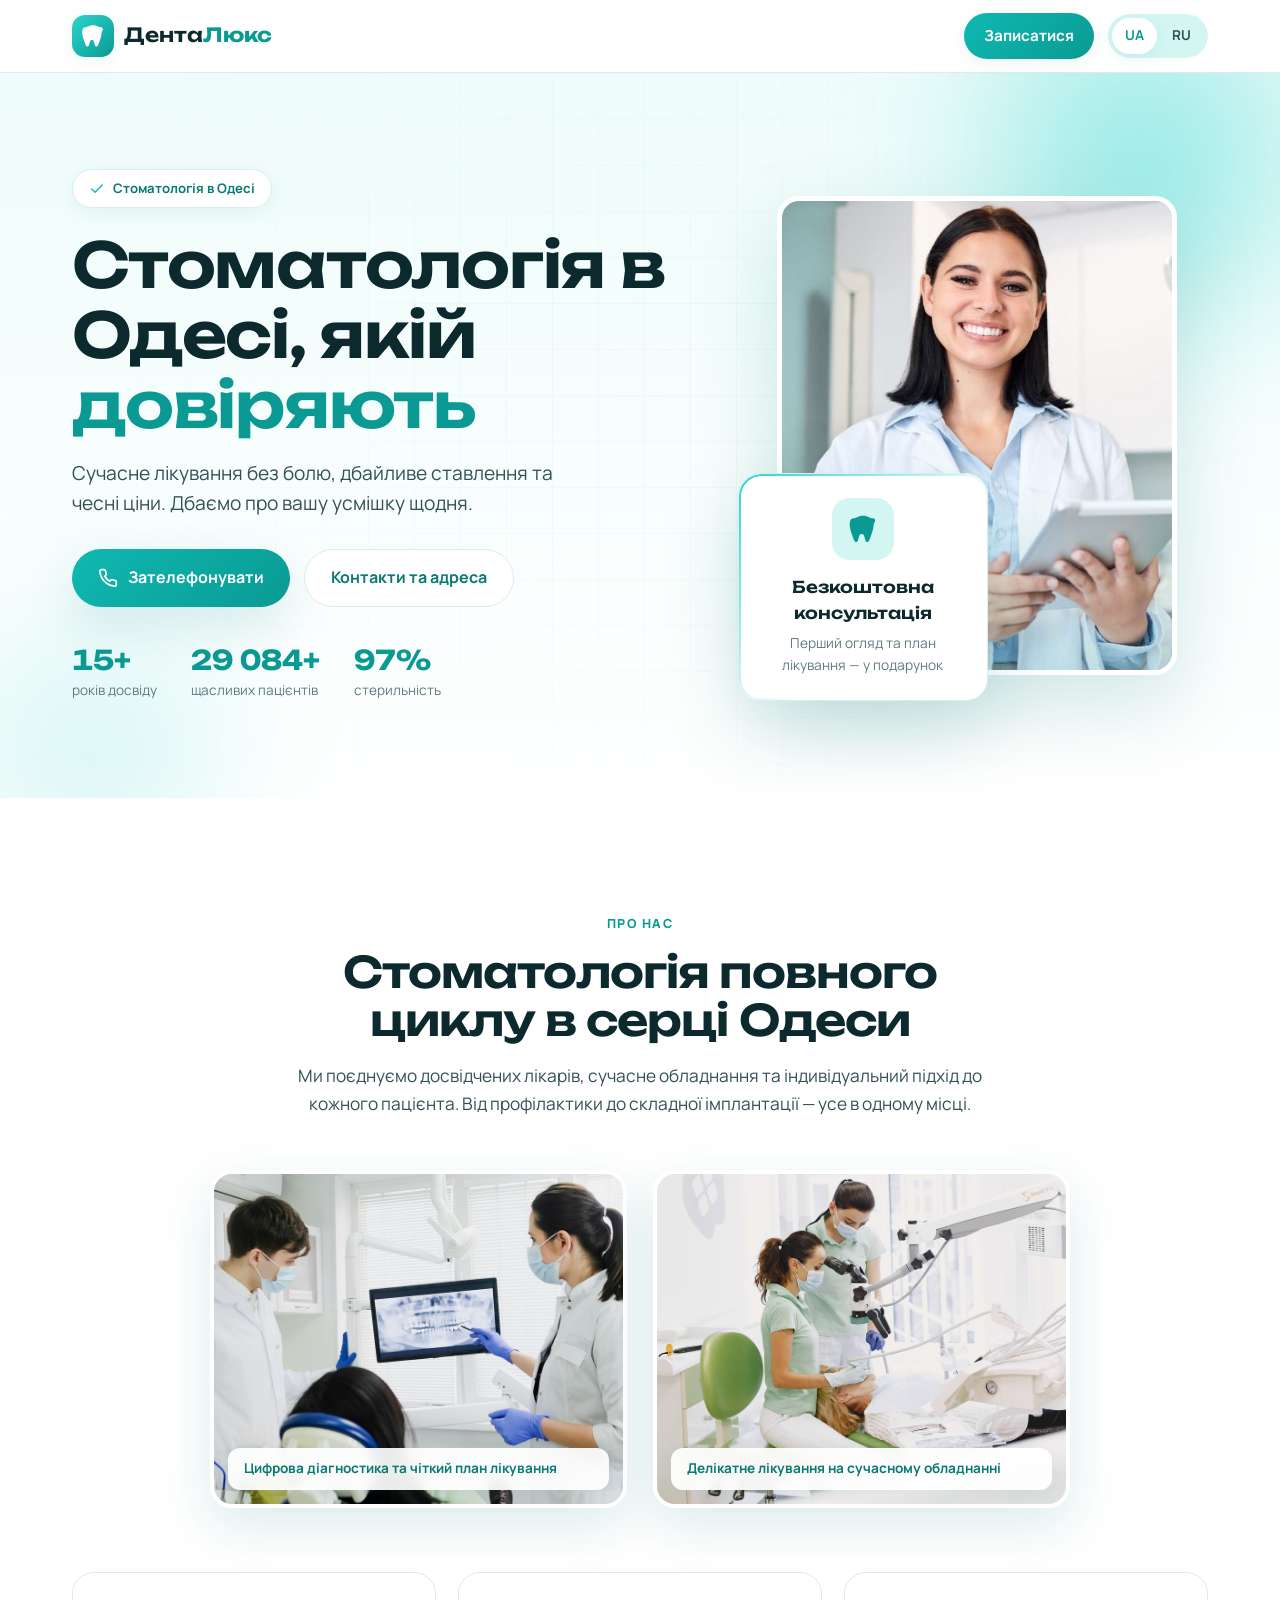
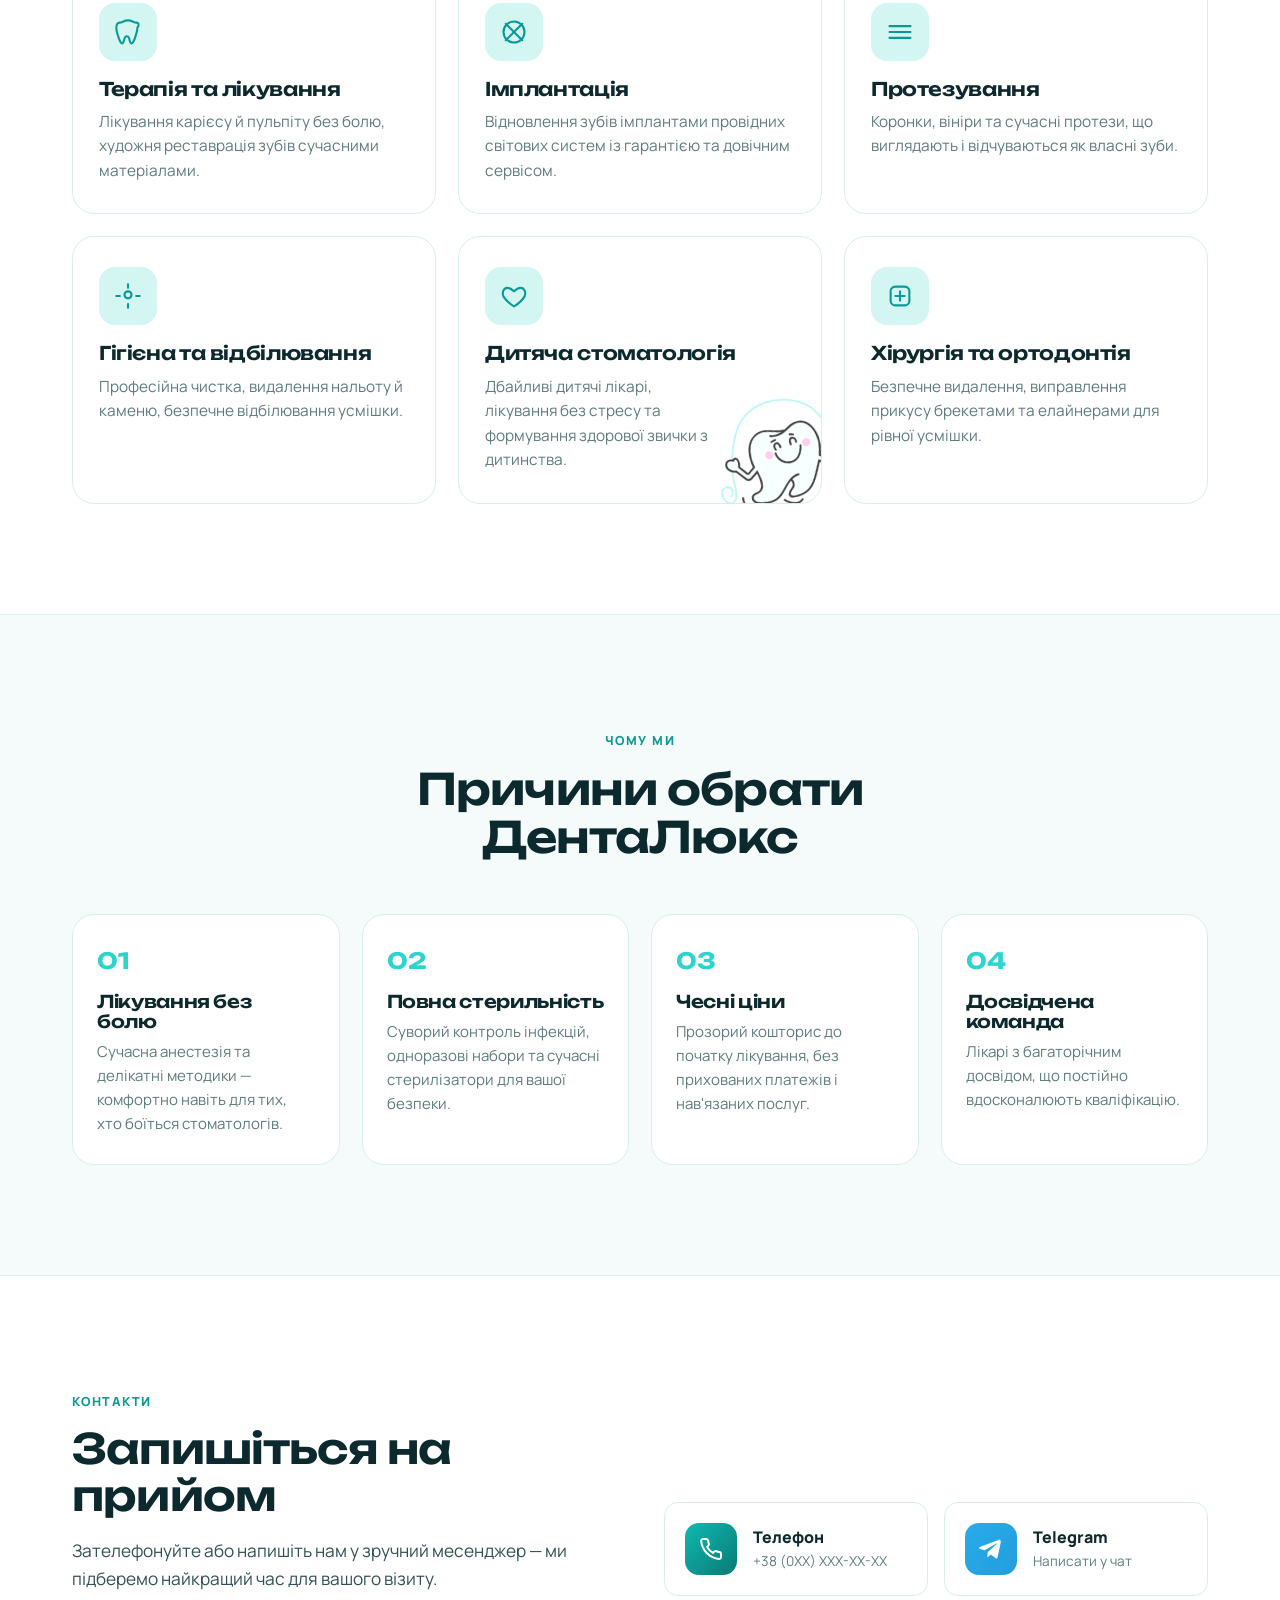
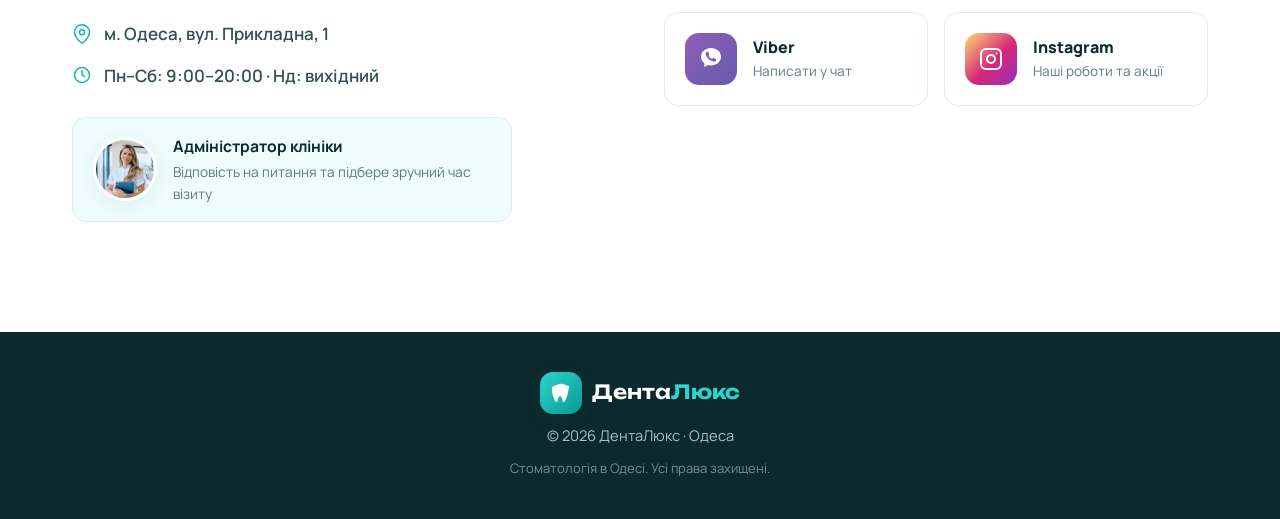
==== index.html @ 969fa3d3 "Add motion layer: hero entrance, stat counters, hover micro-interactions Animations are kept calm an" ====
<!DOCTYPE html>
<html lang="uk">
<head>
  <meta charset="UTF-8" />
  <meta name="viewport" content="width=device-width, initial-scale=1.0" />

  <!-- ===== SEO ===== -->
  <title>Стоматологія в Одесі — ДентаЛюкс | Імплантація, гігієна</title>
  <meta name="description" content="Стоматологія в Одесі: лікування без болю, імплантація, протезування, дитяча стоматологія. Безкоштовна консультація. Телефонуйте: +38 (0XX) XXX-XX-XX" />
  <meta name="keywords" content="стоматологія Одеса, стоматолог Одеса, імплантація зубів Одеса, лікування зубів Одеса, протезування Одеса, дитяча стоматологія Одеса" />
  <meta name="robots" content="index, follow" />
  <meta name="author" content="ДентаЛюкс" />
  <meta name="theme-color" content="#0fb9b1" />

  <!-- ===== Canonical & hreflang (демо-домен GitHub Pages; замініть на свій при переїзді на бойовий хостинг) ===== -->
  <link rel="canonical" href="https://yanisdigital.github.io/case-stomatology-Odesa/" />
  <link rel="alternate" hreflang="uk" href="https://yanisdigital.github.io/case-stomatology-Odesa/" />
  <link rel="alternate" hreflang="ru" href="https://yanisdigital.github.io/case-stomatology-Odesa/ru/" />
  <link rel="alternate" hreflang="x-default" href="https://yanisdigital.github.io/case-stomatology-Odesa/" />

  <!-- ===== Open Graph (Telegram / Viber / Facebook) ===== -->
  <meta property="og:type" content="website" />
  <meta property="og:site_name" content="ДентаЛюкс" />
  <meta property="og:title" content="Стоматологія в Одесі — ДентаЛюкс" />
  <meta property="og:description" content="Лікування без болю, імплантація, протезування, дитяча стоматологія. Безкоштовна консультація." />
  <meta property="og:url" content="https://yanisdigital.github.io/case-stomatology-Odesa/" />
  <meta property="og:image" content="https://yanisdigital.github.io/case-stomatology-Odesa/assets/img/og-image.png" />
  <meta property="og:image:width" content="1200" />
  <meta property="og:image:height" content="630" />
  <meta property="og:locale" content="uk_UA" />
  <meta property="og:locale:alternate" content="ru_RU" />

  <!-- ===== Twitter ===== -->
  <meta name="twitter:card" content="summary_large_image" />
  <meta name="twitter:title" content="Стоматологія в Одесі — ДентаЛюкс" />
  <meta name="twitter:description" content="Лікування без болю, імплантація, протезування, дитяча стоматологія. Безкоштовна консультація." />
  <meta name="twitter:image" content="https://yanisdigital.github.io/case-stomatology-Odesa/assets/img/og-image.png" />

  <!-- ===== Favicons ===== -->
  <link rel="icon" href="favicon.ico" sizes="any" />
  <link rel="icon" type="image/svg+xml" href="assets/img/favicon.svg" />
  <link rel="apple-touch-icon" href="assets/img/favicon.svg" />

  <!-- ===== Fonts ===== -->
  <link rel="preconnect" href="https://fonts.googleapis.com" />
  <link rel="preconnect" href="https://fonts.gstatic.com" crossorigin />
  <link href="https://fonts.googleapis.com/css2?family=Manrope:wght@400;500;600;700;800&family=Unbounded:wght@500;600;700&display=swap" rel="stylesheet" />

  <!-- ===== Styles ===== -->
  <!-- ?v= — версія для скидання кешу браузера після оновлень -->
  <link rel="stylesheet" href="assets/css/style.css?v=4" />

  <!-- ===== Structured data: LocalBusiness ===== -->
  <script type="application/ld+json">
  {
    "@context": "https://schema.org",
    "@type": "Dentist",
    "name": "ДентаЛюкс",
    "image": "https://yanisdigital.github.io/case-stomatology-Odesa/assets/img/og-image.png",
    "url": "https://yanisdigital.github.io/case-stomatology-Odesa/",
    "telephone": "+380000000000",
    "priceRange": "$$",
    "address": {
      "@type": "PostalAddress",
      "streetAddress": "вул. Прикладна, 1",
      "addressLocality": "Одеса",
      "addressRegion": "Одеська область",
      "postalCode": "65000",
      "addressCountry": "UA"
    },
    "openingHoursSpecification": [{
      "@type": "OpeningHoursSpecification",
      "dayOfWeek": ["Monday","Tuesday","Wednesday","Thursday","Friday","Saturday"],
      "opens": "09:00",
      "closes": "20:00"
    }]
  }
  </script>
</head>

<body>
  <!-- ================= HEADER ================= -->
  <header class="site-header" id="top">
    <div class="container header__inner">
      <a class="logo" href="#top" aria-label="ДентаЛюкс">
        <span class="logo__mark" aria-hidden="true">
          <svg viewBox="0 0 24 24" width="26" height="26" fill="currentColor">
            <path d="M12 2C8.5 2 7 4 4.8 4 3 4 2 5.6 2 8.4c0 3.2 1.2 6.4 2.3 9.4.7 1.9 1.3 4 2.6 4 1.5 0 1.5-3 2.4-5 .3-.7.8-1.1 1.7-1.1s1.4.4 1.7 1.1c.9 2 .9 5 2.4 5 1.3 0 1.9-2.1 2.6-4 1.1-3 2.3-6.2 2.3-9.4C22 5.6 21 4 19.2 4 17 4 15.5 2 12 2Z"/>
          </svg>
        </span>
        <span class="logo__text">Дента<strong>Люкс</strong></span>
      </a>

      <div class="header__right">
        <a class="header__cta" data-tel-link href="tel:+380000000000">Записатися</a>
        <div class="lang-switch" role="group" aria-label="Перемикач мови">
          <a href="./" class="lang-btn is-active" aria-current="page">UA</a>
          <a href="ru/" class="lang-btn">RU</a>
        </div>
      </div>
    </div>
  </header>

  <main>
    <!-- ================= HERO ================= -->
    <section class="hero">
      <div class="hero__bg" aria-hidden="true">
        <span class="blob blob--1"></span>
        <span class="blob blob--2"></span>
        <span class="grid-overlay"></span>
      </div>

      <div class="container hero__inner">
        <div class="hero__content">
          <span class="badge">
            <svg viewBox="0 0 24 24" width="16" height="16" fill="none" stroke="currentColor" stroke-width="2" stroke-linecap="round" stroke-linejoin="round"><path d="M20 6 9 17l-5-5"/></svg>
            <span>Стоматологія в Одесі</span>
          </span>

          <h1 class="hero__title">Стоматологія в Одесі, якій <span class="accent">довіряють</span></h1>
          <p class="hero__slogan">Сучасне лікування без болю, дбайливе ставлення та чесні ціни. Дбаємо про вашу усмішку щодня.</p>

          <div class="hero__actions">
            <a class="btn btn--primary" data-tel-link href="tel:+380000000000">
              <svg viewBox="0 0 24 24" width="20" height="20" fill="none" stroke="currentColor" stroke-width="2" stroke-linecap="round" stroke-linejoin="round"><path d="M22 16.92v3a2 2 0 0 1-2.18 2 19.79 19.79 0 0 1-8.63-3.07 19.5 19.5 0 0 1-6-6 19.79 19.79 0 0 1-3.07-8.67A2 2 0 0 1 4.11 2h3a2 2 0 0 1 2 1.72c.13.96.36 1.9.7 2.81a2 2 0 0 1-.45 2.11L8.09 9.91a16 16 0 0 0 6 6l1.27-1.27a2 2 0 0 1 2.11-.45c.9.34 1.85.57 2.81.7A2 2 0 0 1 22 16.92Z"/></svg>
              <span>Зателефонувати</span>
            </a>
            <a class="btn btn--ghost" href="#contacts">Контакти та адреса</a>
          </div>

          <ul class="hero__stats">
            <li><strong data-count="15" data-suffix="+">15+</strong><span>років досвіду</span></li>
            <li><strong data-count="30000" data-suffix="+">30 000+</strong><span>щасливих пацієнтів</span></li>
            <li><strong data-count="100" data-suffix="%">100%</strong><span>стерильність</span></li>
          </ul>
        </div>

        <div class="hero__visual">
          <div class="hero__photo">
            <img src="assets/img/doctor-1.jpg" width="568" height="683"
                 alt="Лікар-стоматолог клініки ДентаЛюкс"
                 fetchpriority="high" />
          </div>
          <div class="hero__card">
            <span class="hero__card-icon">
              <svg viewBox="0 0 24 24" width="40" height="40" fill="currentColor"><path d="M12 2C8.5 2 7 4 4.8 4 3 4 2 5.6 2 8.4c0 3.2 1.2 6.4 2.3 9.4.7 1.9 1.3 4 2.6 4 1.5 0 1.5-3 2.4-5 .3-.7.8-1.1 1.7-1.1s1.4.4 1.7 1.1c.9 2 .9 5 2.4 5 1.3 0 1.9-2.1 2.6-4 1.1-3 2.3-6.2 2.3-9.4C22 5.6 21 4 19.2 4 17 4 15.5 2 12 2Z"/></svg>
            </span>
            <p class="hero__card-title">Безкоштовна консультація</p>
            <p class="hero__card-sub">Перший огляд та план лікування — у подарунок</p>
          </div>
        </div>
      </div>
    </section>

    <!-- ================= ABOUT / SERVICES ================= -->
    <section class="section" id="about">
      <div class="container">
        <div class="section__head">
          <span class="eyebrow">Про нас</span>
          <h2 class="section__title">Стоматологія повного циклу в серці Одеси</h2>
          <p class="section__lead">Ми поєднуємо досвідчених лікарів, сучасне обладнання та індивідуальний підхід до кожного пацієнта. Від профілактики до складної імплантації — усе в одному місці.</p>
        </div>

        <div class="about-media">
          <figure class="about-media__item">
            <img src="assets/img/clinic-xray.jpg" width="900" height="1350" loading="lazy"
                 alt="Лікарі ДентаЛюкс аналізують рентгенівський знімок" />
            <figcaption>Цифрова діагностика та чіткий план лікування</figcaption>
          </figure>
          <figure class="about-media__item">
            <img src="assets/img/clinic-care.jpg?v=2" width="900" height="809" loading="lazy"
                 alt="Делікатне лікування зубів у клініці ДентаЛюкс" />
            <figcaption>Делікатне лікування на сучасному обладнанні</figcaption>
          </figure>
        </div>

        <div class="services">
          <article class="service-card">
            <span class="service-card__icon">
              <svg viewBox="0 0 24 24" width="28" height="28" fill="none" stroke="currentColor" stroke-width="1.8" stroke-linecap="round" stroke-linejoin="round"><path d="M12 2C8.5 2 7 4 4.8 4 3 4 2 5.6 2 8.4c0 3.2 1.2 6.4 2.3 9.4.7 1.9 1.3 4 2.6 4 1.5 0 1.5-3 2.4-5 .3-.7.8-1.1 1.7-1.1s1.4.4 1.7 1.1c.9 2 .9 5 2.4 5 1.3 0 1.9-2.1 2.6-4 1.1-3 2.3-6.2 2.3-9.4C22 5.6 21 4 19.2 4 17 4 15.5 2 12 2Z"/></svg>
            </span>
            <h3>Терапія та лікування</h3>
            <p>Лікування карієсу й пульпіту без болю, художня реставрація зубів сучасними матеріалами.</p>
          </article>

          <article class="service-card">
            <span class="service-card__icon">
              <svg viewBox="0 0 24 24" width="28" height="28" fill="none" stroke="currentColor" stroke-width="1.8" stroke-linecap="round" stroke-linejoin="round"><path d="M12 2v20M2 12h20" transform="rotate(45 12 12)"/><circle cx="12" cy="12" r="9"/></svg>
            </span>
            <h3>Імплантація</h3>
            <p>Відновлення зубів імплантами провідних світових систем із гарантією та довічним сервісом.</p>
          </article>

          <article class="service-card">
            <span class="service-card__icon">
              <svg viewBox="0 0 24 24" width="28" height="28" fill="none" stroke="currentColor" stroke-width="1.8" stroke-linecap="round" stroke-linejoin="round"><path d="M3 7h18M3 12h18M3 17h18"/></svg>
            </span>
            <h3>Протезування</h3>
            <p>Коронки, вініри та сучасні протези, що виглядають і відчуваються як власні зуби.</p>
          </article>

          <article class="service-card">
            <span class="service-card__icon">
              <svg viewBox="0 0 24 24" width="28" height="28" fill="none" stroke="currentColor" stroke-width="1.8" stroke-linecap="round" stroke-linejoin="round"><path d="M9 11a3 3 0 1 0 6 0 3 3 0 0 0-6 0Z"/><path d="M12 2v3M12 19v3M2 12h3M19 12h3"/></svg>
            </span>
            <h3>Гігієна та відбілювання</h3>
            <p>Професійна чистка, видалення нальоту й каменю, безпечне відбілювання усмішки.</p>
          </article>

          <article class="service-card service-card--kids">
            <span class="service-card__icon">
              <svg viewBox="0 0 24 24" width="28" height="28" fill="none" stroke="currentColor" stroke-width="1.8" stroke-linecap="round" stroke-linejoin="round"><path d="M12 21s-6.5-4.35-9-8.5C1.5 9 3 5 6.5 5 9 5 12 8 12 8s3-3 5.5-3C21 5 22.5 9 21 12.5 18.5 16.65 12 21 12 21Z"/></svg>
            </span>
            <h3>Дитяча стоматологія</h3>
            <p>Дбайливі дитячі лікарі, лікування без стресу та формування здорової звички з дитинства.</p>
            <img class="service-card__art" src="assets/img/tooth-rope.png" width="640" height="612"
                 loading="lazy" alt="" aria-hidden="true" />
          </article>

          <article class="service-card">
            <span class="service-card__icon">
              <svg viewBox="0 0 24 24" width="28" height="28" fill="none" stroke="currentColor" stroke-width="1.8" stroke-linecap="round" stroke-linejoin="round"><rect x="4" y="4" width="16" height="16" rx="4"/><path d="M8 12h8M12 8v8"/></svg>
            </span>
            <h3>Хірургія та ортодонтія</h3>
            <p>Безпечне видалення, виправлення прикусу брекетами та елайнерами для рівної усмішки.</p>
          </article>
        </div>
      </div>
    </section>

    <!-- ================= WHY US ================= -->
    <section class="section section--alt" id="why">
      <div class="container">
        <div class="section__head">
          <span class="eyebrow">Чому ми</span>
          <h2 class="section__title">Причини обрати ДентаЛюкс</h2>
        </div>
        <div class="features">
          <div class="feature">
            <span class="feature__num">01</span>
            <h3>Лікування без болю</h3>
            <p>Сучасна анестезія та делікатні методики — комфортно навіть для тих, хто боїться стоматологів.</p>
          </div>
          <div class="feature">
            <span class="feature__num">02</span>
            <h3>Повна стерильність</h3>
            <p>Суворий контроль інфекцій, одноразові набори та сучасні стерилізатори для вашої безпеки.</p>
          </div>
          <div class="feature">
            <span class="feature__num">03</span>
            <h3>Чесні ціни</h3>
            <p>Прозорий кошторис до початку лікування, без прихованих платежів і нав'язаних послуг.</p>
          </div>
          <div class="feature">
            <span class="feature__num">04</span>
            <h3>Досвідчена команда</h3>
            <p>Лікарі з багаторічним досвідом, що постійно вдосконалюють кваліфікацію.</p>
          </div>
        </div>
      </div>
    </section>

    <!-- ================= CONTACTS ================= -->
    <section class="section" id="contacts">
      <div class="container">
        <div class="contacts">
          <div class="contacts__info">
            <span class="eyebrow">Контакти</span>
            <h2 class="section__title">Запишіться на прийом</h2>
            <p class="section__lead">Зателефонуйте або напишіть нам у зручний месенджер — ми підберемо найкращий час для вашого візиту.</p>

            <ul class="contacts__meta">
              <li>
                <svg viewBox="0 0 24 24" width="20" height="20" fill="none" stroke="currentColor" stroke-width="1.8" stroke-linecap="round" stroke-linejoin="round"><path d="M21 10c0 7-9 13-9 13s-9-6-9-13a9 9 0 0 1 18 0Z"/><circle cx="12" cy="10" r="3"/></svg>
                <span>м. Одеса, вул. Прикладна, 1</span>
              </li>
              <li>
                <svg viewBox="0 0 24 24" width="20" height="20" fill="none" stroke="currentColor" stroke-width="1.8" stroke-linecap="round" stroke-linejoin="round"><circle cx="12" cy="12" r="9"/><path d="M12 7v5l3 2"/></svg>
                <span>Пн–Сб: 9:00–20:00 · Нд: вихідний</span>
              </li>
            </ul>

            <div class="contacts__person">
              <img src="assets/img/doctor-2.jpg" width="515" height="575" loading="lazy"
                   alt="Адміністратор клініки ДентаЛюкс" />
              <div class="contacts__person-text">
                <strong>Адміністратор клініки</strong>
                <span>Відповість на питання та підбере зручний час візиту</span>
              </div>
            </div>
          </div>

          <div class="contacts__channels">
            <!-- Телефон -->
            <a class="channel channel--phone" data-tel-link href="tel:+380000000000">
              <span class="channel__icon">
                <svg viewBox="0 0 24 24" width="24" height="24" fill="none" stroke="currentColor" stroke-width="2" stroke-linecap="round" stroke-linejoin="round"><path d="M22 16.92v3a2 2 0 0 1-2.18 2 19.79 19.79 0 0 1-8.63-3.07 19.5 19.5 0 0 1-6-6 19.79 19.79 0 0 1-3.07-8.67A2 2 0 0 1 4.11 2h3a2 2 0 0 1 2 1.72c.13.96.36 1.9.7 2.81a2 2 0 0 1-.45 2.11L8.09 9.91a16 16 0 0 0 6 6l1.27-1.27a2 2 0 0 1 2.11-.45c.9.34 1.85.57 2.81.7A2 2 0 0 1 22 16.92Z"/></svg>
              </span>
              <span class="channel__body">
                <span class="channel__label">Телефон</span>
                <span class="channel__value">+38 (0XX) XXX-XX-XX</span>
              </span>
            </a>

            <!-- Telegram -->
            <a class="channel channel--tg" href="https://t.me/yourchannel" target="_blank" rel="noopener">
              <span class="channel__icon">
                <svg viewBox="0 0 24 24" width="24" height="24" fill="currentColor"><path d="M21.94 4.6 18.6 20.3c-.25 1.1-.9 1.37-1.83.85l-5.05-3.72-2.44 2.35c-.27.27-.5.5-1 .5l.36-5.1 9.3-8.4c.4-.36-.09-.56-.62-.2L5.55 13.2.6 11.65c-1.08-.34-1.1-1.08.22-1.6l19.2-7.4c.9-.33 1.68.2 1.42 1.95Z"/></svg>
              </span>
              <span class="channel__body">
                <span class="channel__label">Telegram</span>
                <span class="channel__value">Написати у чат</span>
              </span>
            </a>

            <!-- Viber -->
            <a class="channel channel--viber" href="viber://chat?number=%2B380000000000" target="_blank" rel="noopener">
              <span class="channel__icon">
                <svg viewBox="0 0 24 24" width="24" height="24" fill="currentColor"><path d="M12 1C6.5 1 2 4.9 2 9.7c0 2.6 1.3 4.9 3.4 6.5v3.9l3.5-2c1 .2 2 .3 3.1.3 5.5 0 10-3.9 10-8.7S17.5 1 12 1Zm5.5 12.2c-.2.6-1.2 1.2-1.8 1.3-.5.1-1 .2-3.3-.7-2.8-1.1-4.5-3.9-4.7-4.1-.1-.2-1-1.4-1-2.6s.6-1.8.9-2c.2-.3.5-.3.7-.3h.5c.2 0 .4 0 .6.5l.8 2c.1.2.1.4 0 .6l-.4.5c-.1.2-.3.3-.1.6.1.3.7 1.1 1.4 1.7.9.8 1.6 1 1.9 1.2.2.1.4.1.5-.1l.6-.7c.2-.2.4-.2.6-.1l1.8.9c.3.1.4.2.5.3.1.3.1.6-.1 1Z"/></svg>
              </span>
              <span class="channel__body">
                <span class="channel__label">Viber</span>
                <span class="channel__value">Написати у чат</span>
              </span>
            </a>

            <!-- Instagram -->
            <a class="channel channel--ig" href="https://instagram.com/yourpage" target="_blank" rel="noopener">
              <span class="channel__icon">
                <svg viewBox="0 0 24 24" width="24" height="24" fill="none" stroke="currentColor" stroke-width="2" stroke-linecap="round" stroke-linejoin="round"><rect x="2" y="2" width="20" height="20" rx="5"/><circle cx="12" cy="12" r="4"/><circle cx="17.5" cy="6.5" r="1" fill="currentColor" stroke="none"/></svg>
              </span>
              <span class="channel__body">
                <span class="channel__label">Instagram</span>
                <span class="channel__value">Наші роботи та акції</span>
              </span>
            </a>
          </div>
        </div>
      </div>
    </section>
  </main>

  <!-- ================= FOOTER ================= -->
  <footer class="site-footer">
    <div class="container footer__inner">
      <a class="logo logo--footer" href="#top">
        <span class="logo__mark" aria-hidden="true">
          <svg viewBox="0 0 24 24" width="22" height="22" fill="currentColor"><path d="M12 2C8.5 2 7 4 4.8 4 3 4 2 5.6 2 8.4c0 3.2 1.2 6.4 2.3 9.4.7 1.9 1.3 4 2.6 4 1.5 0 1.5-3 2.4-5 .3-.7.8-1.1 1.7-1.1s1.4.4 1.7 1.1c.9 2 .9 5 2.4 5 1.3 0 1.9-2.1 2.6-4 1.1-3 2.3-6.2 2.3-9.4C22 5.6 21 4 19.2 4 17 4 15.5 2 12 2Z"/></svg>
        </span>
        <span class="logo__text">Дента<strong>Люкс</strong></span>
      </a>
      <p class="footer__copy">© <span id="year">2026</span> ДентаЛюкс · <span>Одеса</span></p>
      <p class="footer__note">Стоматологія в Одесі. Усі права захищені.</p>
    </div>
  </footer>

  <script src="assets/js/main.js?v=4"></script>
</body>
</html>
---- assets/css/style.css ----
/* =========================================================
   ДентаЛюкс — стоматологія в Одесі
   Fresh mint / turquoise theme · clean medical
   ========================================================= */

:root {
  /* palette */
  --mint-50:  #eefcfb;
  --mint-100: #d3f6f3;
  --mint-200: #a7ece8;
  --teal-400: #2bd4cc;
  --teal-500: #0fb9b1;
  --teal-600: #0a9a93;
  --teal-700: #0a7a75;
  --ink:      #0c2a2e;
  --ink-soft: #335055;
  --muted:    #5f7b7e;
  --line:     #d9eeeb;
  --white:    #ffffff;
  --cream:    #f5fbfa;

  /* type */
  --font-display: "Unbounded", system-ui, sans-serif;
  --font-body: "Manrope", system-ui, -apple-system, sans-serif;

  /* layout */
  --container: 1180px;
  --radius: 22px;
  --radius-sm: 14px;
  --shadow-sm: 0 4px 18px rgba(10, 122, 117, .08);
  --shadow-md: 0 18px 50px rgba(10, 122, 117, .14);
  --shadow-lg: 0 30px 80px rgba(10, 122, 117, .18);
  --ring: 0 0 0 4px rgba(43, 212, 204, .25);

  /* motion — спокійні криві без пружності (медична тематика) */
  --ease-out: cubic-bezier(.22, .8, .32, 1);
  --ease-soft: cubic-bezier(.4, 0, .2, 1);
  --ease-pop: cubic-bezier(.34, 1.24, .64, 1);
}

/* ---------- reset ---------- */
*, *::before, *::after { box-sizing: border-box; }
* { margin: 0; }
html { scroll-behavior: smooth; -webkit-text-size-adjust: 100%; }
body {
  font-family: var(--font-body);
  color: var(--ink);
  background: var(--white);
  line-height: 1.6;
  font-size: 17px;
  -webkit-font-smoothing: antialiased;
  text-rendering: optimizeLegibility;
  overflow-x: hidden;
}
img, svg { display: block; max-width: 100%; }
a { color: inherit; text-decoration: none; }
ul { list-style: none; padding: 0; }
h1, h2, h3 { font-family: var(--font-display); font-weight: 600; line-height: 1.12; letter-spacing: -.02em; }

.container { width: 100%; max-width: var(--container); margin-inline: auto; padding-inline: 22px; }

/* ---------- header ---------- */
.site-header {
  position: sticky; top: 0; z-index: 50;
  background: rgba(255, 255, 255, .82);
  backdrop-filter: saturate(180%) blur(14px);
  border-bottom: 1px solid var(--line);
  transition: background-color .35s var(--ease-soft), box-shadow .35s var(--ease-soft);
}
.header__inner { display: flex; align-items: center; justify-content: space-between; height: 72px; gap: 16px; }

.logo { display: inline-flex; align-items: center; gap: 10px; font-family: var(--font-display); font-weight: 600; font-size: 1.22rem; color: var(--ink); }
.logo__mark {
  display: grid; place-items: center; width: 42px; height: 42px; border-radius: 13px;
  color: #fff; background: linear-gradient(135deg, var(--teal-400), var(--teal-600));
  box-shadow: var(--shadow-sm);
  transition: transform .4s var(--ease-pop), box-shadow .3s var(--ease-soft);
}
.logo:hover .logo__mark { transform: rotate(-8deg) scale(1.06); box-shadow: var(--shadow-md); }
.logo__text strong { color: var(--teal-600); font-weight: 700; }

.header__right { display: flex; align-items: center; gap: 14px; }
.header__cta {
  display: inline-flex; align-items: center; padding: 11px 20px; border-radius: 100px;
  font-weight: 700; font-size: .95rem; color: #fff;
  background: linear-gradient(135deg, var(--teal-500), var(--teal-600));
  box-shadow: var(--shadow-sm); transition: transform .2s ease, box-shadow .2s ease;
}
.header__cta:hover { transform: translateY(-2px); box-shadow: var(--shadow-md); }

.lang-switch { display: inline-flex; background: var(--mint-100); border-radius: 100px; padding: 4px; gap: 2px; }
.lang-btn {
  border: 0; cursor: pointer; font-family: var(--font-body); font-weight: 700; font-size: .85rem;
  padding: 7px 13px; border-radius: 100px; color: var(--ink-soft); background: transparent; transition: all .2s ease;
}
.lang-btn:hover { color: var(--teal-700); }
.lang-btn.is-active { background: #fff; color: var(--teal-600); box-shadow: var(--shadow-sm); }

/* ---------- hero ---------- */
.hero { position: relative; overflow: hidden; background: linear-gradient(180deg, var(--mint-50), var(--white)); }
.hero__bg { position: absolute; inset: 0; pointer-events: none; }
.blob { position: absolute; border-radius: 50%; filter: blur(60px); opacity: .55; }
.blob--1 { width: 460px; height: 460px; top: -140px; right: -90px; background: radial-gradient(circle, var(--teal-400), transparent 70%); }
.blob--2 { width: 380px; height: 380px; bottom: -150px; left: -100px; background: radial-gradient(circle, var(--mint-200), transparent 70%); }
.grid-overlay {
  position: absolute; inset: 0;
  background-image: linear-gradient(var(--line) 1px, transparent 1px), linear-gradient(90deg, var(--line) 1px, transparent 1px);
  background-size: 46px 46px; opacity: .35;
  mask-image: radial-gradient(circle at 50% 40%, #000 0%, transparent 72%);
  -webkit-mask-image: radial-gradient(circle at 50% 40%, #000 0%, transparent 72%);
}

.hero__inner {
  position: relative; display: grid; grid-template-columns: 1.15fr .85fr; gap: 48px; align-items: center;
  padding-block: clamp(48px, 8vw, 96px);
}
.hero__content { max-width: 620px; }

.badge {
  display: inline-flex; align-items: center; gap: 8px; padding: 8px 16px; border-radius: 100px;
  background: #fff; border: 1px solid var(--line); color: var(--teal-700);
  font-weight: 700; font-size: .82rem; box-shadow: var(--shadow-sm); margin-bottom: 22px;
}
.badge svg { color: var(--teal-500); }

.hero__title { font-size: clamp(2.3rem, 5.2vw, 3.9rem); margin-bottom: 18px; }
.hero__title .accent { color: var(--teal-600); }
.hero__slogan { font-size: clamp(1.02rem, 2vw, 1.2rem); color: var(--ink-soft); max-width: 520px; margin-bottom: 30px; }

.hero__actions { display: flex; flex-wrap: wrap; gap: 14px; margin-bottom: 40px; }
.btn {
  position: relative; overflow: hidden; isolation: isolate;
  display: inline-flex; align-items: center; gap: 10px; padding: 15px 26px; border-radius: 100px;
  font-weight: 700; font-size: 1rem; cursor: pointer;
  transition: transform .25s var(--ease-out), box-shadow .25s var(--ease-out), background .2s ease, border-color .25s ease;
}
.btn--primary { color: #fff; background: linear-gradient(135deg, var(--teal-500), var(--teal-600)); box-shadow: var(--shadow-md); }
.btn--primary:hover { transform: translateY(-3px); box-shadow: var(--shadow-lg); }
/* світловий відблиск пробігає по кнопці при наведенні;
   z-index: -1 малює його над фоном, але під текстом */
.btn--primary::after {
  content: ""; position: absolute; inset: 0; z-index: -1;
  background: linear-gradient(115deg, transparent 35%, rgba(255, 255, 255, .42) 50%, transparent 65%);
  transform: translateX(-120%); transition: transform .85s var(--ease-out);
}
.btn--primary:hover::after { transform: translateX(120%); }
/* іконка телефону легко «дзвонить» при наведенні */
.btn--primary:hover svg { animation: ring .6s var(--ease-soft); }
.btn--ghost { color: var(--teal-700); background: #fff; border: 1.5px solid var(--line); }
.btn--ghost:hover { border-color: var(--teal-400); transform: translateY(-3px); }

.hero__stats { display: flex; gap: 34px; flex-wrap: wrap; }
.hero__stats li { display: flex; flex-direction: column; }
.hero__stats strong {
  font-family: var(--font-display); font-size: 1.7rem; color: var(--teal-600); line-height: 1;
  font-variant-numeric: tabular-nums; /* цифри однакової ширини — лічильник не «тремтить» */
}
.hero__stats span { font-size: .85rem; color: var(--muted); margin-top: 6px; }

/* hero visual: doctor photo + floating card */
.hero__visual { position: relative; display: flex; justify-content: center; }
.hero__photo {
  position: relative; max-width: 400px; border-radius: var(--radius); overflow: hidden;
  border: 5px solid #fff; box-shadow: var(--shadow-lg);
}
.hero__photo::after {
  content: ""; position: absolute; inset: 0;
  background: linear-gradient(180deg, transparent 60%, rgba(10, 122, 117, .18));
}
.hero__photo img { width: 100%; height: auto; }
.hero__card {
  position: absolute; left: -8px; bottom: -26px; width: 250px; background: #fff; border-radius: var(--radius);
  padding: 24px 22px; text-align: center; box-shadow: var(--shadow-lg); border: 1px solid var(--line);
  animation: float 5s ease-in-out infinite;
}
.hero__card::before {
  content: ""; position: absolute; inset: 0; border-radius: var(--radius); padding: 1.5px;
  background: linear-gradient(135deg, var(--teal-400), transparent 60%);
  -webkit-mask: linear-gradient(#000 0 0) content-box, linear-gradient(#000 0 0);
  -webkit-mask-composite: xor; mask-composite: exclude; pointer-events: none;
}
.hero__card-icon { display: grid; place-items: center; width: 62px; height: 62px; margin: 0 auto 14px; border-radius: 18px; color: var(--teal-600); background: var(--mint-100); }
.hero__card-icon svg { width: 32px; height: 32px; }
.hero__card-title { font-family: var(--font-display); font-weight: 600; font-size: 1.02rem; margin-bottom: 6px; }
.hero__card-sub { font-size: .86rem; color: var(--muted); }
@keyframes float { 0%,100% { transform: translateY(0); } 50% { transform: translateY(-12px); } }

/* ---------- sections ---------- */
.section { padding-block: clamp(56px, 9vw, 110px); }
.section--alt { background: var(--cream); border-block: 1px solid var(--line); }
.section__head { max-width: 720px; margin: 0 auto 52px; text-align: center; }
.eyebrow {
  display: inline-block; font-weight: 800; font-size: .78rem; letter-spacing: .12em; text-transform: uppercase;
  color: var(--teal-600); margin-bottom: 14px;
}
.section__title { font-size: clamp(1.8rem, 4vw, 2.7rem); }
.section__lead { margin-top: 18px; color: var(--ink-soft); font-size: 1.08rem; }

/* about media gallery */
.about-media {
  display: grid; grid-template-columns: 1fr 1fr; gap: 26px;
  max-width: 860px; margin: 0 auto 64px;
}
.about-media__item {
  position: relative; border-radius: var(--radius); overflow: hidden;
  box-shadow: var(--shadow-md); border: 4px solid #fff;
}
.about-media__item img {
  width: 100%; height: 330px; object-fit: cover; display: block;
  transition: transform .7s var(--ease-out);
}
.about-media__item:hover img { transform: scale(1.07); }
.about-media__item figcaption {
  position: absolute; left: 14px; right: 14px; bottom: 14px;
  padding: 10px 16px; border-radius: 12px; font-weight: 700; font-size: .85rem;
  color: var(--teal-700); background: rgba(255, 255, 255, .92);
  backdrop-filter: blur(6px); box-shadow: var(--shadow-sm);
  transition: transform .45s var(--ease-out), box-shadow .45s var(--ease-out);
}
.about-media__item:hover figcaption { transform: translateY(-4px); box-shadow: var(--shadow-md); }

/* services grid */
.services { display: grid; grid-template-columns: repeat(3, 1fr); gap: 22px; }
.service-card {
  background: #fff; border: 1px solid var(--line); border-radius: var(--radius); padding: 30px 26px;
  transition: transform .25s ease, box-shadow .25s ease, border-color .25s ease;
}
.service-card:hover { transform: translateY(-6px); box-shadow: var(--shadow-md); border-color: var(--teal-200, var(--mint-200)); }
.service-card__icon {
  display: grid; place-items: center; width: 58px; height: 58px; border-radius: 16px;
  color: var(--teal-600); background: var(--mint-100); margin-bottom: 18px;
  transition: transform .45s var(--ease-pop), background-color .35s var(--ease-soft), color .35s var(--ease-soft);
}
.service-card:hover .service-card__icon {
  transform: translateY(-4px) rotate(-7deg);
  background: linear-gradient(135deg, var(--teal-400), var(--teal-600)); color: #fff;
}
.service-card h3 { font-size: 1.18rem; margin-bottom: 10px; }
.service-card p { color: var(--muted); font-size: .96rem; }

/* kids card with mascot art */
.service-card--kids { position: relative; overflow: hidden; }
.service-card--kids p { position: relative; max-width: 75%; }
.service-card__art {
  position: absolute; right: -26px; bottom: -20px; width: 130px; height: auto;
  transform: rotate(-8deg); opacity: .9; pointer-events: none;
  transition: transform .3s ease;
}
.service-card--kids:hover .service-card__art { transform: rotate(0deg) scale(1.06); }

/* features */
.features { display: grid; grid-template-columns: repeat(4, 1fr); gap: 22px; }
.feature {
  background: #fff; border: 1px solid var(--line); border-radius: var(--radius); padding: 28px 24px;
  transition: transform .3s var(--ease-out), box-shadow .3s var(--ease-out), border-color .3s ease;
}
.feature:hover { transform: translateY(-5px); box-shadow: var(--shadow-md); border-color: var(--mint-200); }
.feature__num {
  display: inline-block; font-family: var(--font-display); font-weight: 700; font-size: 1.4rem; color: var(--teal-400);
  transition: transform .4s var(--ease-pop), color .3s ease;
}
.feature:hover .feature__num { transform: scale(1.18); color: var(--teal-500); }
.feature h3 { font-size: 1.1rem; margin: 14px 0 8px; }
.feature p { color: var(--muted); font-size: .94rem; }

/* ---------- contacts ---------- */
.contacts { display: grid; grid-template-columns: 1fr 1fr; gap: 48px; align-items: center; }
.contacts__info .section__title { font-size: clamp(1.8rem, 4vw, 2.6rem); }
.contacts__meta { margin-top: 28px; display: grid; gap: 14px; }
.contacts__meta li { display: flex; align-items: center; gap: 12px; color: var(--ink-soft); font-weight: 600; }
.contacts__meta svg { color: var(--teal-500); flex: none; }

/* contacts: administrator card */
.contacts__person {
  display: flex; align-items: center; gap: 16px; margin-top: 28px;
  padding: 16px 20px; border-radius: var(--radius-sm);
  background: var(--mint-50); border: 1px solid var(--line); max-width: 440px;
}
.contacts__person img {
  width: 64px; height: 64px; border-radius: 50%; object-fit: cover;
  border: 3px solid #fff; box-shadow: var(--shadow-sm); flex: none;
}
.contacts__person-text { display: flex; flex-direction: column; gap: 2px; }
.contacts__person-text strong { font-size: .98rem; }
.contacts__person-text span { font-size: .86rem; color: var(--muted); }

.contacts__channels { display: grid; grid-template-columns: 1fr 1fr; gap: 16px; }
.channel {
  display: flex; align-items: center; gap: 16px; padding: 20px; border-radius: var(--radius-sm);
  background: #fff; border: 1px solid var(--line); transition: transform .2s ease, box-shadow .2s ease, border-color .2s ease;
}
.channel:hover { transform: translateY(-4px); box-shadow: var(--shadow-md); }
.channel:focus-visible { outline: none; box-shadow: var(--ring); }
.channel__icon {
  display: grid; place-items: center; width: 52px; height: 52px; border-radius: 14px; color: #fff; flex: none;
  transition: transform .4s var(--ease-pop), box-shadow .3s var(--ease-soft);
}
.channel:hover .channel__icon { transform: scale(1.1) rotate(-6deg); box-shadow: var(--shadow-sm); }
.channel__body { display: flex; flex-direction: column; }
.channel__label { font-weight: 800; font-size: 1rem; }
.channel__value { font-size: .85rem; color: var(--muted); }

.channel--phone .channel__icon { background: linear-gradient(135deg, var(--teal-500), var(--teal-700)); }
.channel--tg .channel__icon { background: linear-gradient(135deg, #2aabee, #229ed9); }
.channel--viber .channel__icon { background: linear-gradient(135deg, #8f5db7, #665cac); }
.channel--ig .channel__icon { background: linear-gradient(135deg, #feda75, #d62976 55%, #962fbf); }
.channel--phone:hover { border-color: var(--teal-400); }
.channel--tg:hover { border-color: #229ed9; }
.channel--viber:hover { border-color: #7360f2; }
.channel--ig:hover { border-color: #d62976; }

/* ---------- footer ---------- */
.site-footer { background: var(--ink); color: #cfe6e4; padding-block: 40px; }
.footer__inner { display: flex; flex-direction: column; align-items: center; gap: 10px; text-align: center; }
.logo--footer { color: #fff; }
.logo--footer .logo__text strong { color: var(--teal-400); }
.footer__copy { font-size: .92rem; color: #9fc4c1; }
.footer__note { font-size: .82rem; color: #6f928f; }

/* =========================================================
   МОТОРИКА
   Анімуємо лише transform та opacity — їх обробляє композитор,
   тож макет не перераховується і немає ривків.
   ========================================================= */

/* --- поява блоків під час прокрутки (клас навішує main.js,
       він же задає каскадну затримку сусідам у сітці) --- */
.reveal { opacity: 0; transform: translateY(26px); transition: opacity .7s var(--ease-out), transform .7s var(--ease-out); }
.reveal.is-in { opacity: 1; transform: none; }

/* --- вхідна анімація першого екрана, каскадом --- */
@keyframes heroRise  { from { opacity: 0; transform: translateY(26px); }            to { opacity: 1; transform: none; } }
@keyframes heroSlide { from { opacity: 0; transform: translateX(34px) scale(.97); } to { opacity: 1; transform: none; } }

.hero__content > *              { animation: heroRise .85s var(--ease-out) backwards; }
.hero__content > .badge         { animation-delay: .10s; }
.hero__content > .hero__title   { animation-delay: .20s; }
.hero__content > .hero__slogan  { animation-delay: .30s; }
.hero__content > .hero__actions { animation-delay: .40s; }
.hero__content > .hero__stats   { animation-delay: .50s; }
.hero__photo { animation: heroSlide 1s var(--ease-out) .25s backwards; }
/* картка з'являється останньою, далі переходить у плавне ширяння */
.hero__card  { animation: heroRise .8s var(--ease-out) .75s backwards, float 5s ease-in-out 1.6s infinite; }

/* --- фонові плями повільно дрейфують --- */
@keyframes blobDriftA {
  0%, 100% { transform: translate3d(0, 0, 0) scale(1); }
  50%      { transform: translate3d(-38px, 34px, 0) scale(1.14); }
}
@keyframes blobDriftB {
  0%, 100% { transform: translate3d(0, 0, 0) scale(1); }
  50%      { transform: translate3d(42px, -28px, 0) scale(1.1); }
}
.blob--1 { animation: blobDriftA 22s ease-in-out infinite; will-change: transform; }
.blob--2 { animation: blobDriftB 18s ease-in-out infinite; will-change: transform; }

/* --- «дзвінок» іконки телефону --- */
@keyframes ring {
  0%, 100% { transform: rotate(0); }
  20%      { transform: rotate(-14deg); }
  40%      { transform: rotate(11deg); }
  60%      { transform: rotate(-7deg); }
  80%      { transform: rotate(4deg); }
}

/* --- шапка набуває тіні після прокрутки (клас від main.js) --- */
.site-header.is-scrolled {
  background: rgba(255, 255, 255, .94);
  box-shadow: 0 8px 30px rgba(10, 122, 117, .10);
}

/* ---------- responsive ---------- */
@media (max-width: 900px) {
  .hero__inner { grid-template-columns: 1fr; gap: 36px; }
  .hero__visual { order: -1; margin-bottom: 26px; }
  .hero__photo { max-width: 340px; }
  .hero__card { animation: none; left: 50%; transform: translateX(-50%); bottom: -34px; width: 240px; padding: 18px 20px; }
  .hero__card-icon { width: 52px; height: 52px; border-radius: 14px; margin-bottom: 10px; }
  .services { grid-template-columns: repeat(2, 1fr); }
  .features { grid-template-columns: repeat(2, 1fr); }
  .contacts { grid-template-columns: 1fr; gap: 32px; }
  .about-media { gap: 18px; margin-bottom: 52px; }
  .about-media__item img { height: 250px; }
}
@media (max-width: 560px) {
  body { font-size: 16px; }
  .header__cta { display: none; }
  .header__inner { height: 64px; }
  .hero__stats { gap: 22px; }
  .hero__stats strong { font-size: 1.4rem; }
  .services { grid-template-columns: 1fr; }
  .features { grid-template-columns: 1fr; }
  .contacts__channels { grid-template-columns: 1fr; }
  .btn { flex: 1; justify-content: center; }
  .hero__actions { width: 100%; }
}

/* Повага до системного налаштування «зменшити рух»:
   анімації вимикаються повністю, стани наведення лишаються — але миттєві. */
@media (prefers-reduced-motion: reduce) {
  *, *::before, *::after {
    animation: none !important;
    transition-duration: .01ms !important;
    scroll-behavior: auto !important;
  }
  .reveal { opacity: 1 !important; transform: none !important; }
}
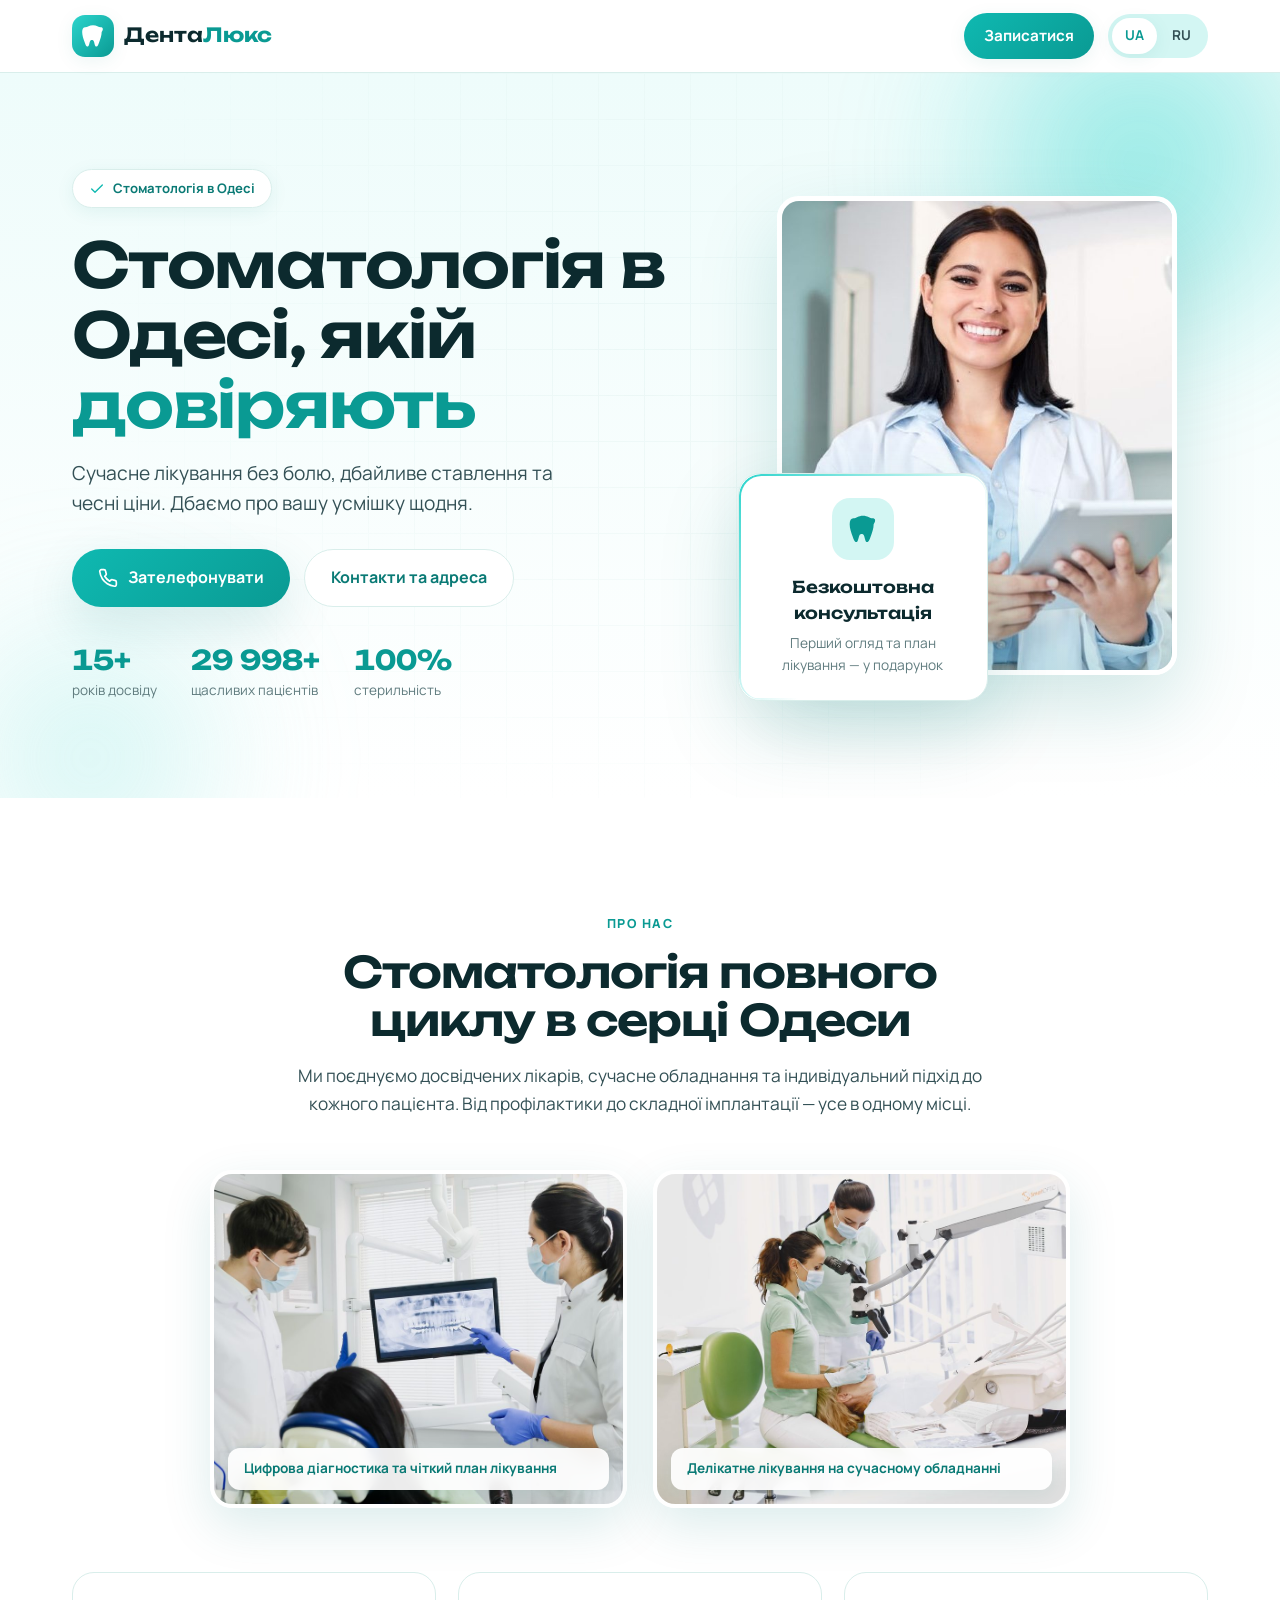
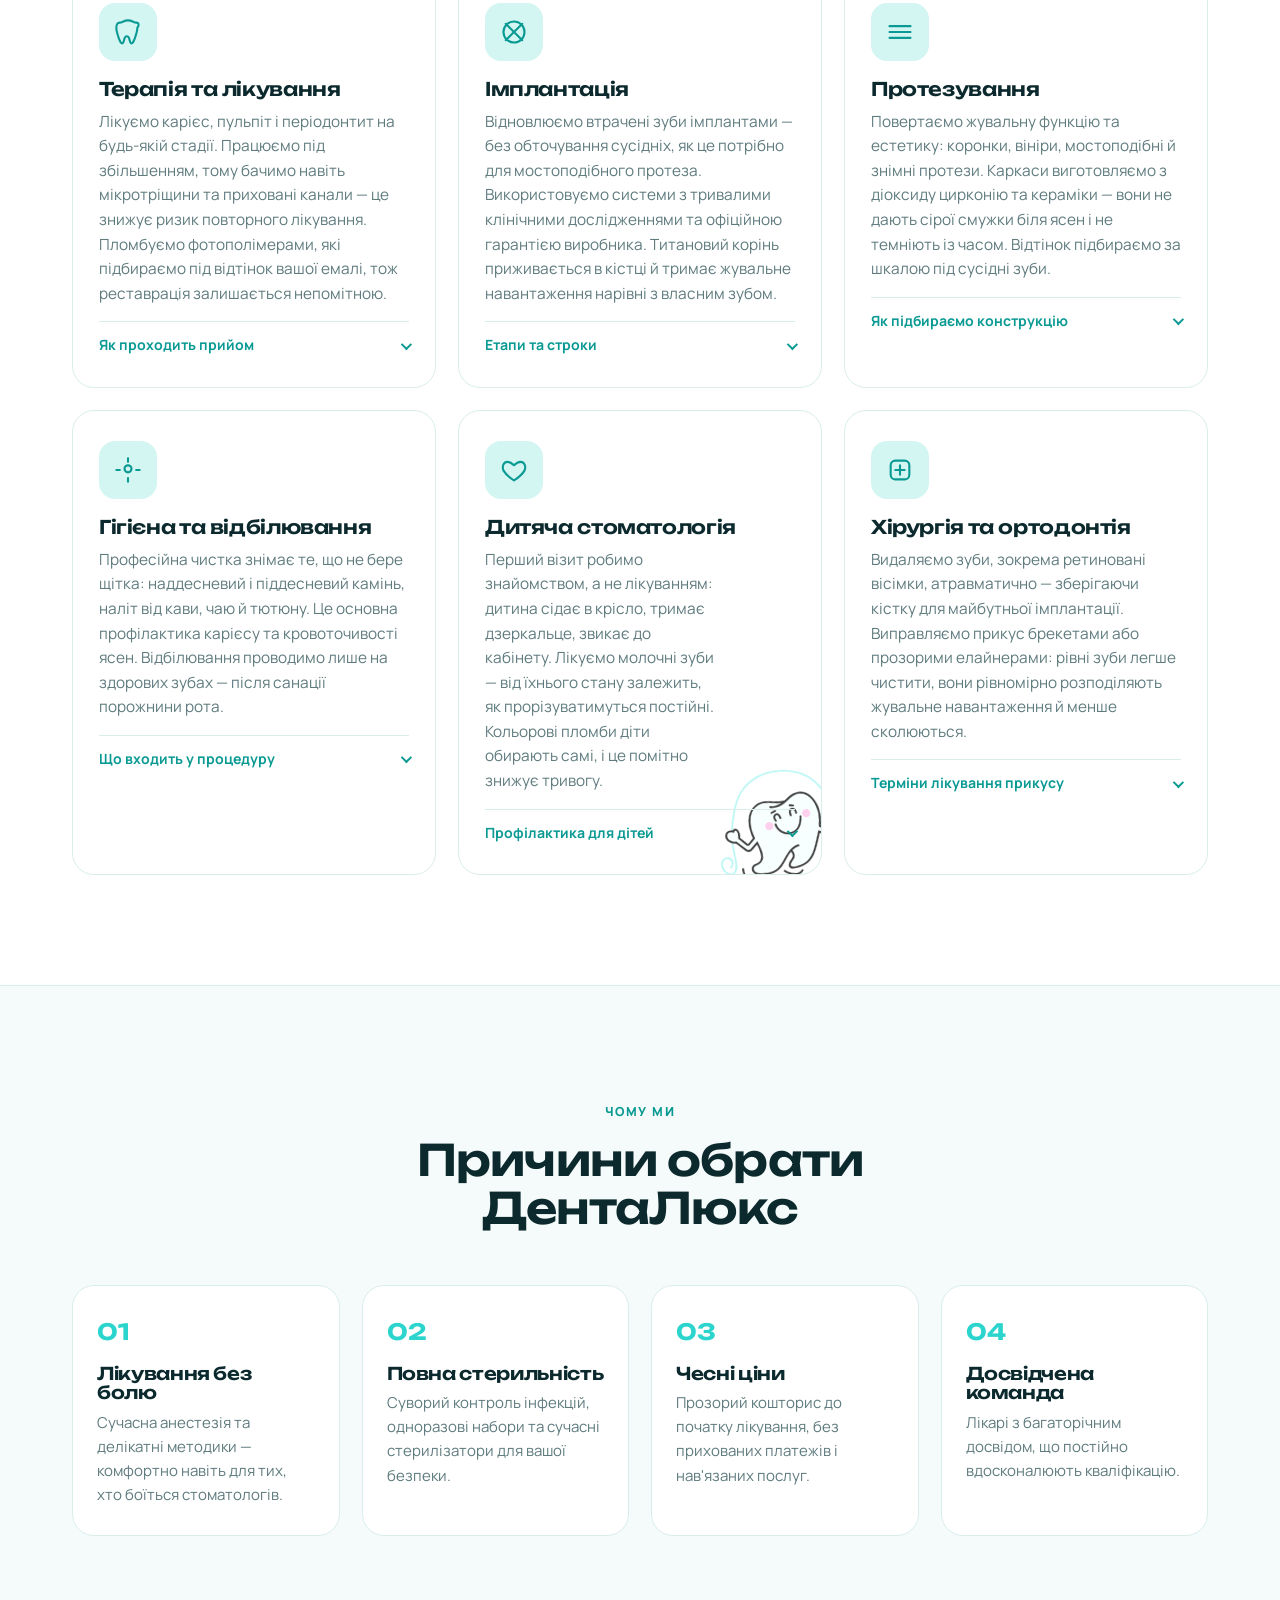
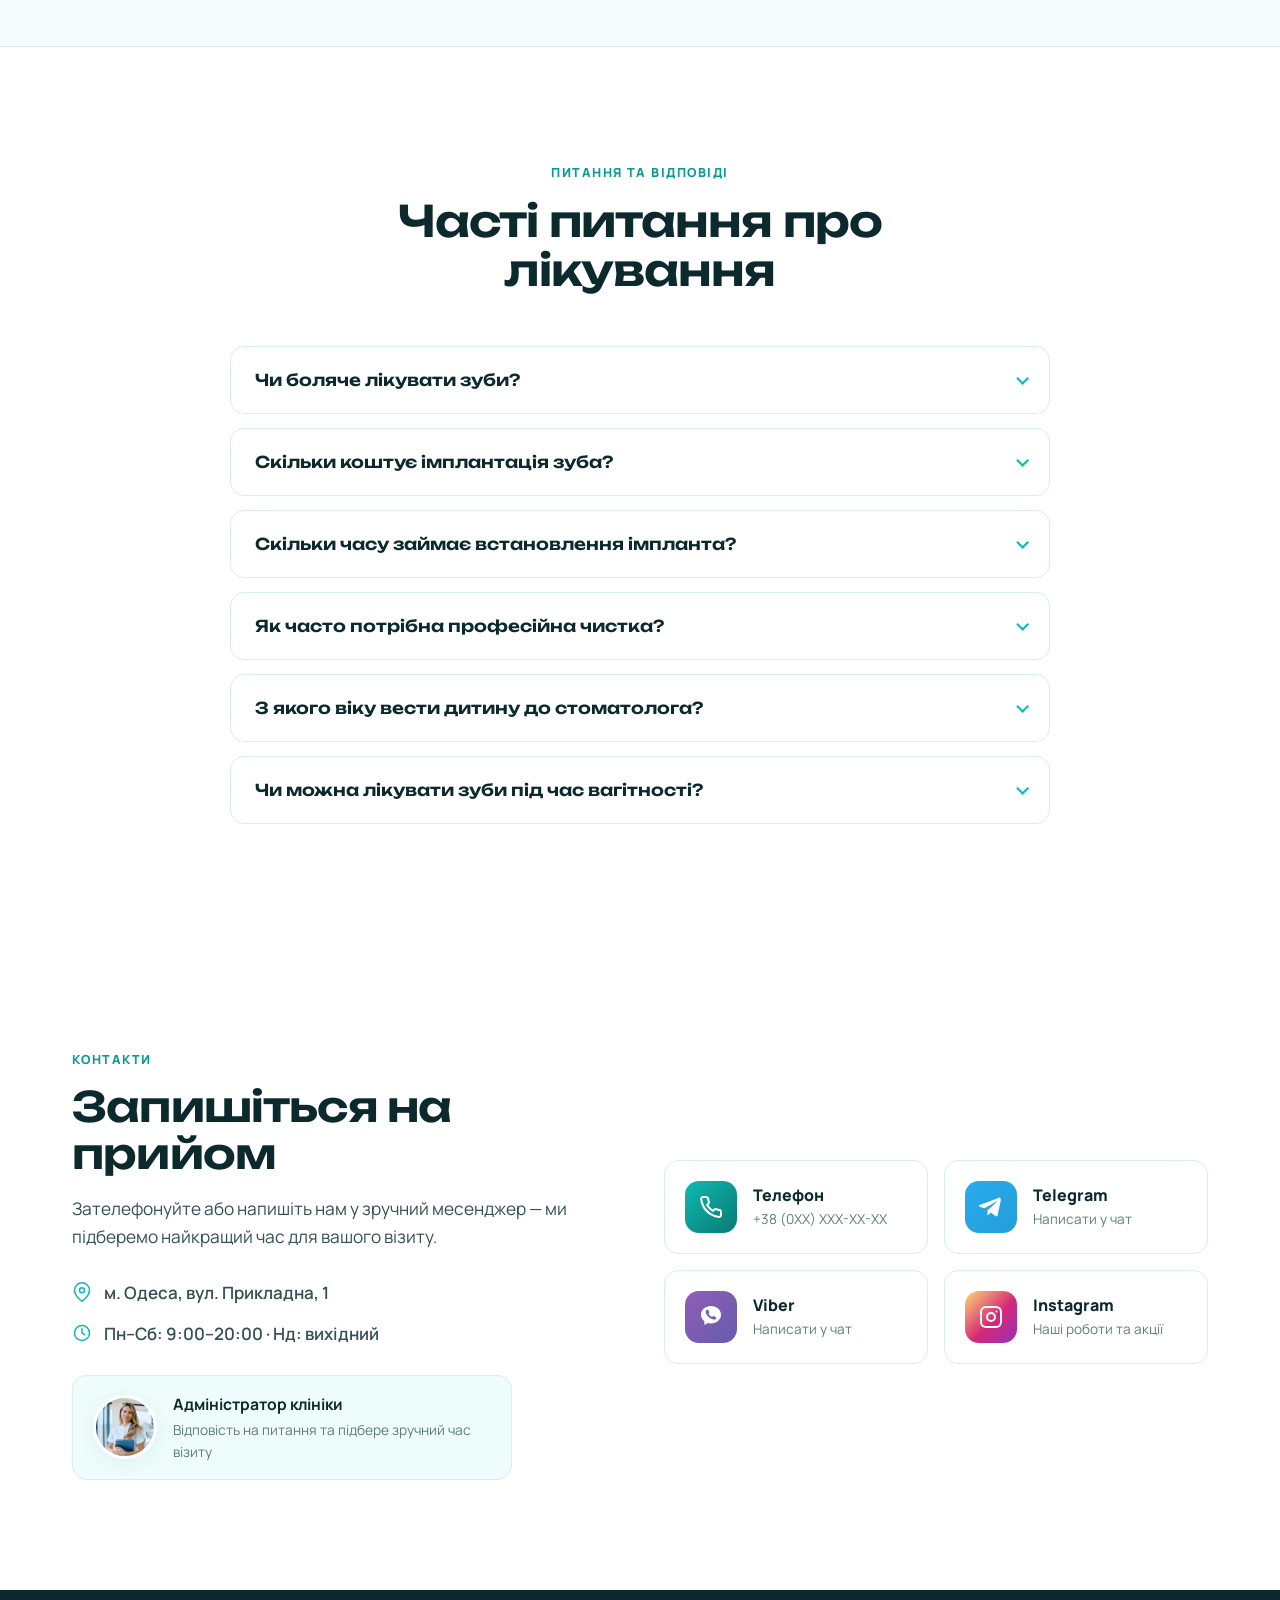
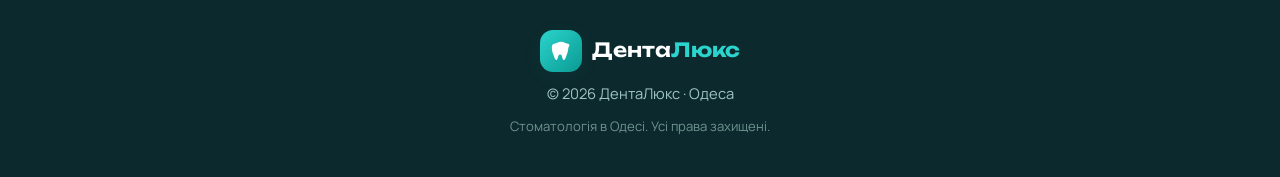
==== commit 0c29cf94: "Expand service copy and add an FAQ section SEO audit item #7: the page carried ~280 words split acro" ====
--- a/index.html
+++ b/index.html
@@ -48,7 +48,7 @@
 
   <!-- ===== Styles ===== -->
   <!-- ?v= — версія для скидання кешу браузера після оновлень -->
-  <link rel="stylesheet" href="assets/css/style.css?v=4" />
+  <link rel="stylesheet" href="assets/css/style.css?v=5" />
 
   <!-- ===== Structured data: LocalBusiness ===== -->
   <script type="application/ld+json">
@@ -180,7 +180,11 @@
               <svg viewBox="0 0 24 24" width="28" height="28" fill="none" stroke="currentColor" stroke-width="1.8" stroke-linecap="round" stroke-linejoin="round"><path d="M12 2C8.5 2 7 4 4.8 4 3 4 2 5.6 2 8.4c0 3.2 1.2 6.4 2.3 9.4.7 1.9 1.3 4 2.6 4 1.5 0 1.5-3 2.4-5 .3-.7.8-1.1 1.7-1.1s1.4.4 1.7 1.1c.9 2 .9 5 2.4 5 1.3 0 1.9-2.1 2.6-4 1.1-3 2.3-6.2 2.3-9.4C22 5.6 21 4 19.2 4 17 4 15.5 2 12 2Z"/></svg>
             </span>
             <h3>Терапія та лікування</h3>
-            <p>Лікування карієсу й пульпіту без болю, художня реставрація зубів сучасними матеріалами.</p>
+            <p>Лікуємо карієс, пульпіт і періодонтит на будь-якій стадії. Працюємо під збільшенням, тому бачимо навіть мікротріщини та приховані канали — це знижує ризик повторного лікування. Пломбуємо фотополімерами, які підбираємо під відтінок вашої емалі, тож реставрація залишається непомітною.</p>
+            <details class="svc-more">
+              <summary>Як проходить прийом</summary>
+              <p>Спершу огляд і прицільний знімок, щоб побачити глибину ураження. Далі анестезія, очищення каналів і герметичне пломбування. Неускладнений карієс лікуємо за один візит, пульпіт — зазвичай за два. Наприкінці полірування та контрольний знімок. Гарантію на роботу фіксуємо письмово.</p>
+            </details>
           </article>
 
           <article class="service-card">
@@ -188,7 +192,11 @@
               <svg viewBox="0 0 24 24" width="28" height="28" fill="none" stroke="currentColor" stroke-width="1.8" stroke-linecap="round" stroke-linejoin="round"><path d="M12 2v20M2 12h20" transform="rotate(45 12 12)"/><circle cx="12" cy="12" r="9"/></svg>
             </span>
             <h3>Імплантація</h3>
-            <p>Відновлення зубів імплантами провідних світових систем із гарантією та довічним сервісом.</p>
+            <p>Відновлюємо втрачені зуби імплантами — без обточування сусідніх, як це потрібно для мостоподібного протеза. Використовуємо системи з тривалими клінічними дослідженнями та офіційною гарантією виробника. Титановий корінь приживається в кістці й тримає жувальне навантаження нарівні з власним зубом.</p>
+            <details class="svc-more">
+              <summary>Етапи та строки</summary>
+              <p>Починаємо з 3D-діагностики: оцінюємо об'єм кістки й розташування нервів, плануємо позицію імпланта. Встановлення триває близько години під місцевою анестезією. Далі 3–6 місяців на приживлення, після чого фіксуємо коронку. За достатнього об'єму кістки можлива одномоментна імплантація одразу після видалення.</p>
+            </details>
           </article>
 
           <article class="service-card">
@@ -196,7 +204,11 @@
               <svg viewBox="0 0 24 24" width="28" height="28" fill="none" stroke="currentColor" stroke-width="1.8" stroke-linecap="round" stroke-linejoin="round"><path d="M3 7h18M3 12h18M3 17h18"/></svg>
             </span>
             <h3>Протезування</h3>
-            <p>Коронки, вініри та сучасні протези, що виглядають і відчуваються як власні зуби.</p>
+            <p>Повертаємо жувальну функцію та естетику: коронки, вініри, мостоподібні й знімні протези. Каркаси виготовляємо з діоксиду цирконію та кераміки — вони не дають сірої смужки біля ясен і не темніють із часом. Відтінок підбираємо за шкалою під сусідні зуби.</p>
+            <details class="svc-more">
+              <summary>Як підбираємо конструкцію</summary>
+              <p>На консультації оцінюємо стан опорних зубів і прикус, знімаємо цифровий відбиток — без незручних ложок із масою. Роботу виготовляє зуботехнічна лабораторія, за потреби приміряємо й коригуємо. Від відбитка до готової коронки зазвичай 7–14 днів; на цей час встановлюємо тимчасову.</p>
+            </details>
           </article>
 
           <article class="service-card">
@@ -204,7 +216,11 @@
               <svg viewBox="0 0 24 24" width="28" height="28" fill="none" stroke="currentColor" stroke-width="1.8" stroke-linecap="round" stroke-linejoin="round"><path d="M9 11a3 3 0 1 0 6 0 3 3 0 0 0-6 0Z"/><path d="M12 2v3M12 19v3M2 12h3M19 12h3"/></svg>
             </span>
             <h3>Гігієна та відбілювання</h3>
-            <p>Професійна чистка, видалення нальоту й каменю, безпечне відбілювання усмішки.</p>
+            <p>Професійна чистка знімає те, що не бере щітка: наддесневий і піддесневий камінь, наліт від кави, чаю й тютюну. Це основна профілактика карієсу та кровоточивості ясен. Відбілювання проводимо лише на здорових зубах — після санації порожнини рота.</p>
+            <details class="svc-more">
+              <summary>Що входить у процедуру</summary>
+              <p>Ультразвук знімає камінь, Air Flow вимиває пігментований наліт із міжзубних проміжків, далі полірування пастою та покриття фтором для зниження чутливості. Процедура триває 40–60 хвилин. Повторювати радимо кожні шість місяців, курцям і власникам брекетів — частіше.</p>
+            </details>
           </article>
 
           <article class="service-card service-card--kids">
@@ -212,7 +228,11 @@
               <svg viewBox="0 0 24 24" width="28" height="28" fill="none" stroke="currentColor" stroke-width="1.8" stroke-linecap="round" stroke-linejoin="round"><path d="M12 21s-6.5-4.35-9-8.5C1.5 9 3 5 6.5 5 9 5 12 8 12 8s3-3 5.5-3C21 5 22.5 9 21 12.5 18.5 16.65 12 21 12 21Z"/></svg>
             </span>
             <h3>Дитяча стоматологія</h3>
-            <p>Дбайливі дитячі лікарі, лікування без стресу та формування здорової звички з дитинства.</p>
+            <p>Перший візит робимо знайомством, а не лікуванням: дитина сідає в крісло, тримає дзеркальце, звикає до кабінету. Лікуємо молочні зуби — від їхнього стану залежить, як прорізуватимуться постійні. Кольорові пломби діти обирають самі, і це помітно знижує тривогу.</p>
+            <details class="svc-more">
+              <summary>Профілактика для дітей</summary>
+              <p>Робимо герметизацію фісур — запечатуємо природні борозенки жувальних зубів, де найчастіше затримуються залишки їжі. Проводимо ремінералізацію та фторування емалі, вчимо чистити зуби на моделі. Перший огляд радимо після появи перших зубів, далі — раз на півроку.</p>
+            </details>
             <img class="service-card__art" src="assets/img/tooth-rope.png" width="640" height="612"
                  loading="lazy" alt="" aria-hidden="true" />
           </article>
@@ -222,7 +242,11 @@
               <svg viewBox="0 0 24 24" width="28" height="28" fill="none" stroke="currentColor" stroke-width="1.8" stroke-linecap="round" stroke-linejoin="round"><rect x="4" y="4" width="16" height="16" rx="4"/><path d="M8 12h8M12 8v8"/></svg>
             </span>
             <h3>Хірургія та ортодонтія</h3>
-            <p>Безпечне видалення, виправлення прикусу брекетами та елайнерами для рівної усмішки.</p>
+            <p>Видаляємо зуби, зокрема ретиновані вісімки, атравматично — зберігаючи кістку для майбутньої імплантації. Виправляємо прикус брекетами або прозорими елайнерами: рівні зуби легше чистити, вони рівномірно розподіляють жувальне навантаження й менше сколюються.</p>
+            <details class="svc-more">
+              <summary>Терміни лікування прикусу</summary>
+              <p>Ортодонтичне лікування починаємо з діагностики: знімок, фотопротокол, розрахунок моделі. Брекети носять у середньому 1,5–2 роки, елайнери — від шести місяців за незначних відхилень. Після зняття обов'язковий ретейнер, щоб зуби не повернулися у попереднє положення.</p>
+            </details>
           </article>
         </div>
       </div>
@@ -256,6 +280,43 @@
             <h3>Досвідчена команда</h3>
             <p>Лікарі з багаторічним досвідом, що постійно вдосконалюють кваліфікацію.</p>
           </div>
+        </div>
+      </div>
+    </section>
+
+    <!-- ================= FAQ ================= -->
+    <section class="section" id="faq">
+      <div class="container">
+        <div class="section__head">
+          <span class="eyebrow">Питання та відповіді</span>
+          <h2 class="section__title">Часті питання про лікування</h2>
+        </div>
+
+        <div class="faq">
+          <details class="faq__item">
+            <summary class="faq__q">Чи боляче лікувати зуби?</summary>
+            <div class="faq__a">Ні. Перед будь-яким втручанням робимо аплікаційну анестезію — місце уколу знеболюємо гелем, тож самого уколу ви не відчуєте. Далі діє основна анестезія, і лікування проходить комфортно. Якщо ви боїтеся стоматологів, скажіть про це адміністратору під час запису: виділимо більше часу на прийом і працюватимемо в зручному для вас темпі.</div>
+          </details>
+          <details class="faq__item">
+            <summary class="faq__q">Скільки коштує імплантація зуба?</summary>
+            <div class="faq__a">Ціна залежить від обраної системи імпланта, потреби в кістковій пластиці та типу коронки. Назвати суму «на око» неможливо — спершу потрібен знімок. На безкоштовній консультації ми проведемо діагностику й видамо письмовий кошторис із фіксованою сумою: у процесі лікування вона не змінюється.</div>
+          </details>
+          <details class="faq__item">
+            <summary class="faq__q">Скільки часу займає встановлення імпланта?</summary>
+            <div class="faq__a">Сама операція триває близько години під місцевою анестезією, того ж дня ви йдете додому. Далі імплант приживається 3–6 місяців залежно від щільності кістки, і лише після цього фіксується постійна коронка. На період приживлення за потреби ставимо тимчасову конструкцію, щоб не було помітної прогалини.</div>
+          </details>
+          <details class="faq__item">
+            <summary class="faq__q">Як часто потрібна професійна чистка?</summary>
+            <div class="faq__a">Раз на шість місяців для більшості пацієнтів. Частіше — якщо ви курите, п'єте багато кави, носите брекети або маєте схильність до утворення каменю. Регулярна гігієна обходиться значно дешевше, ніж лікування карієсу, який розвивається саме під нальотом.</div>
+          </details>
+          <details class="faq__item">
+            <summary class="faq__q">З якого віку вести дитину до стоматолога?</summary>
+            <div class="faq__a">Перший огляд — після прорізування перших зубів, приблизно в рік. Це не лікування, а знайомство: лікар перевіряє прикус і стан емалі, показує батькам, як чистити зуби дитині. Далі — раз на півроку. Ранні візити формують спокійне ставлення до стоматолога на все життя.</div>
+          </details>
+          <details class="faq__item">
+            <summary class="faq__q">Чи можна лікувати зуби під час вагітності?</summary>
+            <div class="faq__a">Так, і навіть потрібно: вогнище інфекції в роті небезпечніше за саме лікування. Оптимальний період — другий триместр. Використовуємо анестетики, дозволені вагітним, і захисний фартух під час знімків. Обов'язково попередьте лікаря про термін вагітності на консультації.</div>
+          </details>
         </div>
       </div>
     </section>
@@ -354,6 +415,6 @@
     </div>
   </footer>
 
-  <script src="assets/js/main.js?v=4"></script>
+  <script src="assets/js/main.js?v=5"></script>
 </body>
 </html>
--- a/assets/css/style.css
+++ b/assets/css/style.css
@@ -238,11 +238,33 @@
 .service-card h3 { font-size: 1.18rem; margin-bottom: 10px; }
 .service-card p { color: var(--muted); font-size: .96rem; }
 
+/* деталі послуги, що розгортаються (нативний <details>, без JS) */
+.svc-more { margin-top: 15px; border-top: 1px solid var(--line); padding-top: 12px; }
+.svc-more > summary {
+  display: flex; align-items: center; gap: 10px; cursor: pointer; list-style: none;
+  font-weight: 700; font-size: .88rem; color: var(--teal-600); transition: color .2s ease;
+}
+.svc-more > summary::-webkit-details-marker { display: none; } /* Safari */
+.svc-more > summary::after {
+  content: ""; flex: none; margin-left: auto; width: 8px; height: 8px;
+  border-right: 2px solid currentColor; border-bottom: 2px solid currentColor;
+  transform: rotate(45deg) translateY(-2px); transition: transform .3s var(--ease-out);
+}
+.svc-more[open] > summary::after { transform: rotate(-135deg) translateY(-2px); }
+.svc-more > summary:hover { color: var(--teal-700); }
+.svc-more > summary:focus-visible { outline: none; border-radius: 6px; box-shadow: var(--ring); }
+.svc-more p { margin-top: 11px; font-size: .92rem; }
+.svc-more[open] p { animation: detailIn .35s var(--ease-out); }
+
 /* kids card with mascot art */
 .service-card--kids { position: relative; overflow: hidden; }
 .service-card--kids p { position: relative; max-width: 75%; }
+/* у розгорнутому стані картка виростає, і маскот опиняється поруч
+   з останніми рядками — звужуємо текст, щоб вони не наїжджали */
+.service-card--kids .svc-more { position: relative; z-index: 1; }
+.service-card--kids .svc-more p { max-width: 64%; }
 .service-card__art {
-  position: absolute; right: -26px; bottom: -20px; width: 130px; height: auto;
+  position: absolute; right: -26px; bottom: -20px; width: 130px; height: auto; z-index: 0;
   transform: rotate(-8deg); opacity: .9; pointer-events: none;
   transition: transform .3s ease;
 }
@@ -262,6 +284,34 @@
 .feature:hover .feature__num { transform: scale(1.18); color: var(--teal-500); }
 .feature h3 { font-size: 1.1rem; margin: 14px 0 8px; }
 .feature p { color: var(--muted); font-size: .94rem; }
+
+/* ---------- FAQ ---------- */
+.faq { max-width: 820px; margin: 0 auto; display: grid; gap: 14px; }
+.faq__item {
+  background: #fff; border: 1px solid var(--line); border-radius: var(--radius-sm);
+  padding: 2px 24px; transition: border-color .25s ease, box-shadow .25s ease;
+}
+.faq__item:hover { border-color: var(--mint-200); box-shadow: var(--shadow-sm); }
+.faq__item[open] { border-color: var(--teal-400); box-shadow: var(--shadow-sm); }
+.faq__q {
+  display: flex; align-items: center; gap: 18px; cursor: pointer; list-style: none;
+  font-family: var(--font-display); font-weight: 600; font-size: 1.02rem; line-height: 1.35;
+  padding: 20px 0; color: var(--ink); transition: color .2s ease;
+}
+.faq__q::-webkit-details-marker { display: none; } /* Safari */
+.faq__q::after {
+  content: ""; flex: none; margin-left: auto; width: 9px; height: 9px;
+  border-right: 2px solid var(--teal-500); border-bottom: 2px solid var(--teal-500);
+  transform: rotate(45deg) translateY(-3px); transition: transform .3s var(--ease-out);
+}
+.faq__item[open] .faq__q::after { transform: rotate(-135deg) translateY(-3px); }
+.faq__q:hover { color: var(--teal-700); }
+.faq__q:focus-visible { outline: none; border-radius: 8px; box-shadow: var(--ring); }
+.faq__a {
+  padding-bottom: 22px; color: var(--ink-soft); font-size: .97rem; line-height: 1.65;
+  max-width: 62ch;
+}
+.faq__item[open] .faq__a { animation: detailIn .35s var(--ease-out); }
 
 /* ---------- contacts ---------- */
 .contacts { display: grid; grid-template-columns: 1fr 1fr; gap: 48px; align-items: center; }
@@ -353,6 +403,9 @@
 }
 .blob--1 { animation: blobDriftA 22s ease-in-out infinite; will-change: transform; }
 .blob--2 { animation: blobDriftB 18s ease-in-out infinite; will-change: transform; }
+
+/* --- розкриття <details> у послугах та FAQ --- */
+@keyframes detailIn { from { opacity: 0; transform: translateY(-6px); } to { opacity: 1; transform: none; } }
 
 /* --- «дзвінок» іконки телефону --- */
 @keyframes ring {
@@ -393,6 +446,8 @@
   .contacts__channels { grid-template-columns: 1fr; }
   .btn { flex: 1; justify-content: center; }
   .hero__actions { width: 100%; }
+  .faq__item { padding: 2px 18px; }
+  .faq__q { font-size: .95rem; gap: 12px; padding: 17px 0; }
 }
 
 /* Повага до системного налаштування «зменшити рух»:
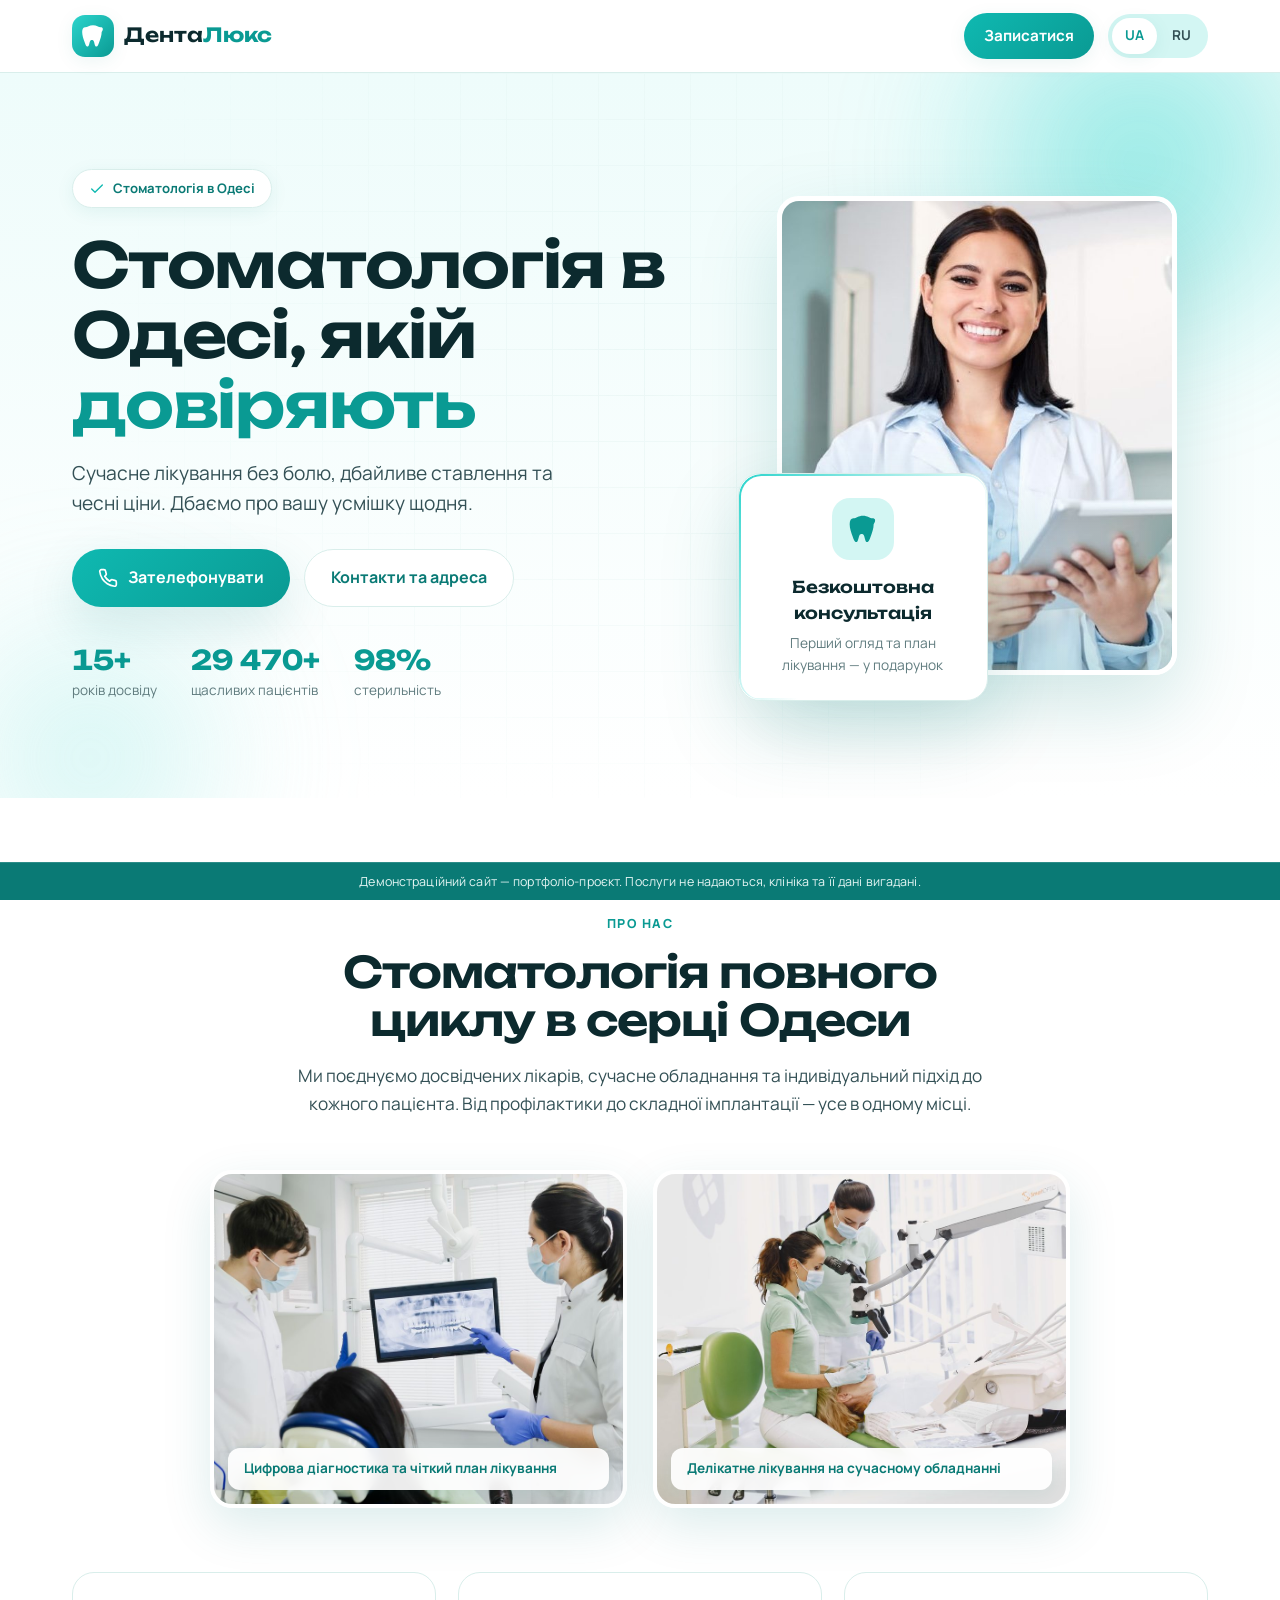
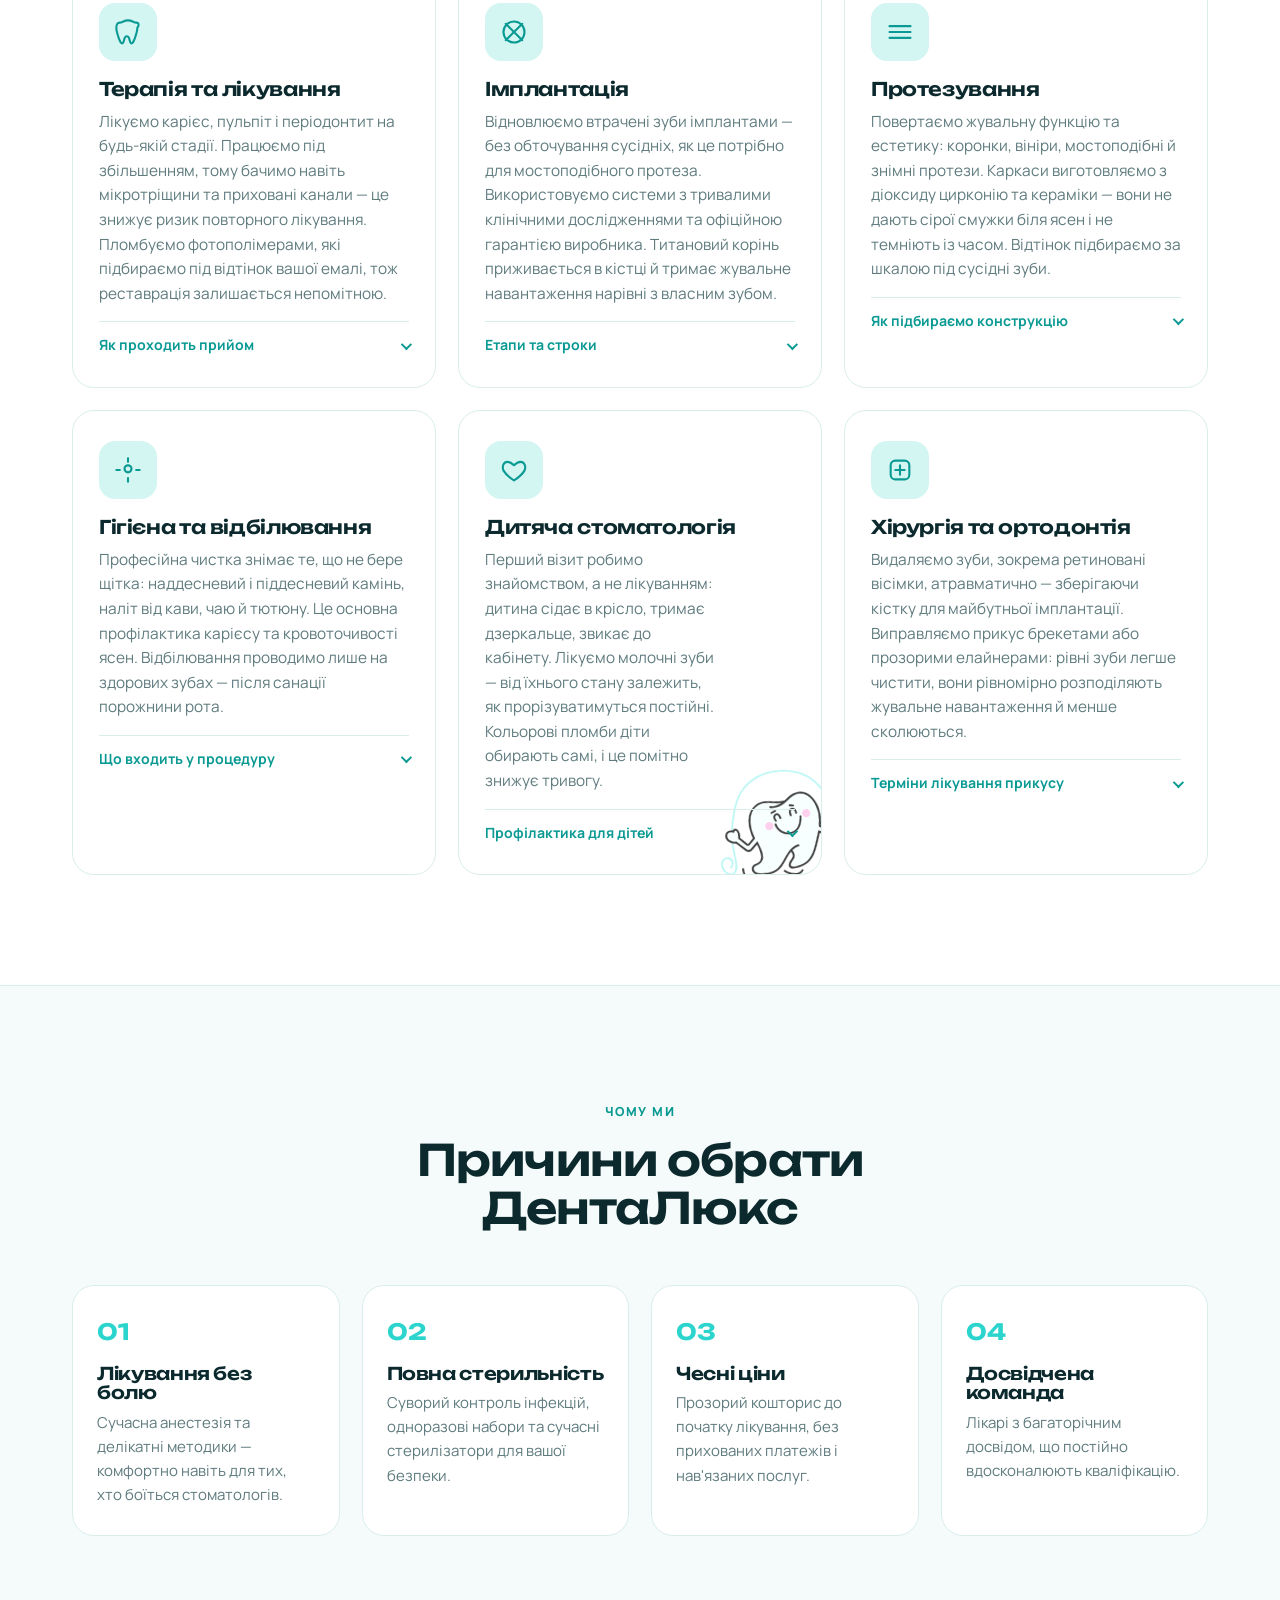
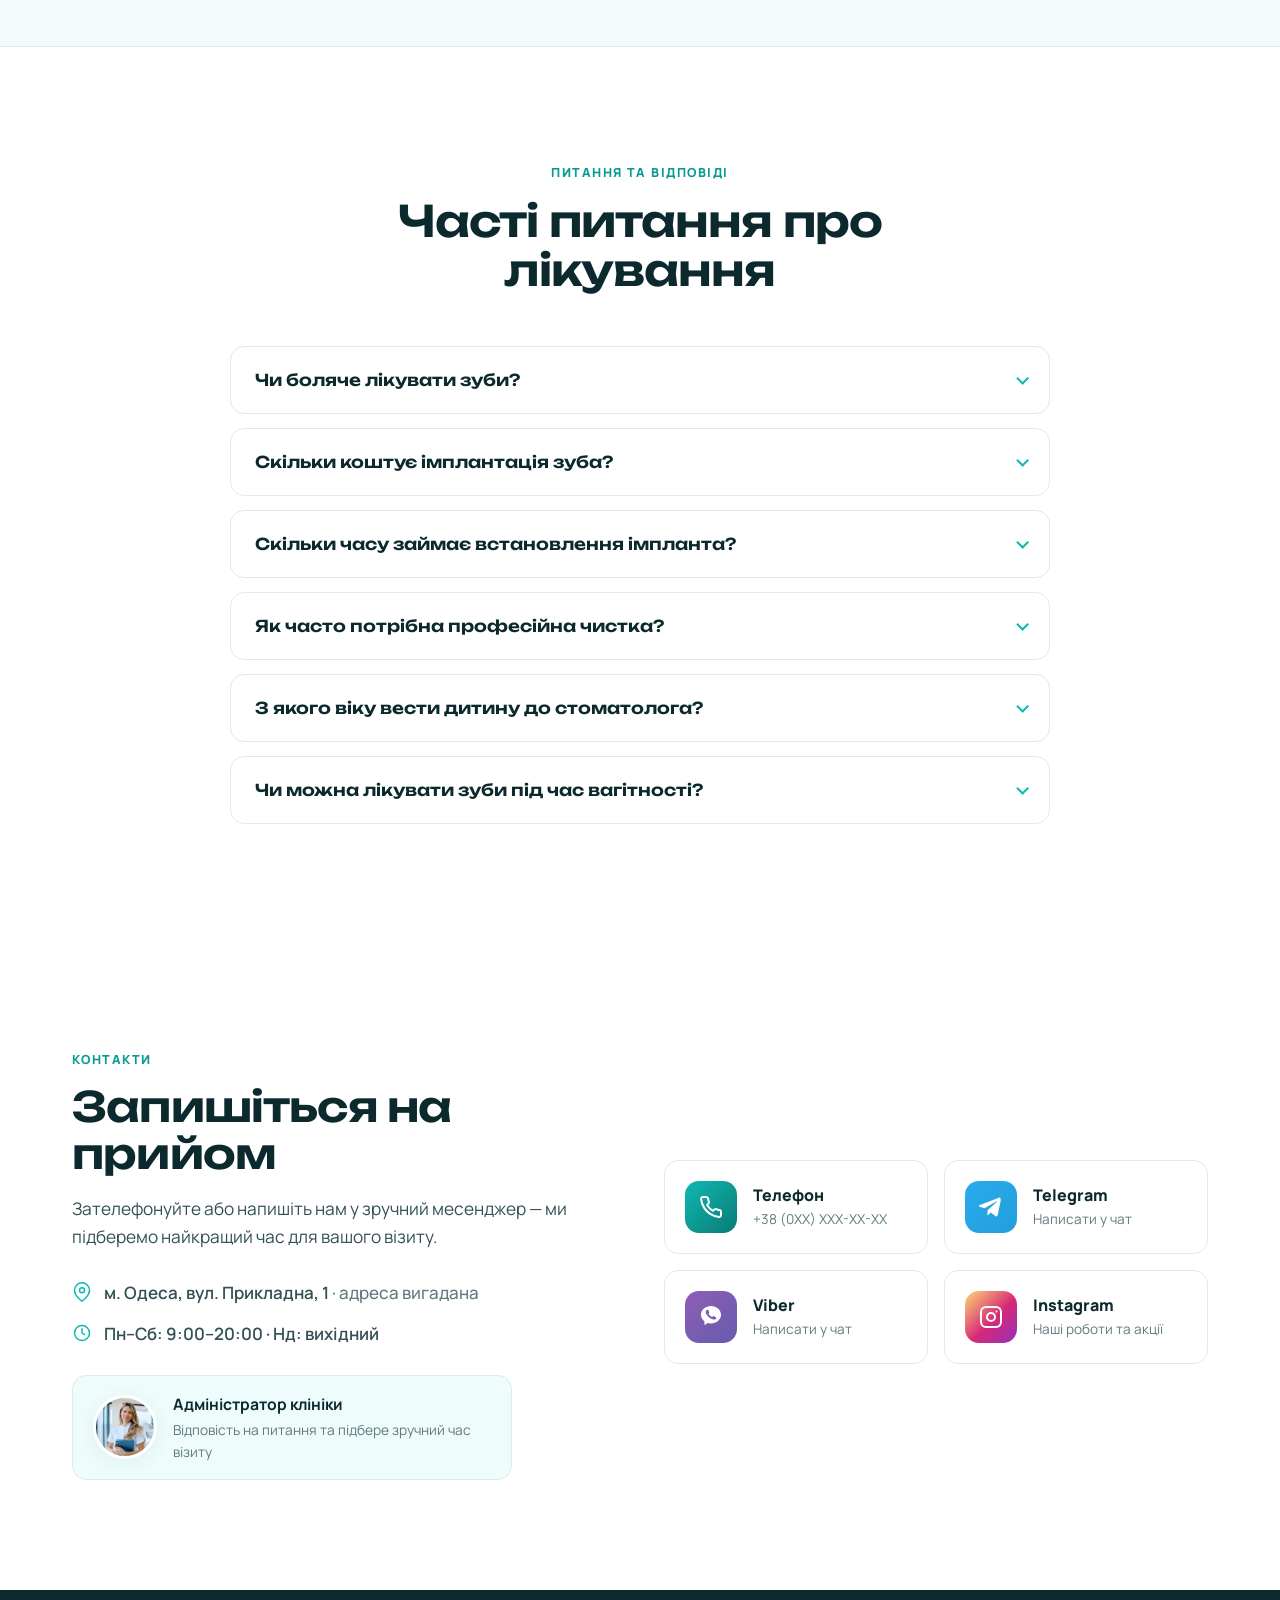
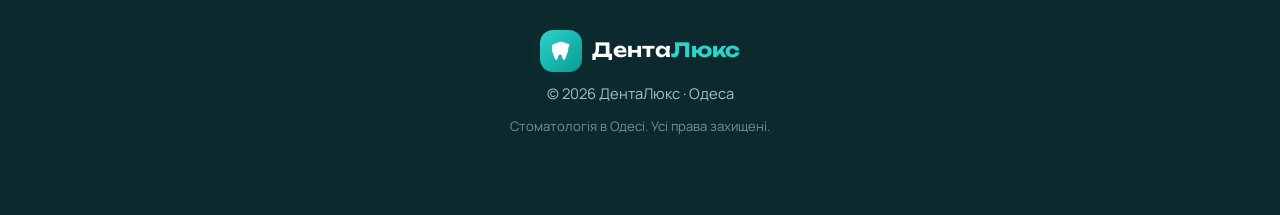
==== commit 65c01dfa: "Turn the site into a portfolio demo, following pastel-presence-hub The repo and live site are a port" ====
--- a/index.html
+++ b/index.html
@@ -1,5 +1,5 @@
 <!DOCTYPE html>
-<html lang="uk">
+<html lang="uk" data-demo>
 <head>
   <meta charset="UTF-8" />
   <meta name="viewport" content="width=device-width, initial-scale=1.0" />
@@ -8,7 +8,9 @@
   <title>Стоматологія в Одесі — ДентаЛюкс | Імплантація, гігієна</title>
   <meta name="description" content="Стоматологія в Одесі: лікування без болю, імплантація, протезування, дитяча стоматологія. Безкоштовна консультація. Телефонуйте: +38 (0XX) XXX-XX-XX" />
   <meta name="keywords" content="стоматологія Одеса, стоматолог Одеса, імплантація зубів Одеса, лікування зубів Одеса, протезування Одеса, дитяча стоматологія Одеса" />
-  <meta name="robots" content="index, follow" />
+  <!-- Демо / портфоліо: вигадана клініка — тримаємо сторінку поза пошуком.
+       Для бойового запуску: index, follow + приберіть data-demo з <html>. -->
+  <meta name="robots" content="noindex, nofollow" />
   <meta name="author" content="ДентаЛюкс" />
   <meta name="theme-color" content="#0fb9b1" />
 
@@ -48,7 +50,7 @@
 
   <!-- ===== Styles ===== -->
   <!-- ?v= — версія для скидання кешу браузера після оновлень -->
-  <link rel="stylesheet" href="assets/css/style.css?v=5" />
+  <link rel="stylesheet" href="assets/css/style.css?v=6" />
 
   <!-- ===== Structured data: LocalBusiness ===== -->
   <script type="application/ld+json">
@@ -92,7 +94,7 @@
       </a>
 
       <div class="header__right">
-        <a class="header__cta" data-tel-link href="tel:+380000000000">Записатися</a>
+        <a class="header__cta" data-contact href="tel:+380000000000">Записатися</a>
         <div class="lang-switch" role="group" aria-label="Перемикач мови">
           <a href="./" class="lang-btn is-active" aria-current="page">UA</a>
           <a href="ru/" class="lang-btn">RU</a>
@@ -121,7 +123,7 @@
           <p class="hero__slogan">Сучасне лікування без болю, дбайливе ставлення та чесні ціни. Дбаємо про вашу усмішку щодня.</p>
 
           <div class="hero__actions">
-            <a class="btn btn--primary" data-tel-link href="tel:+380000000000">
+            <a class="btn btn--primary" data-contact href="tel:+380000000000">
               <svg viewBox="0 0 24 24" width="20" height="20" fill="none" stroke="currentColor" stroke-width="2" stroke-linecap="round" stroke-linejoin="round"><path d="M22 16.92v3a2 2 0 0 1-2.18 2 19.79 19.79 0 0 1-8.63-3.07 19.5 19.5 0 0 1-6-6 19.79 19.79 0 0 1-3.07-8.67A2 2 0 0 1 4.11 2h3a2 2 0 0 1 2 1.72c.13.96.36 1.9.7 2.81a2 2 0 0 1-.45 2.11L8.09 9.91a16 16 0 0 0 6 6l1.27-1.27a2 2 0 0 1 2.11-.45c.9.34 1.85.57 2.81.7A2 2 0 0 1 22 16.92Z"/></svg>
               <span>Зателефонувати</span>
             </a>
@@ -333,7 +335,7 @@
             <ul class="contacts__meta">
               <li>
                 <svg viewBox="0 0 24 24" width="20" height="20" fill="none" stroke="currentColor" stroke-width="1.8" stroke-linecap="round" stroke-linejoin="round"><path d="M21 10c0 7-9 13-9 13s-9-6-9-13a9 9 0 0 1 18 0Z"/><circle cx="12" cy="10" r="3"/></svg>
-                <span>м. Одеса, вул. Прикладна, 1</span>
+                <span>м. Одеса, вул. Прикладна, 1 <span class="demo-note">· адреса вигадана</span></span>
               </li>
               <li>
                 <svg viewBox="0 0 24 24" width="20" height="20" fill="none" stroke="currentColor" stroke-width="1.8" stroke-linecap="round" stroke-linejoin="round"><circle cx="12" cy="12" r="9"/><path d="M12 7v5l3 2"/></svg>
@@ -353,7 +355,7 @@
 
           <div class="contacts__channels">
             <!-- Телефон -->
-            <a class="channel channel--phone" data-tel-link href="tel:+380000000000">
+            <a class="channel channel--phone" data-contact href="tel:+380000000000">
               <span class="channel__icon">
                 <svg viewBox="0 0 24 24" width="24" height="24" fill="none" stroke="currentColor" stroke-width="2" stroke-linecap="round" stroke-linejoin="round"><path d="M22 16.92v3a2 2 0 0 1-2.18 2 19.79 19.79 0 0 1-8.63-3.07 19.5 19.5 0 0 1-6-6 19.79 19.79 0 0 1-3.07-8.67A2 2 0 0 1 4.11 2h3a2 2 0 0 1 2 1.72c.13.96.36 1.9.7 2.81a2 2 0 0 1-.45 2.11L8.09 9.91a16 16 0 0 0 6 6l1.27-1.27a2 2 0 0 1 2.11-.45c.9.34 1.85.57 2.81.7A2 2 0 0 1 22 16.92Z"/></svg>
               </span>
@@ -364,7 +366,7 @@
             </a>
 
             <!-- Telegram -->
-            <a class="channel channel--tg" href="https://t.me/yourchannel" target="_blank" rel="noopener">
+            <a class="channel channel--tg" data-contact href="https://t.me/yourchannel" target="_blank" rel="noopener">
               <span class="channel__icon">
                 <svg viewBox="0 0 24 24" width="24" height="24" fill="currentColor"><path d="M21.94 4.6 18.6 20.3c-.25 1.1-.9 1.37-1.83.85l-5.05-3.72-2.44 2.35c-.27.27-.5.5-1 .5l.36-5.1 9.3-8.4c.4-.36-.09-.56-.62-.2L5.55 13.2.6 11.65c-1.08-.34-1.1-1.08.22-1.6l19.2-7.4c.9-.33 1.68.2 1.42 1.95Z"/></svg>
               </span>
@@ -375,7 +377,7 @@
             </a>
 
             <!-- Viber -->
-            <a class="channel channel--viber" href="viber://chat?number=%2B380000000000" target="_blank" rel="noopener">
+            <a class="channel channel--viber" data-contact href="viber://chat?number=%2B380000000000" target="_blank" rel="noopener">
               <span class="channel__icon">
                 <svg viewBox="0 0 24 24" width="24" height="24" fill="currentColor"><path d="M12 1C6.5 1 2 4.9 2 9.7c0 2.6 1.3 4.9 3.4 6.5v3.9l3.5-2c1 .2 2 .3 3.1.3 5.5 0 10-3.9 10-8.7S17.5 1 12 1Zm5.5 12.2c-.2.6-1.2 1.2-1.8 1.3-.5.1-1 .2-3.3-.7-2.8-1.1-4.5-3.9-4.7-4.1-.1-.2-1-1.4-1-2.6s.6-1.8.9-2c.2-.3.5-.3.7-.3h.5c.2 0 .4 0 .6.5l.8 2c.1.2.1.4 0 .6l-.4.5c-.1.2-.3.3-.1.6.1.3.7 1.1 1.4 1.7.9.8 1.6 1 1.9 1.2.2.1.4.1.5-.1l.6-.7c.2-.2.4-.2.6-.1l1.8.9c.3.1.4.2.5.3.1.3.1.6-.1 1Z"/></svg>
               </span>
@@ -386,7 +388,7 @@
             </a>
 
             <!-- Instagram -->
-            <a class="channel channel--ig" href="https://instagram.com/yourpage" target="_blank" rel="noopener">
+            <a class="channel channel--ig" data-contact href="https://instagram.com/yourpage" target="_blank" rel="noopener">
               <span class="channel__icon">
                 <svg viewBox="0 0 24 24" width="24" height="24" fill="none" stroke="currentColor" stroke-width="2" stroke-linecap="round" stroke-linejoin="round"><rect x="2" y="2" width="20" height="20" rx="5"/><circle cx="12" cy="12" r="4"/><circle cx="17.5" cy="6.5" r="1" fill="currentColor" stroke="none"/></svg>
               </span>
@@ -415,6 +417,9 @@
     </div>
   </footer>
 
-  <script src="assets/js/main.js?v=5"></script>
+  <!-- Демо-банер: видно лише поки на <html> стоїть data-demo -->
+  <div class="demo-banner" role="note" data-toast="Це демо: контакти не активні.">Демонстраційний сайт — портфоліо-проєкт. Послуги не надаються, клініка та її дані вигадані.</div>
+
+  <script src="assets/js/main.js?v=6"></script>
 </body>
 </html>
--- a/assets/css/style.css
+++ b/assets/css/style.css
@@ -368,6 +368,36 @@
 .footer__note { font-size: .82rem; color: #6f928f; }
 
 /* =========================================================
+   ДЕМО-РЕЖИМ (портфоліо)
+   Вмикається атрибутом data-demo на <html>. Прибрали атрибут —
+   зникли банер, позначка «вигадано», а контакти знову працюють.
+   ========================================================= */
+:root { --demo-h: 38px; }
+.demo-banner, .demo-note, .demo-toast { display: none; }
+
+html[data-demo] .demo-banner {
+  display: block; position: fixed; left: 0; right: 0; bottom: 0; z-index: 60;
+  padding: 10px 16px; text-align: center;
+  font-size: .78rem; line-height: 1.4; letter-spacing: .01em;
+  color: #e6f6f4; background: var(--teal-700);
+  border-top: 1px solid rgba(255, 255, 255, .14);
+}
+/* футер не ховається під банером */
+html[data-demo] .site-footer { padding-bottom: calc(40px + var(--demo-h)); }
+html[data-demo] .demo-note { display: inline; font-weight: 500; color: var(--muted); }
+
+/* повідомлення при кліку на неактивний контакт */
+html[data-demo] .demo-toast {
+  display: block; position: fixed; left: 50%; bottom: calc(var(--demo-h) + 18px); z-index: 70;
+  max-width: calc(100% - 32px); padding: 12px 20px; border-radius: 100px;
+  font-weight: 700; font-size: .9rem; color: #fff; background: var(--ink);
+  box-shadow: var(--shadow-lg); pointer-events: none;
+  opacity: 0; transform: translate(-50%, 12px);
+  transition: opacity .3s var(--ease-out), transform .3s var(--ease-out);
+}
+html[data-demo] .demo-toast.is-shown { opacity: 1; transform: translate(-50%, 0); }
+
+/* =========================================================
    МОТОРИКА
    Анімуємо лише transform та opacity — їх обробляє композитор,
    тож макет не перераховується і немає ривків.
@@ -446,6 +476,8 @@
   .contacts__channels { grid-template-columns: 1fr; }
   .btn { flex: 1; justify-content: center; }
   .hero__actions { width: 100%; }
+  :root { --demo-h: 52px; } /* на телефоні текст банера — у два рядки */
+  html[data-demo] .demo-banner { font-size: .72rem; padding: 9px 14px; }
   .faq__item { padding: 2px 18px; }
   .faq__q { font-size: .95rem; gap: 12px; padding: 17px 0; }
 }
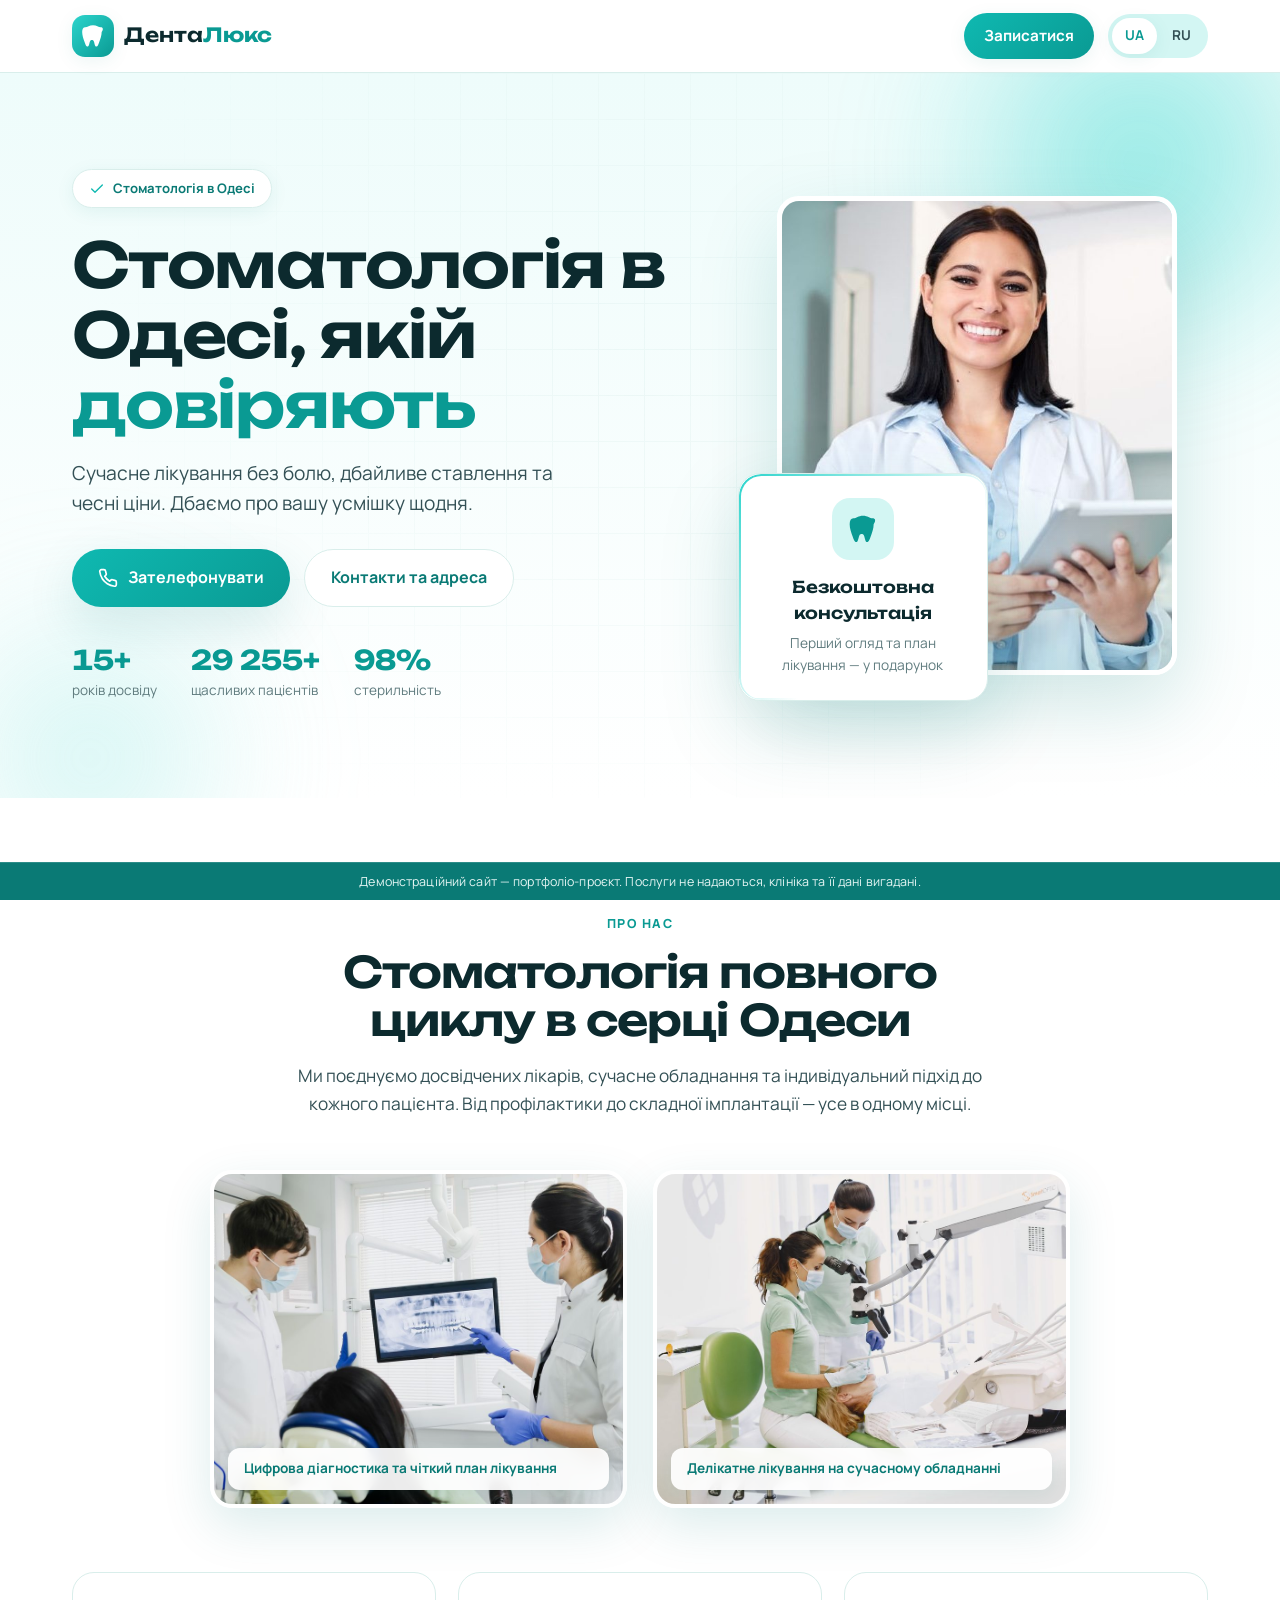
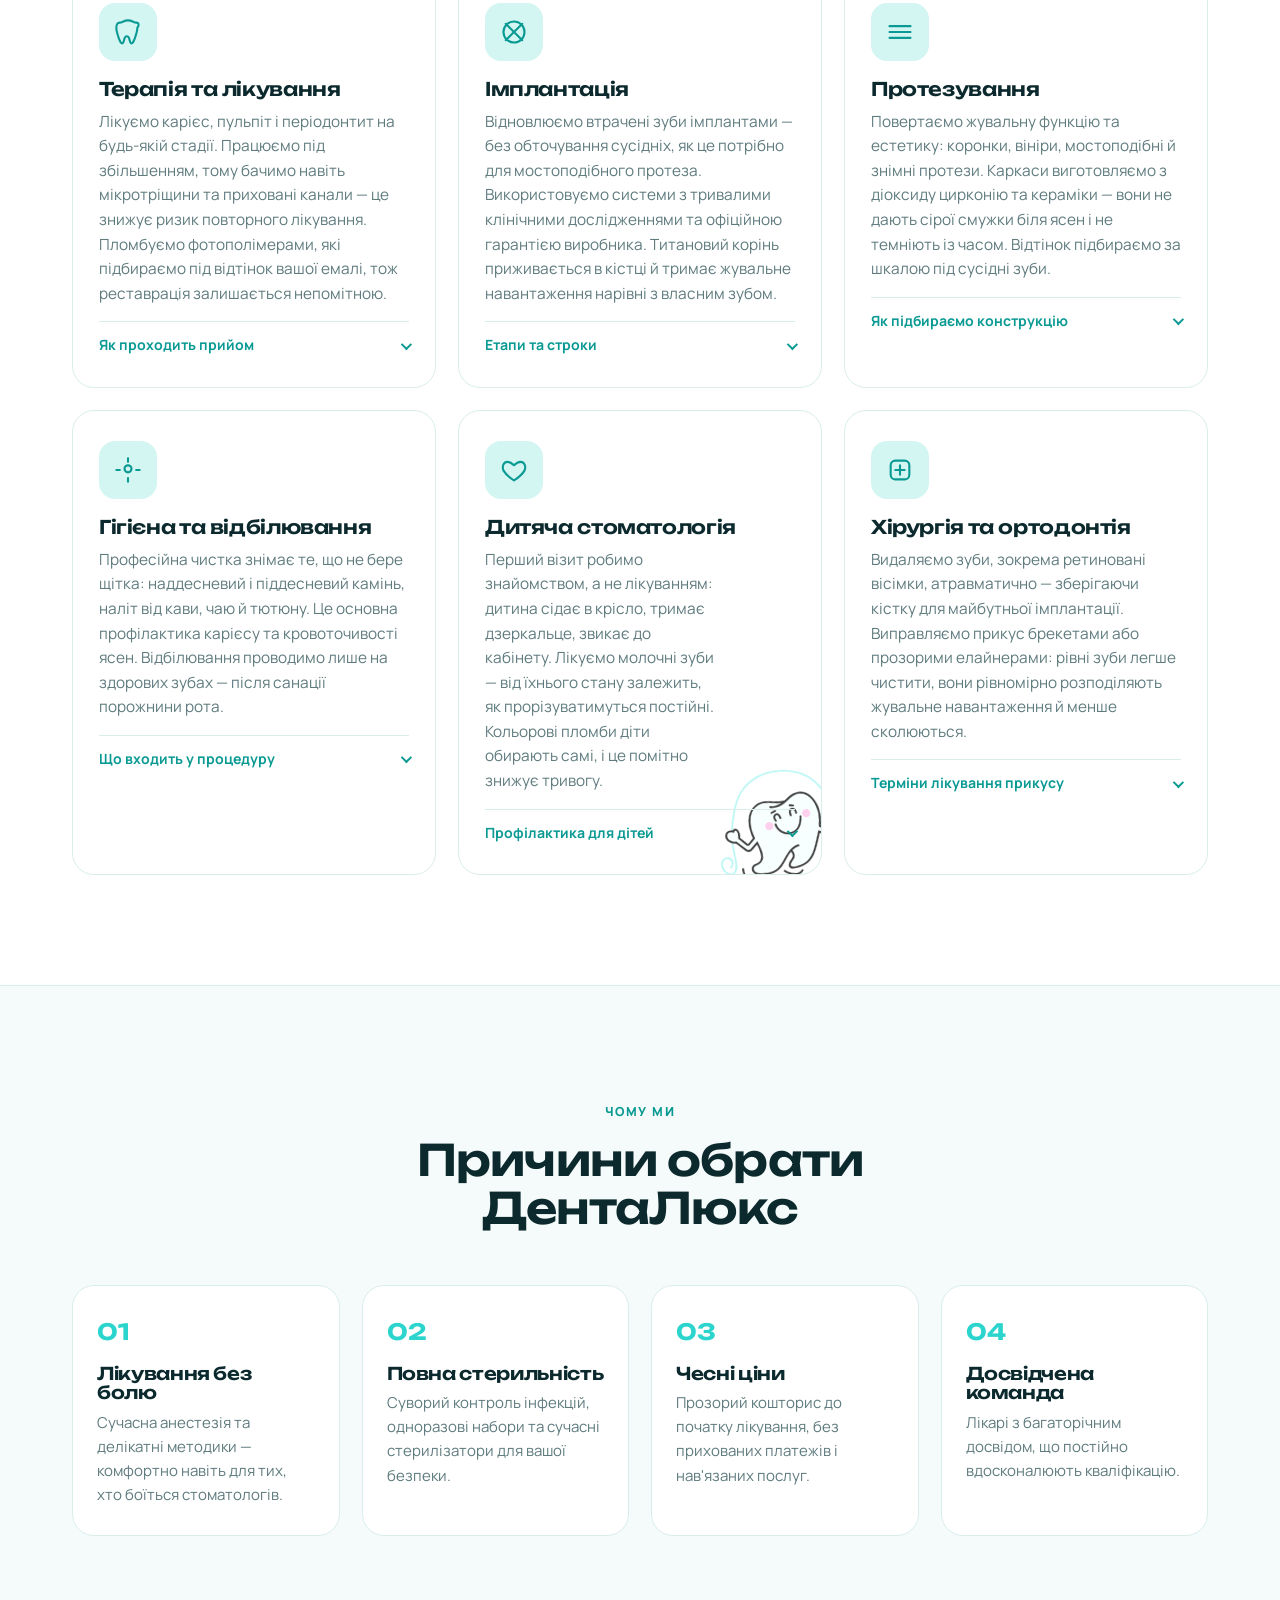
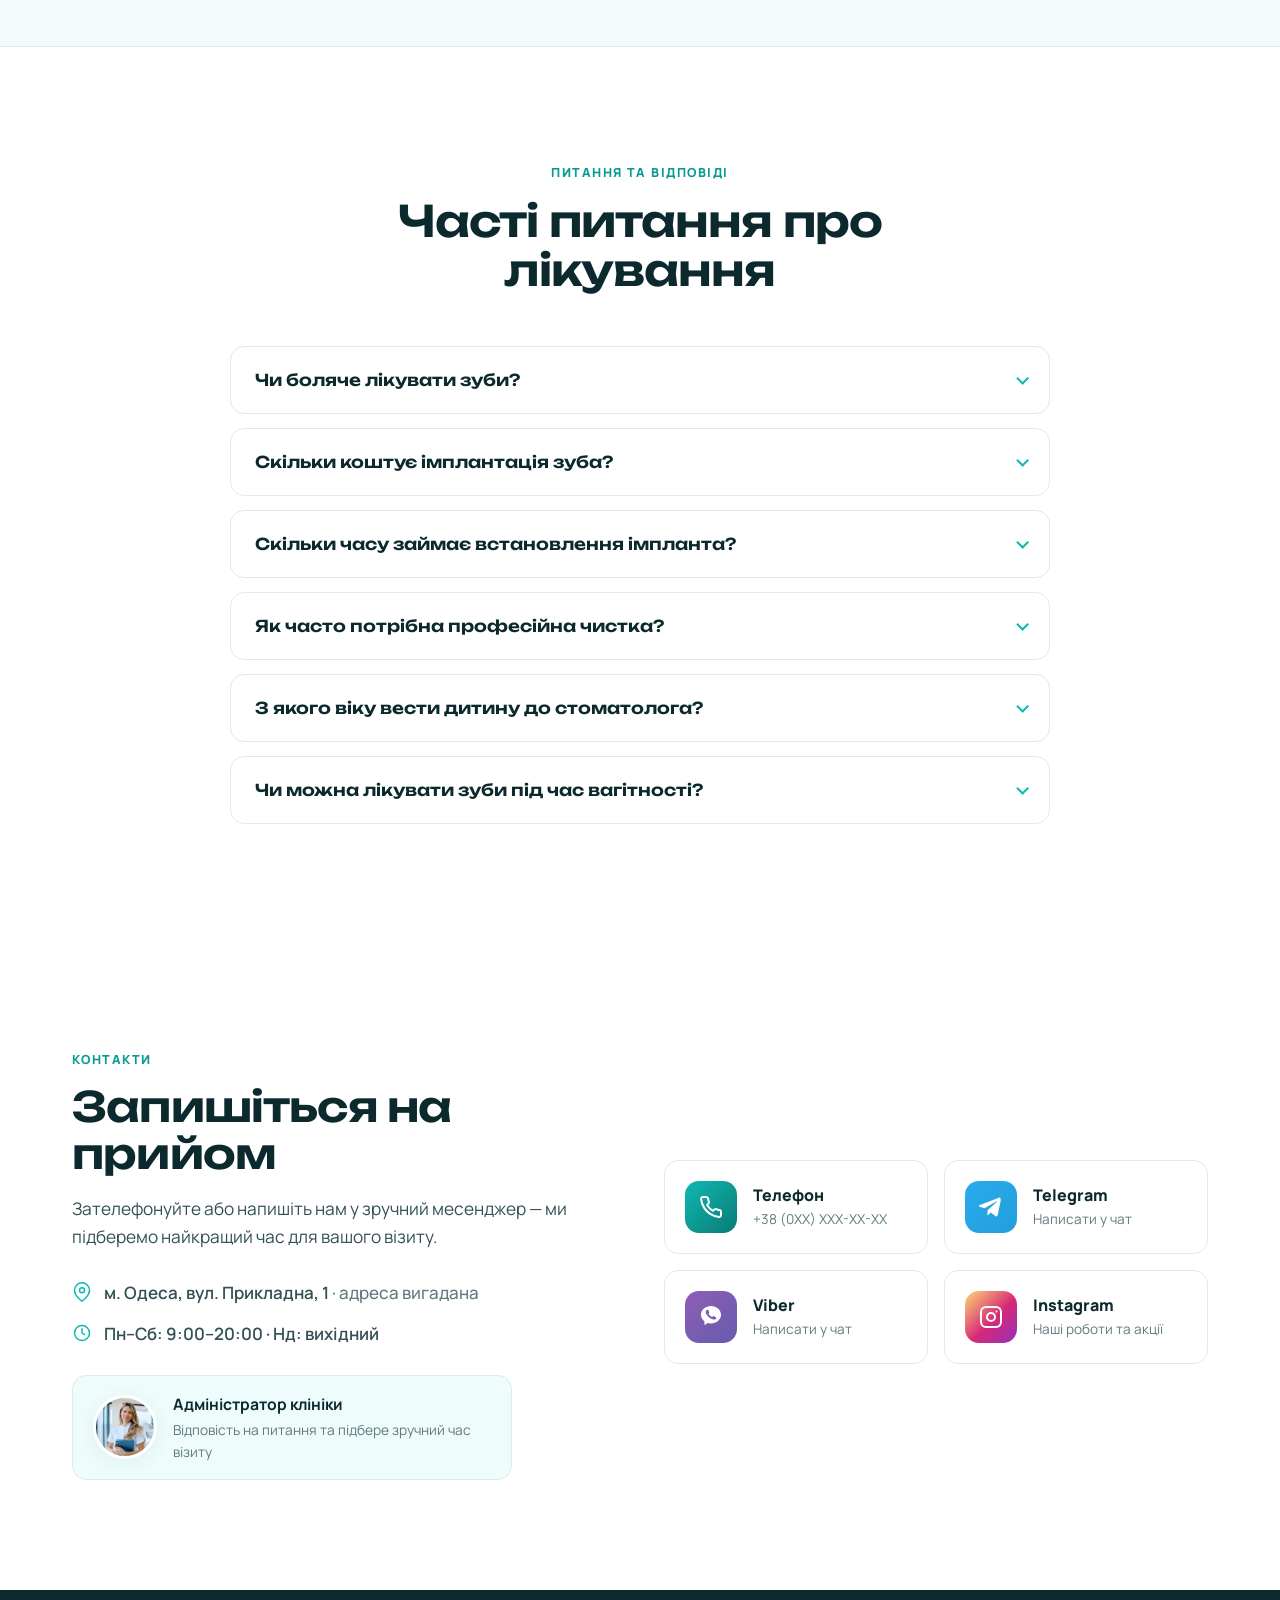
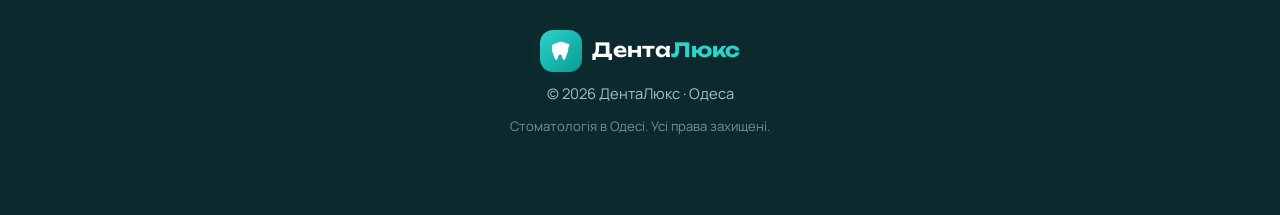
==== commit 0ac00ac9: "Animate FAQ accordion open/close; release .reveal after entrance The FAQ used a bare native <details" ====
--- a/index.html
+++ b/index.html
@@ -50,7 +50,7 @@
 
   <!-- ===== Styles ===== -->
   <!-- ?v= — версія для скидання кешу браузера після оновлень -->
-  <link rel="stylesheet" href="assets/css/style.css?v=6" />
+  <link rel="stylesheet" href="assets/css/style.css?v=7" />
 
   <!-- ===== Structured data: LocalBusiness ===== -->
   <script type="application/ld+json">
@@ -420,6 +420,6 @@
   <!-- Демо-банер: видно лише поки на <html> стоїть data-demo -->
   <div class="demo-banner" role="note" data-toast="Це демо: контакти не активні.">Демонстраційний сайт — портфоліо-проєкт. Послуги не надаються, клініка та її дані вигадані.</div>
 
-  <script src="assets/js/main.js?v=6"></script>
+  <script src="assets/js/main.js?v=7"></script>
 </body>
 </html>
--- a/assets/css/style.css
+++ b/assets/css/style.css
@@ -292,7 +292,9 @@
   padding: 2px 24px; transition: border-color .25s ease, box-shadow .25s ease;
 }
 .faq__item:hover { border-color: var(--mint-200); box-shadow: var(--shadow-sm); }
-.faq__item[open] { border-color: var(--teal-400); box-shadow: var(--shadow-sm); }
+/* :not(.is-collapsing) — під час закриття атрибут open ще стоїть (JS знімає
+   його в кінці анімації), а рамка й шеврон мають повертатись одразу */
+.faq__item[open]:not(.is-collapsing) { border-color: var(--teal-400); box-shadow: var(--shadow-md); }
 .faq__q {
   display: flex; align-items: center; gap: 18px; cursor: pointer; list-style: none;
   font-family: var(--font-display); font-weight: 600; font-size: 1.02rem; line-height: 1.35;
@@ -302,9 +304,10 @@
 .faq__q::after {
   content: ""; flex: none; margin-left: auto; width: 9px; height: 9px;
   border-right: 2px solid var(--teal-500); border-bottom: 2px solid var(--teal-500);
-  transform: rotate(45deg) translateY(-3px); transition: transform .3s var(--ease-out);
-}
-.faq__item[open] .faq__q::after { transform: rotate(-135deg) translateY(-3px); }
+  transform: rotate(45deg) translateY(-3px); transition: transform .42s var(--ease-out);
+}
+.faq__item[open]:not(.is-collapsing) .faq__q::after { transform: rotate(-135deg) translateY(-3px); }
+.faq__item[open]:not(.is-collapsing) .faq__q { color: var(--teal-700); }
 .faq__q:hover { color: var(--teal-700); }
 .faq__q:focus-visible { outline: none; border-radius: 8px; box-shadow: var(--ring); }
 .faq__a {
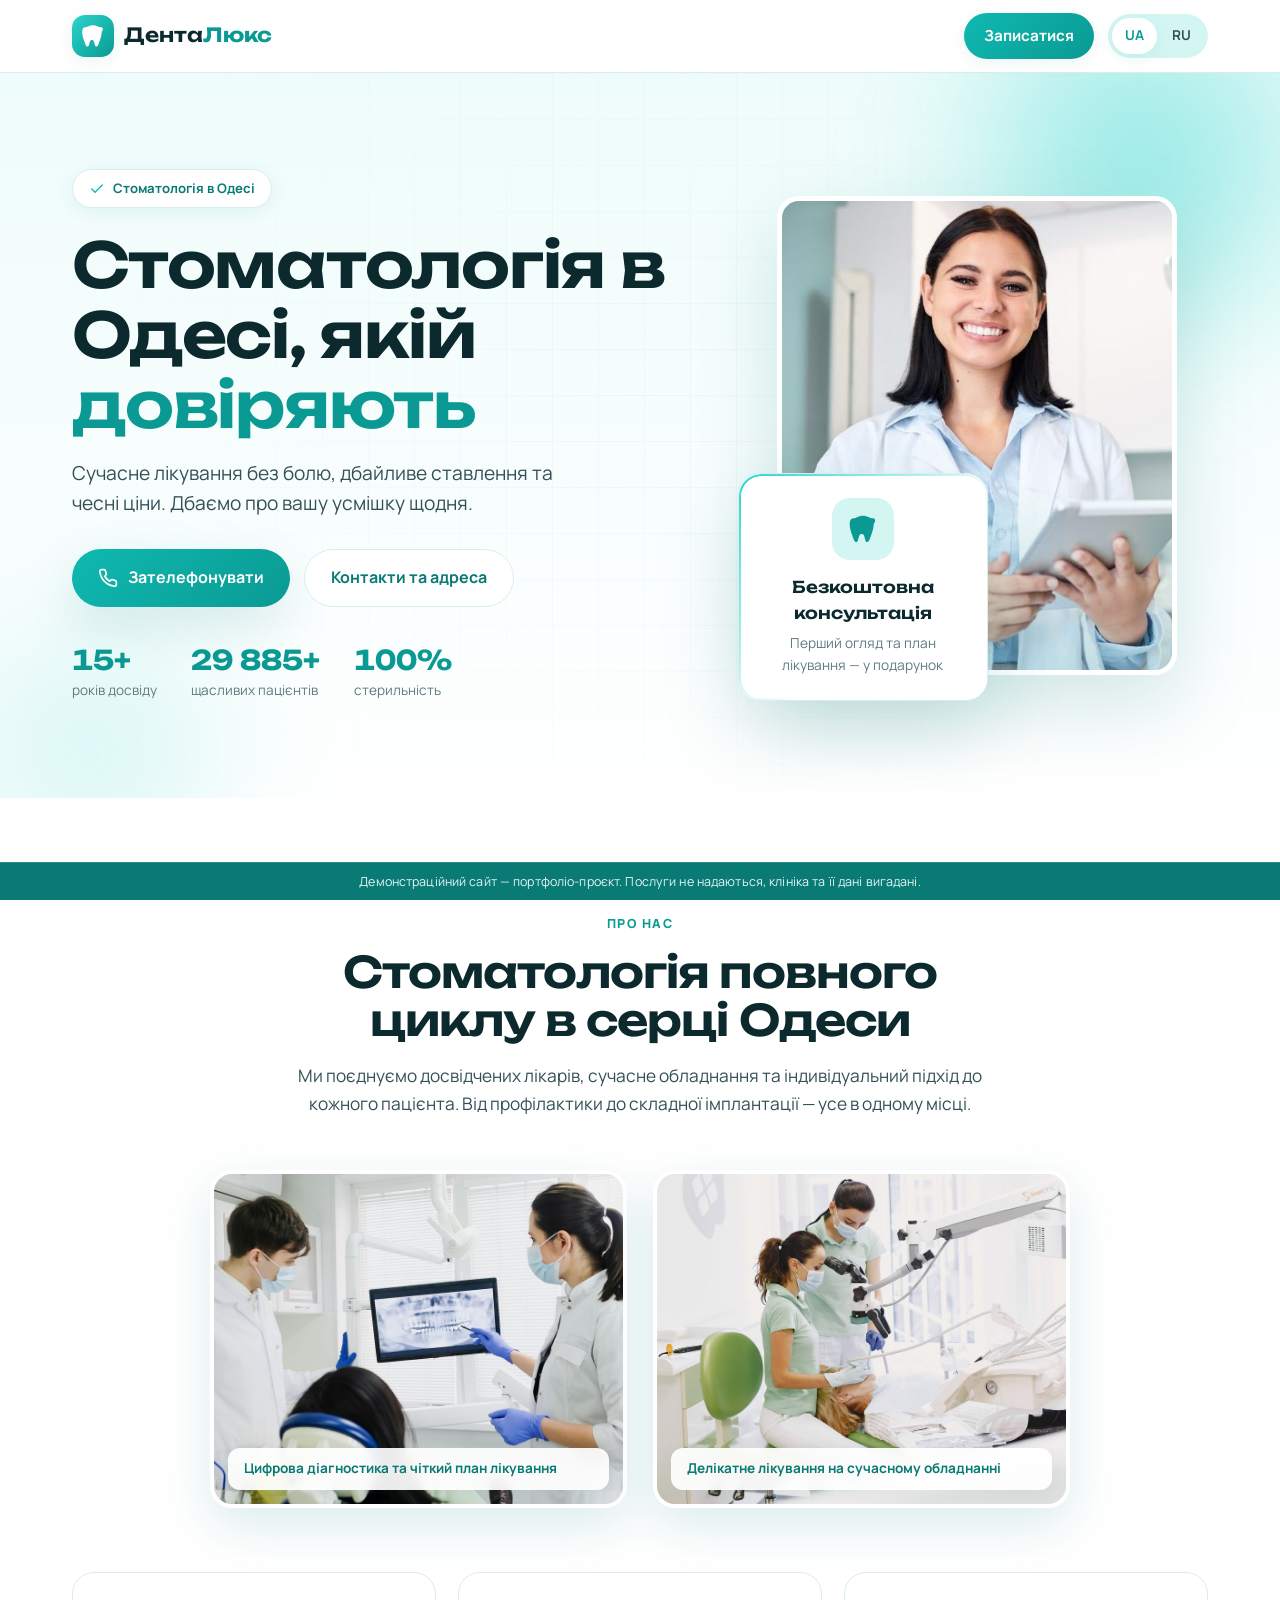
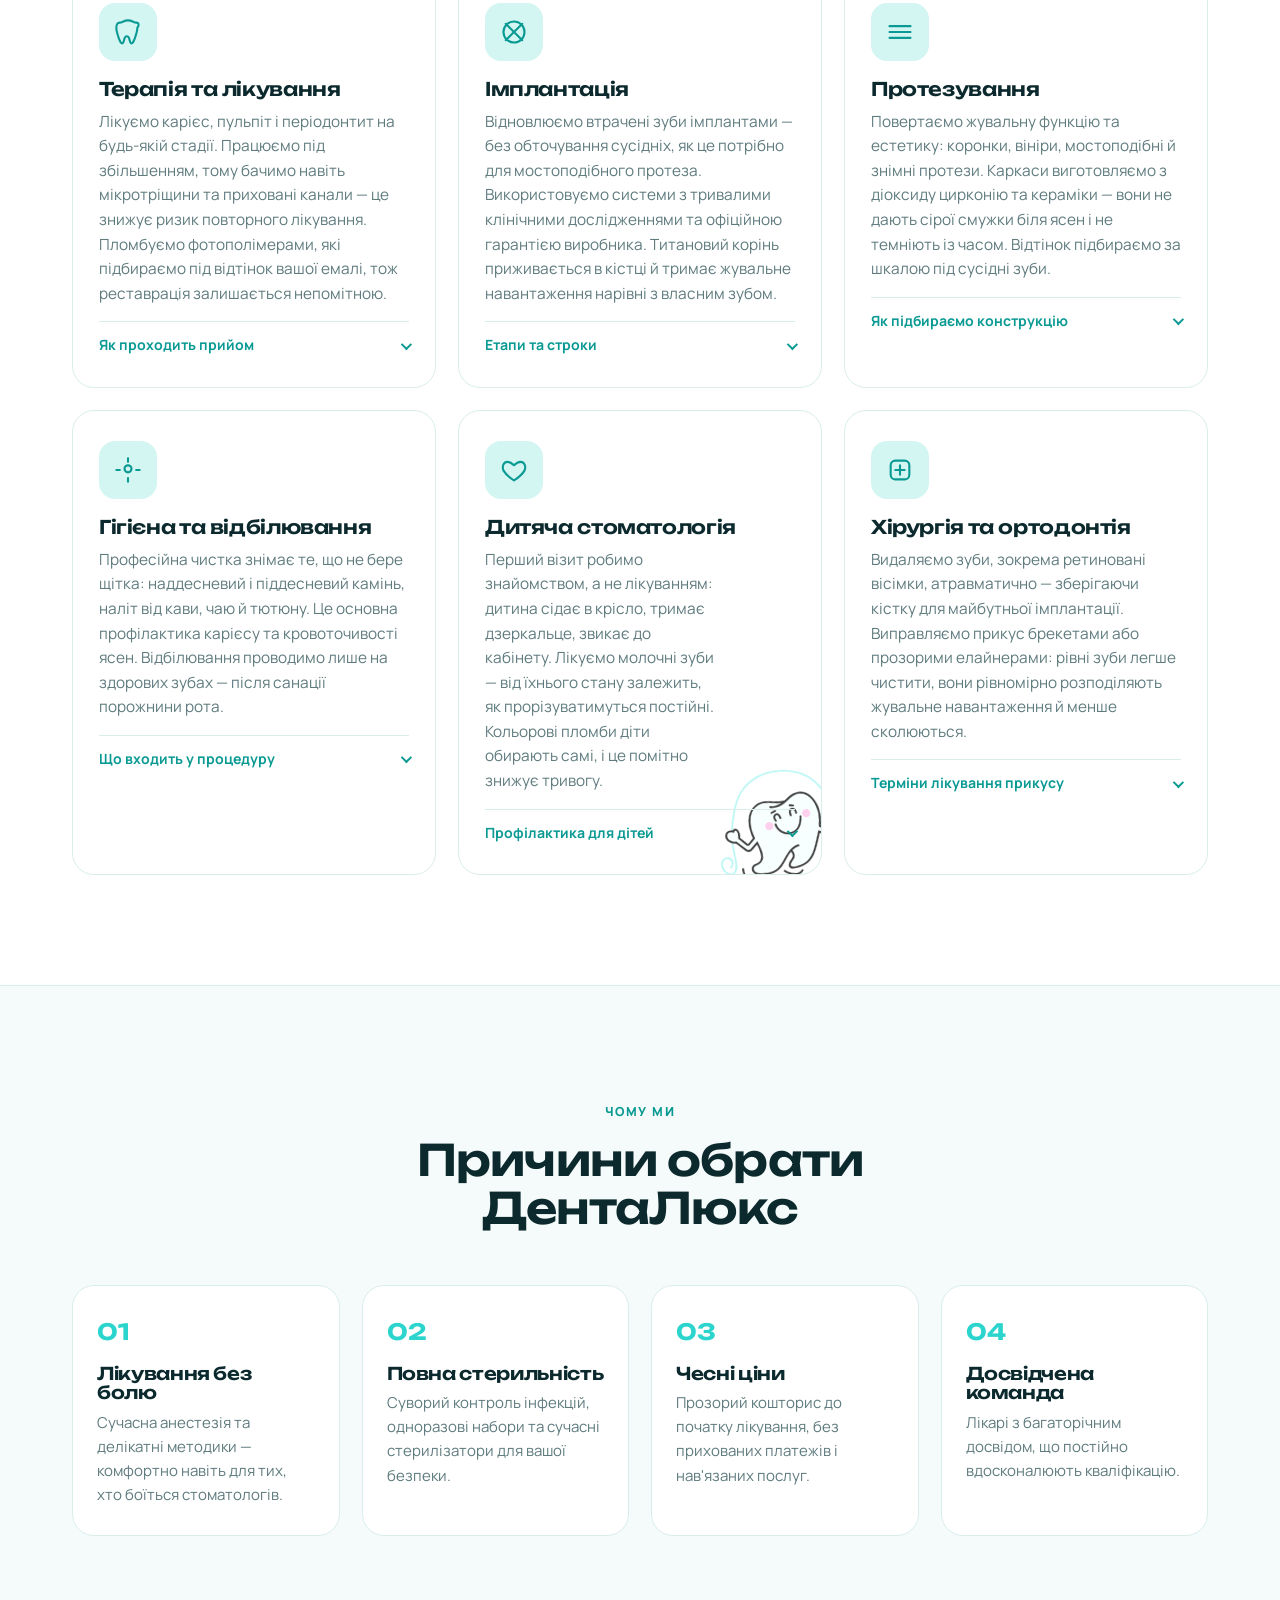
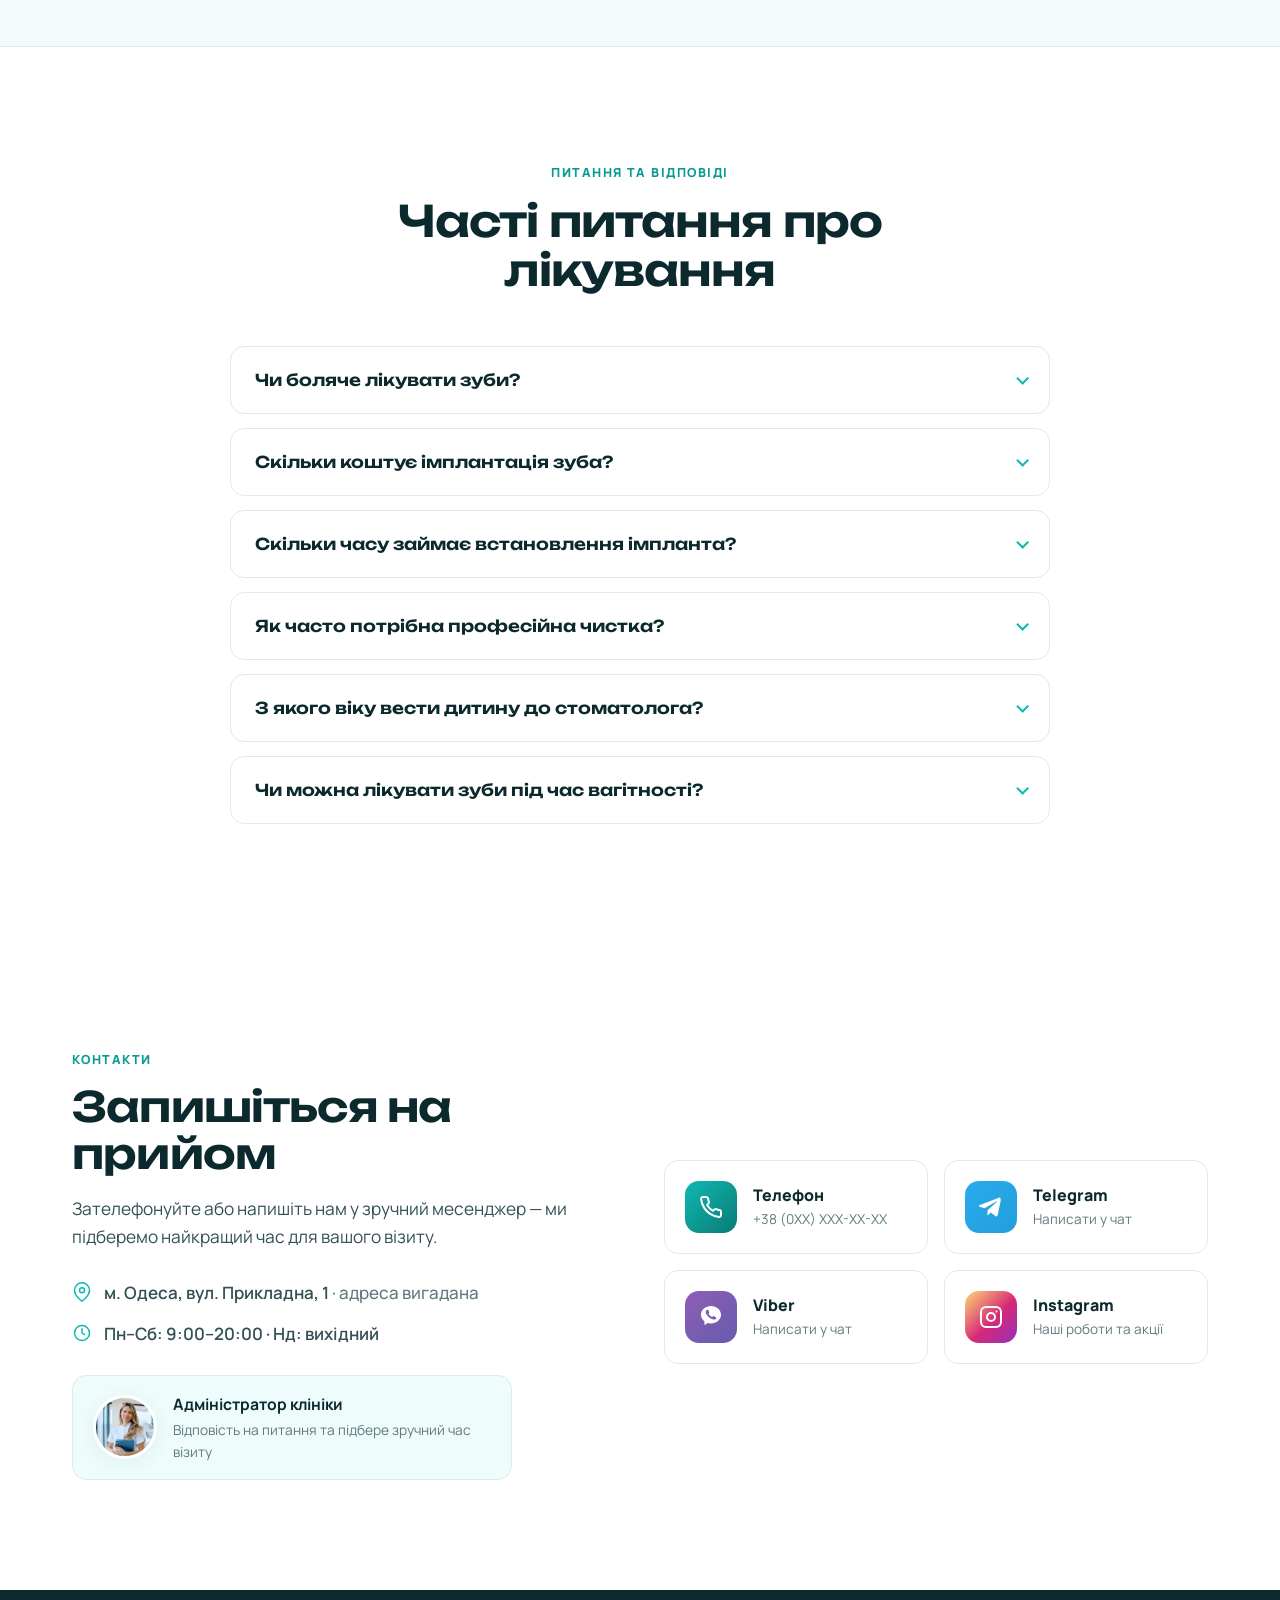
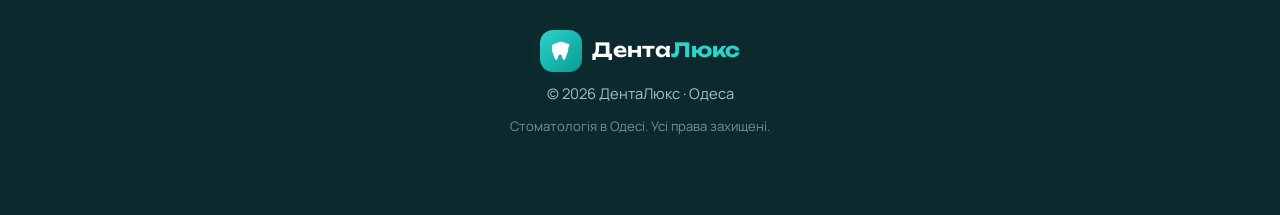
==== commit e0586b93: "Extend the accordion animation to the service-card details The collapsible "how it works" blocks in " ====
--- a/index.html
+++ b/index.html
@@ -50,7 +50,7 @@
 
   <!-- ===== Styles ===== -->
   <!-- ?v= — версія для скидання кешу браузера після оновлень -->
-  <link rel="stylesheet" href="assets/css/style.css?v=7" />
+  <link rel="stylesheet" href="assets/css/style.css?v=8" />
 
   <!-- ===== Structured data: LocalBusiness ===== -->
   <script type="application/ld+json">
@@ -420,6 +420,6 @@
   <!-- Демо-банер: видно лише поки на <html> стоїть data-demo -->
   <div class="demo-banner" role="note" data-toast="Це демо: контакти не активні.">Демонстраційний сайт — портфоліо-проєкт. Послуги не надаються, клініка та її дані вигадані.</div>
 
-  <script src="assets/js/main.js?v=7"></script>
+  <script src="assets/js/main.js?v=8"></script>
 </body>
 </html>
--- a/assets/css/style.css
+++ b/assets/css/style.css
@@ -248,9 +248,10 @@
 .svc-more > summary::after {
   content: ""; flex: none; margin-left: auto; width: 8px; height: 8px;
   border-right: 2px solid currentColor; border-bottom: 2px solid currentColor;
-  transform: rotate(45deg) translateY(-2px); transition: transform .3s var(--ease-out);
-}
-.svc-more[open] > summary::after { transform: rotate(-135deg) translateY(-2px); }
+  transform: rotate(45deg) translateY(-2px); transition: transform .42s var(--ease-out);
+}
+/* :not(.is-collapsing) — під час закриття open ще стоїть, шеврон має повертатись одразу */
+.svc-more[open]:not(.is-collapsing) > summary::after { transform: rotate(-135deg) translateY(-2px); }
 .svc-more > summary:hover { color: var(--teal-700); }
 .svc-more > summary:focus-visible { outline: none; border-radius: 6px; box-shadow: var(--ring); }
 .svc-more p { margin-top: 11px; font-size: .92rem; }
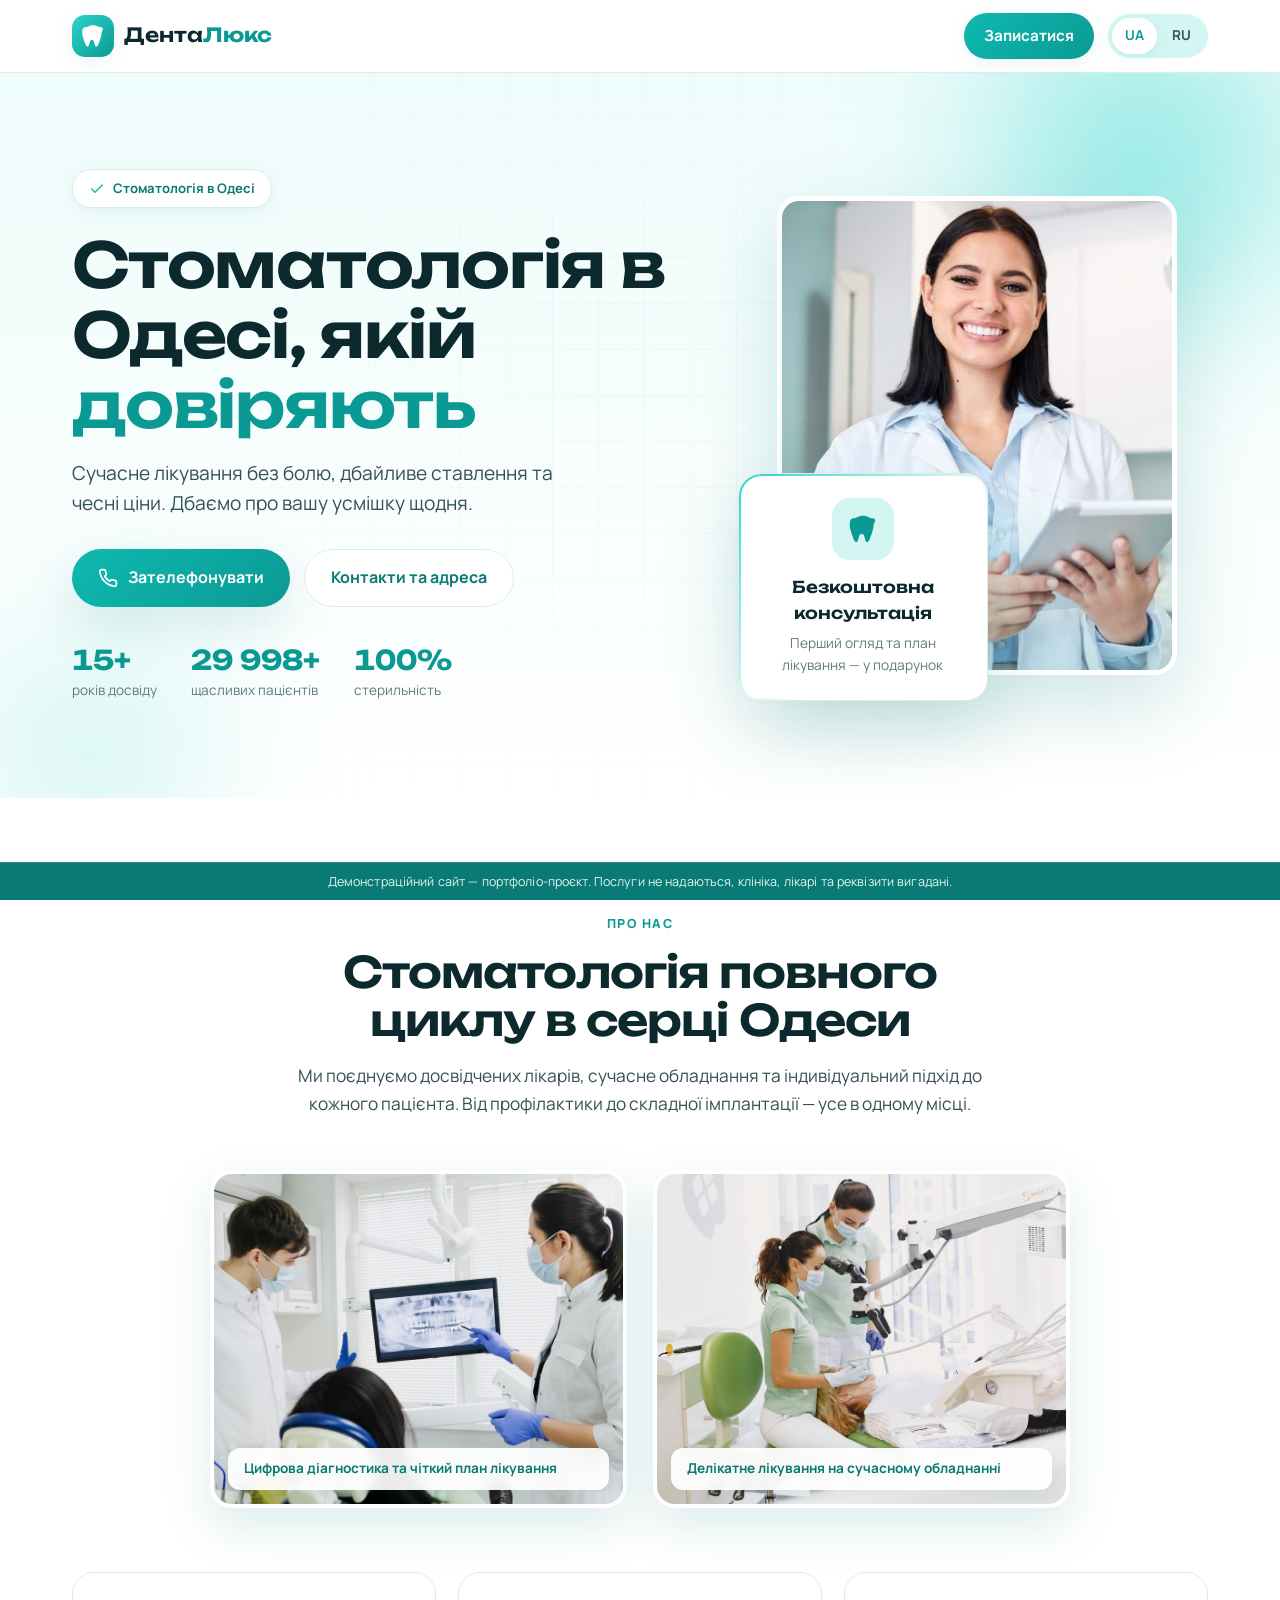
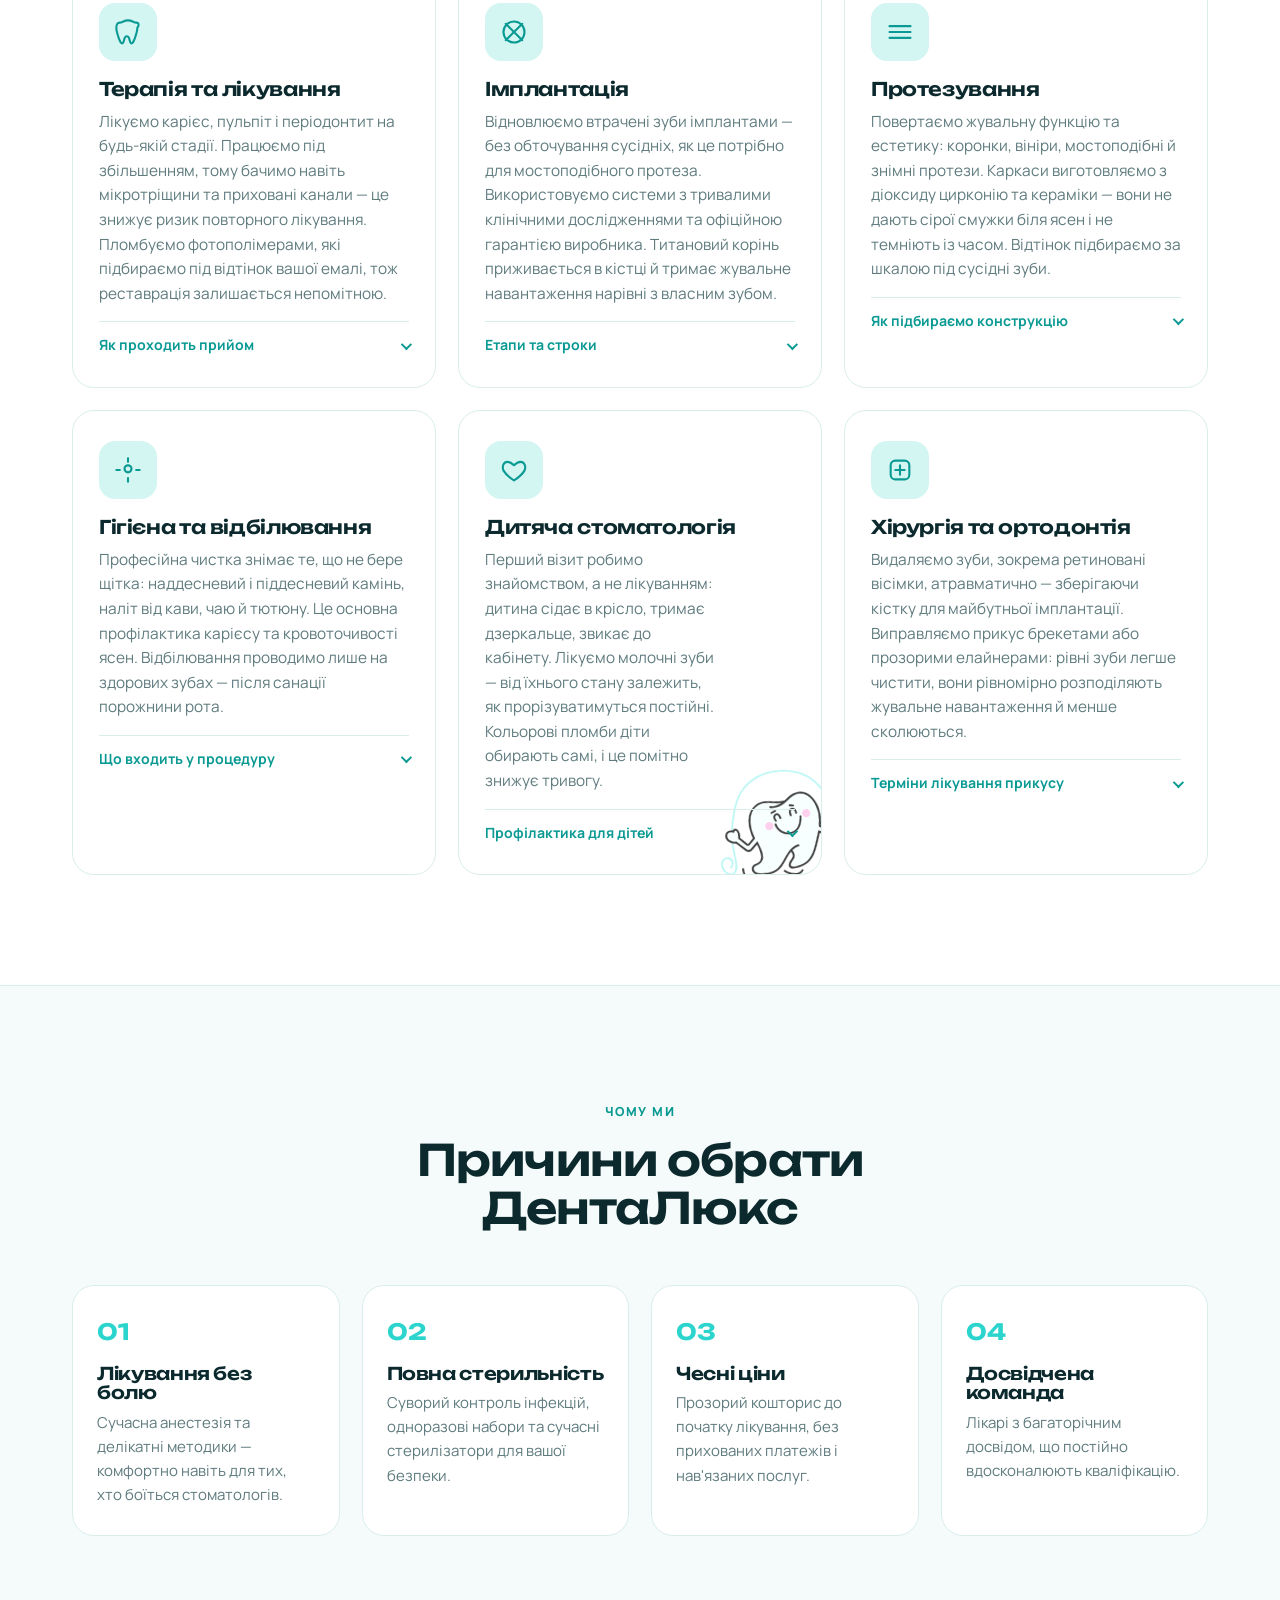
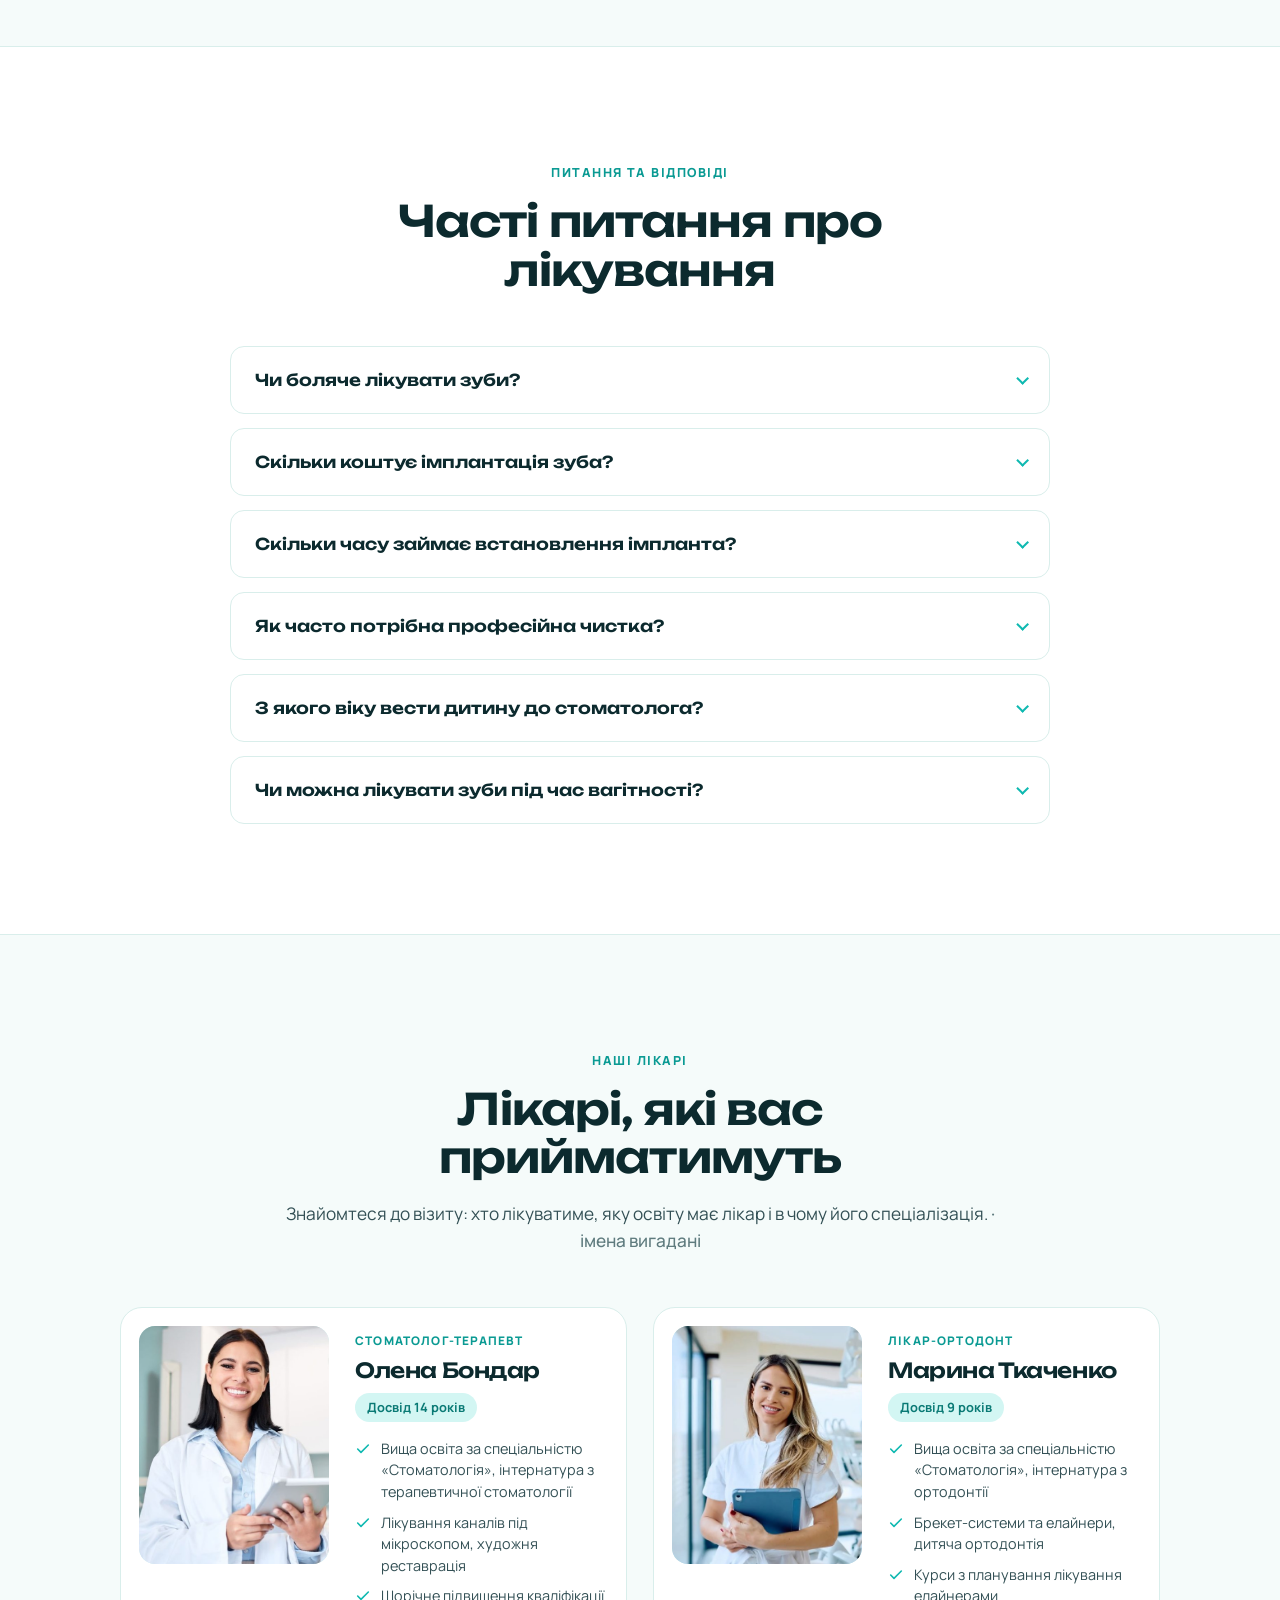
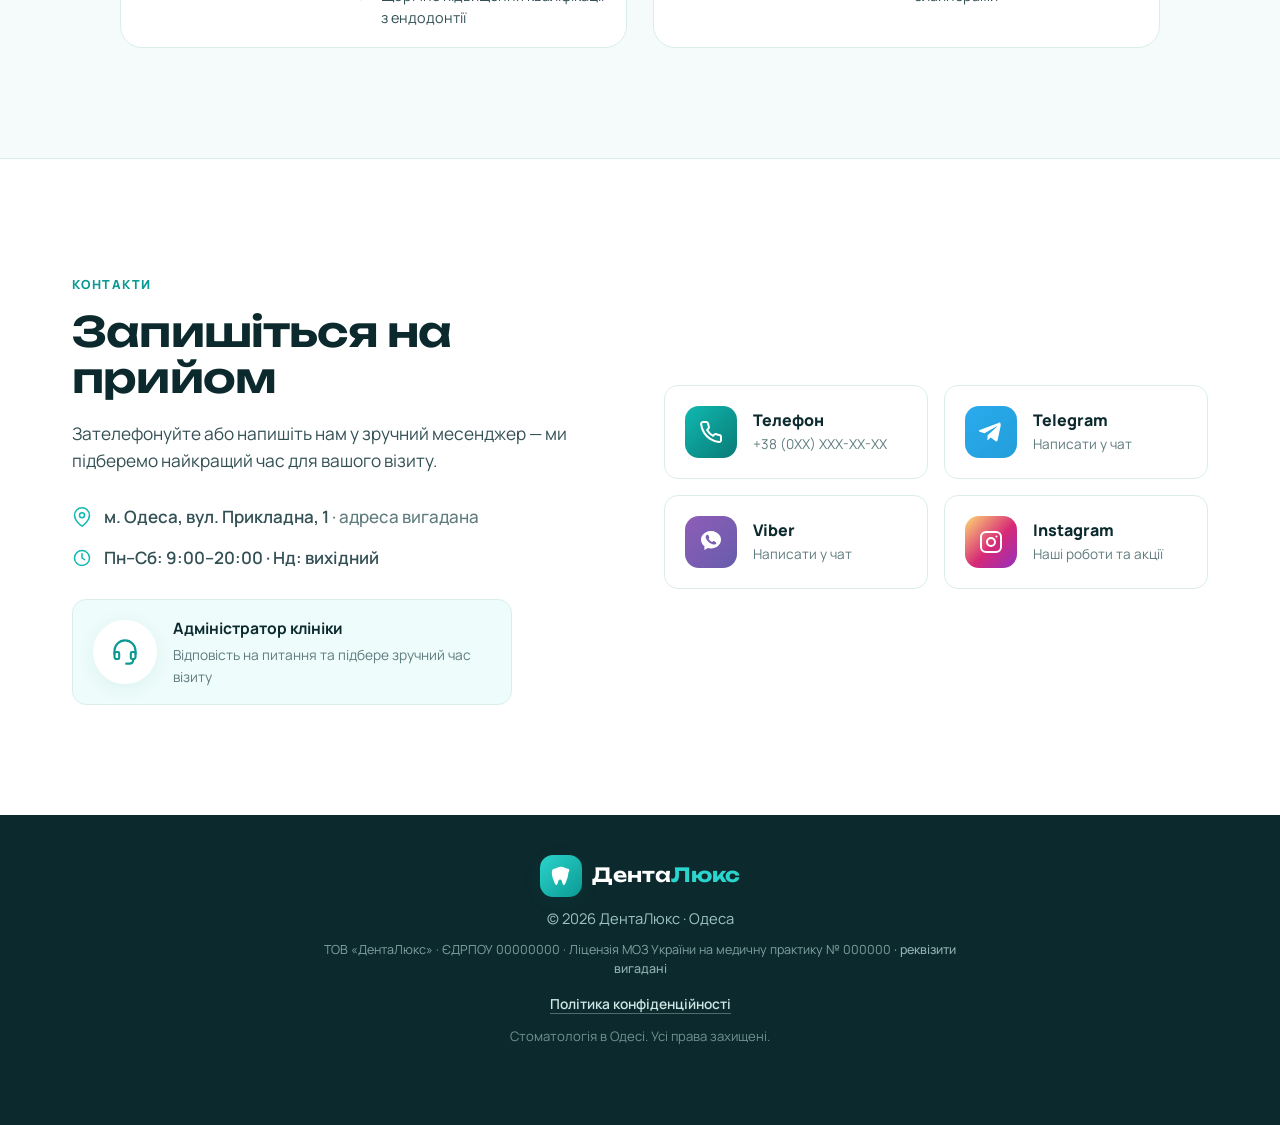
==== commit 54d3c9e8: "E-E-A-T: doctors block, legal details, privacy policy (audit item 8) Dentistry is YMYL, where search" ====
--- a/index.html
+++ b/index.html
@@ -50,7 +50,7 @@
 
   <!-- ===== Styles ===== -->
   <!-- ?v= — версія для скидання кешу браузера після оновлень -->
-  <link rel="stylesheet" href="assets/css/style.css?v=8" />
+  <link rel="stylesheet" href="assets/css/style.css?v=9" />
 
   <!-- ===== Structured data: LocalBusiness ===== -->
   <script type="application/ld+json">
@@ -62,6 +62,10 @@
     "url": "https://yanisdigital.github.io/case-stomatology-Odesa/",
     "telephone": "+380000000000",
     "priceRange": "$$",
+    "employee": [
+      { "@type": "Person", "name": "Олена Бондар", "jobTitle": "Стоматолог-терапевт" },
+      { "@type": "Person", "name": "Марина Ткаченко", "jobTitle": "Лікар-ортодонт" }
+    ],
     "address": {
       "@type": "PostalAddress",
       "streetAddress": "вул. Прикладна, 1",
@@ -323,6 +327,52 @@
       </div>
     </section>
 
+    <!-- ================= TEAM ================= -->
+    <section class="section section--alt" id="team">
+      <div class="container">
+        <div class="section__head">
+          <span class="eyebrow">Наші лікарі</span>
+          <h2 class="section__title">Лікарі, які вас прийматимуть</h2>
+          <p class="section__lead">Знайомтеся до візиту: хто лікуватиме, яку освіту має лікар і в чому його спеціалізація. <span class="demo-note">· імена вигадані</span></p>
+        </div>
+
+        <div class="team">
+          <article class="doctor">
+            <div class="doctor__photo">
+              <img src="assets/img/doctor-1.jpg" width="568" height="683" loading="lazy"
+                   alt="Олена Бондар, стоматолог-терапевт" />
+            </div>
+            <div class="doctor__body">
+              <span class="doctor__role">Стоматолог-терапевт</span>
+              <h3 class="doctor__name">Олена Бондар</h3>
+              <span class="doctor__exp">Досвід 14 років</span>
+              <ul class="doctor__creds">
+                <li><svg viewBox="0 0 24 24" width="16" height="16" fill="none" stroke="currentColor" stroke-width="2.4" stroke-linecap="round" stroke-linejoin="round" aria-hidden="true"><path d="M20 6 9 17l-5-5"/></svg><span>Вища освіта за спеціальністю «Стоматологія», інтернатура з терапевтичної стоматології</span></li>
+                <li><svg viewBox="0 0 24 24" width="16" height="16" fill="none" stroke="currentColor" stroke-width="2.4" stroke-linecap="round" stroke-linejoin="round" aria-hidden="true"><path d="M20 6 9 17l-5-5"/></svg><span>Лікування каналів під мікроскопом, художня реставрація</span></li>
+                <li><svg viewBox="0 0 24 24" width="16" height="16" fill="none" stroke="currentColor" stroke-width="2.4" stroke-linecap="round" stroke-linejoin="round" aria-hidden="true"><path d="M20 6 9 17l-5-5"/></svg><span>Щорічне підвищення кваліфікації з ендодонтії</span></li>
+              </ul>
+            </div>
+          </article>
+          <article class="doctor">
+            <div class="doctor__photo">
+              <img src="assets/img/doctor-2.jpg" width="515" height="575" loading="lazy"
+                   alt="Марина Ткаченко, лікар-ортодонт" />
+            </div>
+            <div class="doctor__body">
+              <span class="doctor__role">Лікар-ортодонт</span>
+              <h3 class="doctor__name">Марина Ткаченко</h3>
+              <span class="doctor__exp">Досвід 9 років</span>
+              <ul class="doctor__creds">
+                <li><svg viewBox="0 0 24 24" width="16" height="16" fill="none" stroke="currentColor" stroke-width="2.4" stroke-linecap="round" stroke-linejoin="round" aria-hidden="true"><path d="M20 6 9 17l-5-5"/></svg><span>Вища освіта за спеціальністю «Стоматологія», інтернатура з ортодонтії</span></li>
+                <li><svg viewBox="0 0 24 24" width="16" height="16" fill="none" stroke="currentColor" stroke-width="2.4" stroke-linecap="round" stroke-linejoin="round" aria-hidden="true"><path d="M20 6 9 17l-5-5"/></svg><span>Брекет-системи та елайнери, дитяча ортодонтія</span></li>
+                <li><svg viewBox="0 0 24 24" width="16" height="16" fill="none" stroke="currentColor" stroke-width="2.4" stroke-linecap="round" stroke-linejoin="round" aria-hidden="true"><path d="M20 6 9 17l-5-5"/></svg><span>Курси з планування лікування елайнерами</span></li>
+              </ul>
+            </div>
+          </article>
+        </div>
+      </div>
+    </section>
+
     <!-- ================= CONTACTS ================= -->
     <section class="section" id="contacts">
       <div class="container">
@@ -344,8 +394,7 @@
             </ul>
 
             <div class="contacts__person">
-              <img src="assets/img/doctor-2.jpg" width="515" height="575" loading="lazy"
-                   alt="Адміністратор клініки ДентаЛюкс" />
+              <span class="contacts__person-icon" aria-hidden="true"><svg viewBox="0 0 24 24" width="28" height="28" fill="none" stroke="currentColor" stroke-width="1.8" stroke-linecap="round" stroke-linejoin="round"><path d="M3 14v-3a9 9 0 0 1 18 0v3"/><path d="M21 16a2 2 0 0 1-2 2h-1a1 1 0 0 1-1-1v-4a1 1 0 0 1 1-1h3v4Z"/><path d="M3 16a2 2 0 0 0 2 2h1a1 1 0 0 0 1-1v-4a1 1 0 0 0-1-1H3v4Z"/><path d="M19 18v1a3 3 0 0 1-3 3h-3"/></svg></span>
               <div class="contacts__person-text">
                 <strong>Адміністратор клініки</strong>
                 <span>Відповість на питання та підбере зручний час візиту</span>
@@ -413,13 +462,15 @@
         <span class="logo__text">Дента<strong>Люкс</strong></span>
       </a>
       <p class="footer__copy">© <span id="year">2026</span> ДентаЛюкс · <span>Одеса</span></p>
+      <p class="footer__legal">ТОВ «ДентаЛюкс» · ЄДРПОУ 00000000 · Ліцензія МОЗ України на медичну практику № 000000 <span class="demo-note">· реквізити вигадані</span></p>
+      <p class="footer__links"><a href="privacy.html">Політика конфіденційності</a></p>
       <p class="footer__note">Стоматологія в Одесі. Усі права захищені.</p>
     </div>
   </footer>
 
   <!-- Демо-банер: видно лише поки на <html> стоїть data-demo -->
-  <div class="demo-banner" role="note" data-toast="Це демо: контакти не активні.">Демонстраційний сайт — портфоліо-проєкт. Послуги не надаються, клініка та її дані вигадані.</div>
-
-  <script src="assets/js/main.js?v=8"></script>
+  <div class="demo-banner" role="note" data-toast="Це демо: контакти не активні.">Демонстраційний сайт — портфоліо-проєкт. Послуги не надаються, клініка, лікарі та реквізити вигадані.</div>
+
+  <script src="assets/js/main.js?v=9"></script>
 </body>
 </html>
--- a/assets/css/style.css
+++ b/assets/css/style.css
@@ -286,6 +286,34 @@
 .feature h3 { font-size: 1.1rem; margin: 14px 0 8px; }
 .feature p { color: var(--muted); font-size: .94rem; }
 
+/* ---------- команда лікарів ---------- */
+.team { display: grid; grid-template-columns: repeat(2, 1fr); gap: 26px; max-width: 1040px; margin: 0 auto; }
+.doctor {
+  display: grid; grid-template-columns: 190px 1fr; gap: 26px; align-items: start;
+  background: #fff; border: 1px solid var(--line); border-radius: var(--radius); padding: 18px;
+  transition: transform .3s var(--ease-out), box-shadow .3s var(--ease-out), border-color .3s ease;
+}
+.doctor:hover { transform: translateY(-5px); box-shadow: var(--shadow-md); border-color: var(--mint-200); }
+.doctor__photo { border-radius: 16px; overflow: hidden; aspect-ratio: 4 / 5; background: var(--mint-100); }
+.doctor__photo img {
+  width: 100%; height: 100%; object-fit: cover; object-position: 50% 15%;
+  transition: transform .7s var(--ease-out);
+}
+.doctor:hover .doctor__photo img { transform: scale(1.06); }
+.doctor__body { padding-top: 6px; }
+.doctor__role {
+  display: block; font-weight: 800; font-size: .74rem; letter-spacing: .1em; text-transform: uppercase;
+  color: var(--teal-600);
+}
+.doctor__name { font-size: 1.3rem; margin: 8px 0 10px; }
+.doctor__exp {
+  display: inline-block; padding: 4px 12px; border-radius: 100px;
+  font-weight: 700; font-size: .8rem; color: var(--teal-700); background: var(--mint-100);
+}
+.doctor__creds { margin-top: 16px; display: grid; gap: 9px; }
+.doctor__creds li { display: flex; gap: 10px; align-items: flex-start; font-size: .9rem; color: var(--ink-soft); line-height: 1.5; }
+.doctor__creds svg { flex: none; margin-top: 3px; color: var(--teal-500); }
+
 /* ---------- FAQ ---------- */
 .faq { max-width: 820px; margin: 0 auto; display: grid; gap: 14px; }
 .faq__item {
@@ -334,6 +362,11 @@
   width: 64px; height: 64px; border-radius: 50%; object-fit: cover;
   border: 3px solid #fff; box-shadow: var(--shadow-sm); flex: none;
 }
+/* фото тепер у лікаря в блоці команди — адміністратору іконка */
+.contacts__person-icon {
+  display: grid; place-items: center; flex: none; width: 64px; height: 64px; border-radius: 50%;
+  color: var(--teal-600); background: #fff; border: 3px solid #fff; box-shadow: var(--shadow-sm);
+}
 .contacts__person-text { display: flex; flex-direction: column; gap: 2px; }
 .contacts__person-text strong { font-size: .98rem; }
 .contacts__person-text span { font-size: .86rem; color: var(--muted); }
@@ -370,6 +403,22 @@
 .logo--footer .logo__text strong { color: var(--teal-400); }
 .footer__copy { font-size: .92rem; color: #9fc4c1; }
 .footer__note { font-size: .82rem; color: #6f928f; }
+.footer__legal { font-size: .78rem; color: #7fa3a0; max-width: 640px; line-height: 1.55; }
+.footer__links a { font-size: .86rem; font-weight: 600; color: #cfe6e4; border-bottom: 1px solid rgba(207, 230, 228, .35); transition: color .2s ease, border-color .2s ease; }
+.footer__links a:hover { color: #fff; border-color: #fff; }
+
+/* ---------- сторінка політики конфіденційності ---------- */
+.legal { padding-block: clamp(40px, 7vw, 84px); }
+.legal__inner { max-width: 780px; }
+.legal__back { display: inline-block; margin-bottom: 26px; font-weight: 700; font-size: .9rem; color: var(--teal-600); }
+.legal__back:hover { color: var(--teal-700); }
+.legal h1 { font-size: clamp(1.9rem, 4.5vw, 2.8rem); }
+.legal__updated { margin-top: 10px; font-size: .88rem; color: var(--muted); }
+.legal h2 { font-size: 1.15rem; margin: 36px 0 12px; }
+.legal p, .legal li { color: var(--ink-soft); line-height: 1.7; }
+.legal p + p { margin-top: 12px; }
+.legal ul { list-style: disc; padding-left: 22px; margin: 10px 0 12px; display: grid; gap: 6px; }
+.legal li::marker { color: var(--teal-500); }
 
 /* =========================================================
    ДЕМО-РЕЖИМ (портфоліо)
@@ -389,6 +438,7 @@
 /* футер не ховається під банером */
 html[data-demo] .site-footer { padding-bottom: calc(40px + var(--demo-h)); }
 html[data-demo] .demo-note { display: inline; font-weight: 500; color: var(--muted); }
+html[data-demo] .site-footer .demo-note { color: #8fb3b0; } /* на темному фоні футера */
 
 /* повідомлення при кліку на неактивний контакт */
 html[data-demo] .demo-toast {
@@ -466,6 +516,7 @@
   .services { grid-template-columns: repeat(2, 1fr); }
   .features { grid-template-columns: repeat(2, 1fr); }
   .contacts { grid-template-columns: 1fr; gap: 32px; }
+  .team { grid-template-columns: 1fr; max-width: 620px; }
   .about-media { gap: 18px; margin-bottom: 52px; }
   .about-media__item img { height: 250px; }
 }
@@ -482,6 +533,8 @@
   .hero__actions { width: 100%; }
   :root { --demo-h: 52px; } /* на телефоні текст банера — у два рядки */
   html[data-demo] .demo-banner { font-size: .72rem; padding: 9px 14px; }
+  .doctor { grid-template-columns: 1fr; gap: 18px; }
+  .doctor__photo { aspect-ratio: 5 / 4; }
   .faq__item { padding: 2px 18px; }
   .faq__q { font-size: .95rem; gap: 12px; padding: 17px 0; }
 }
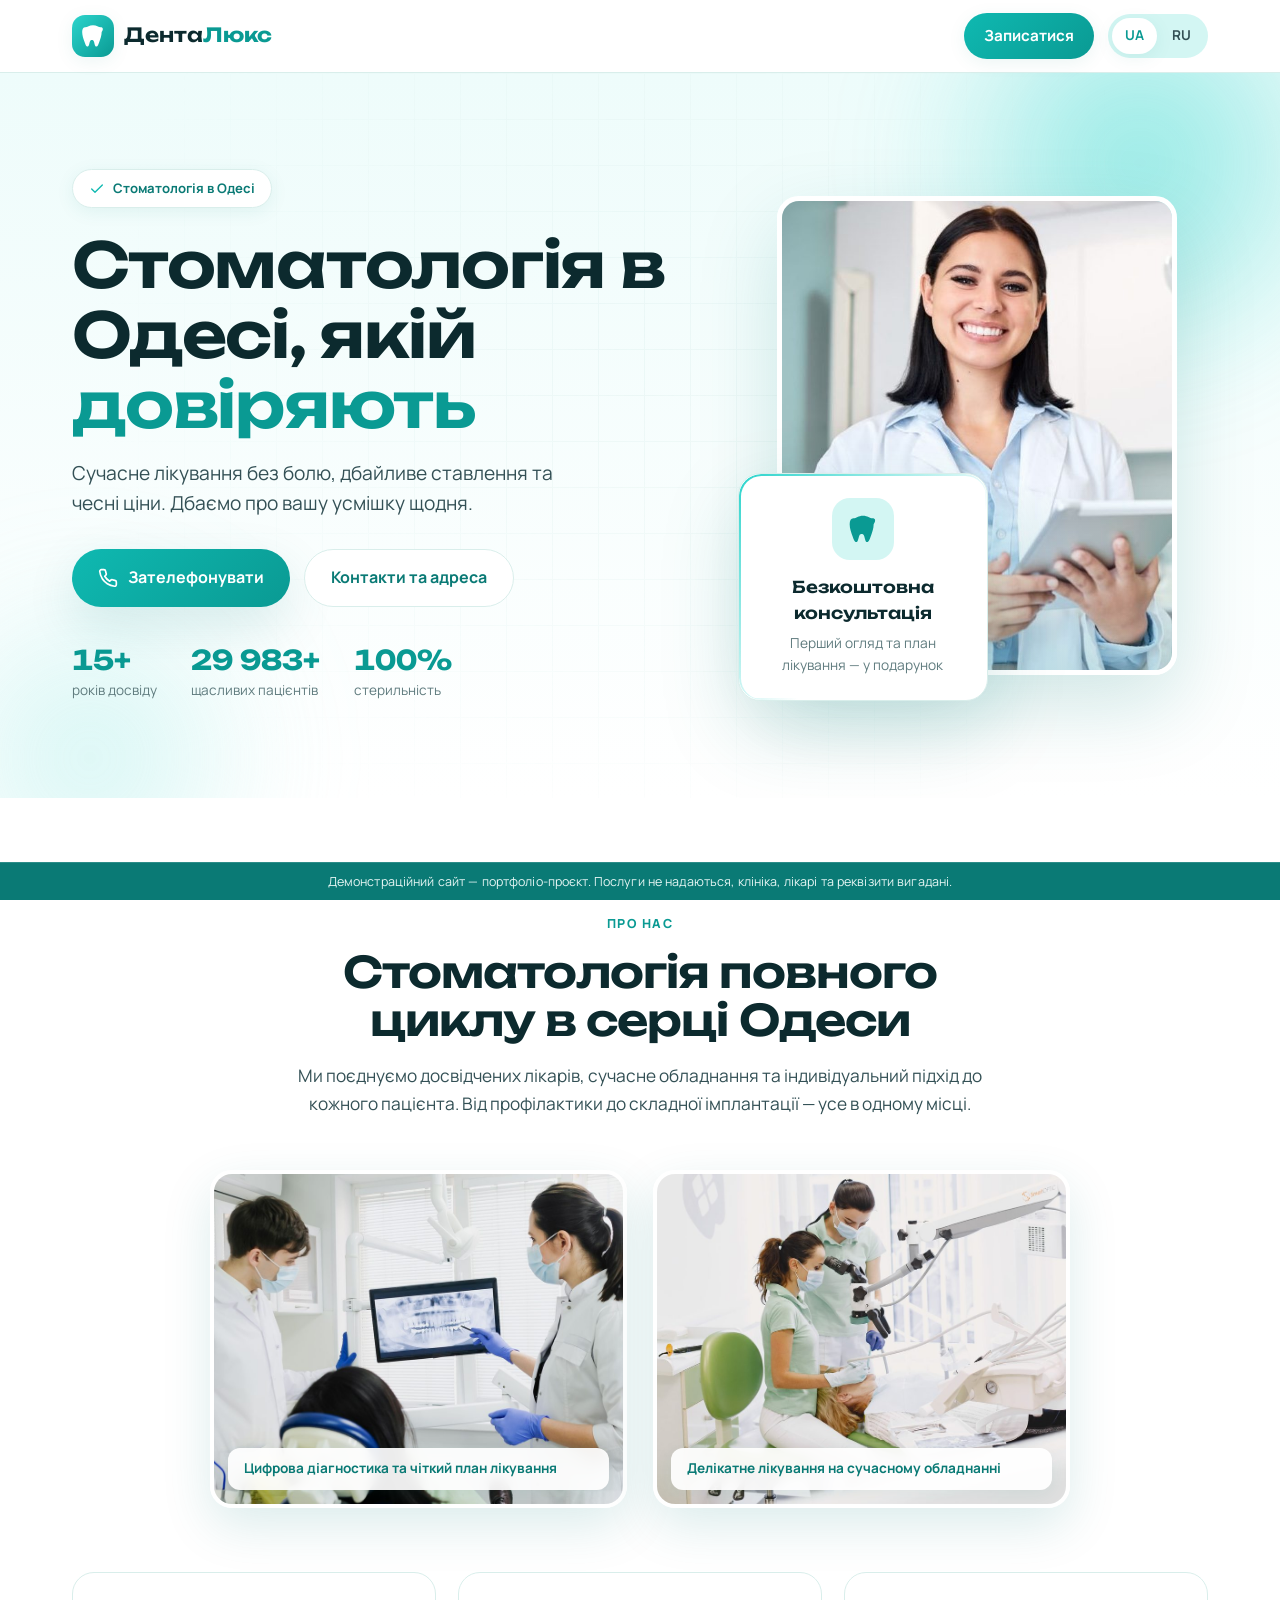
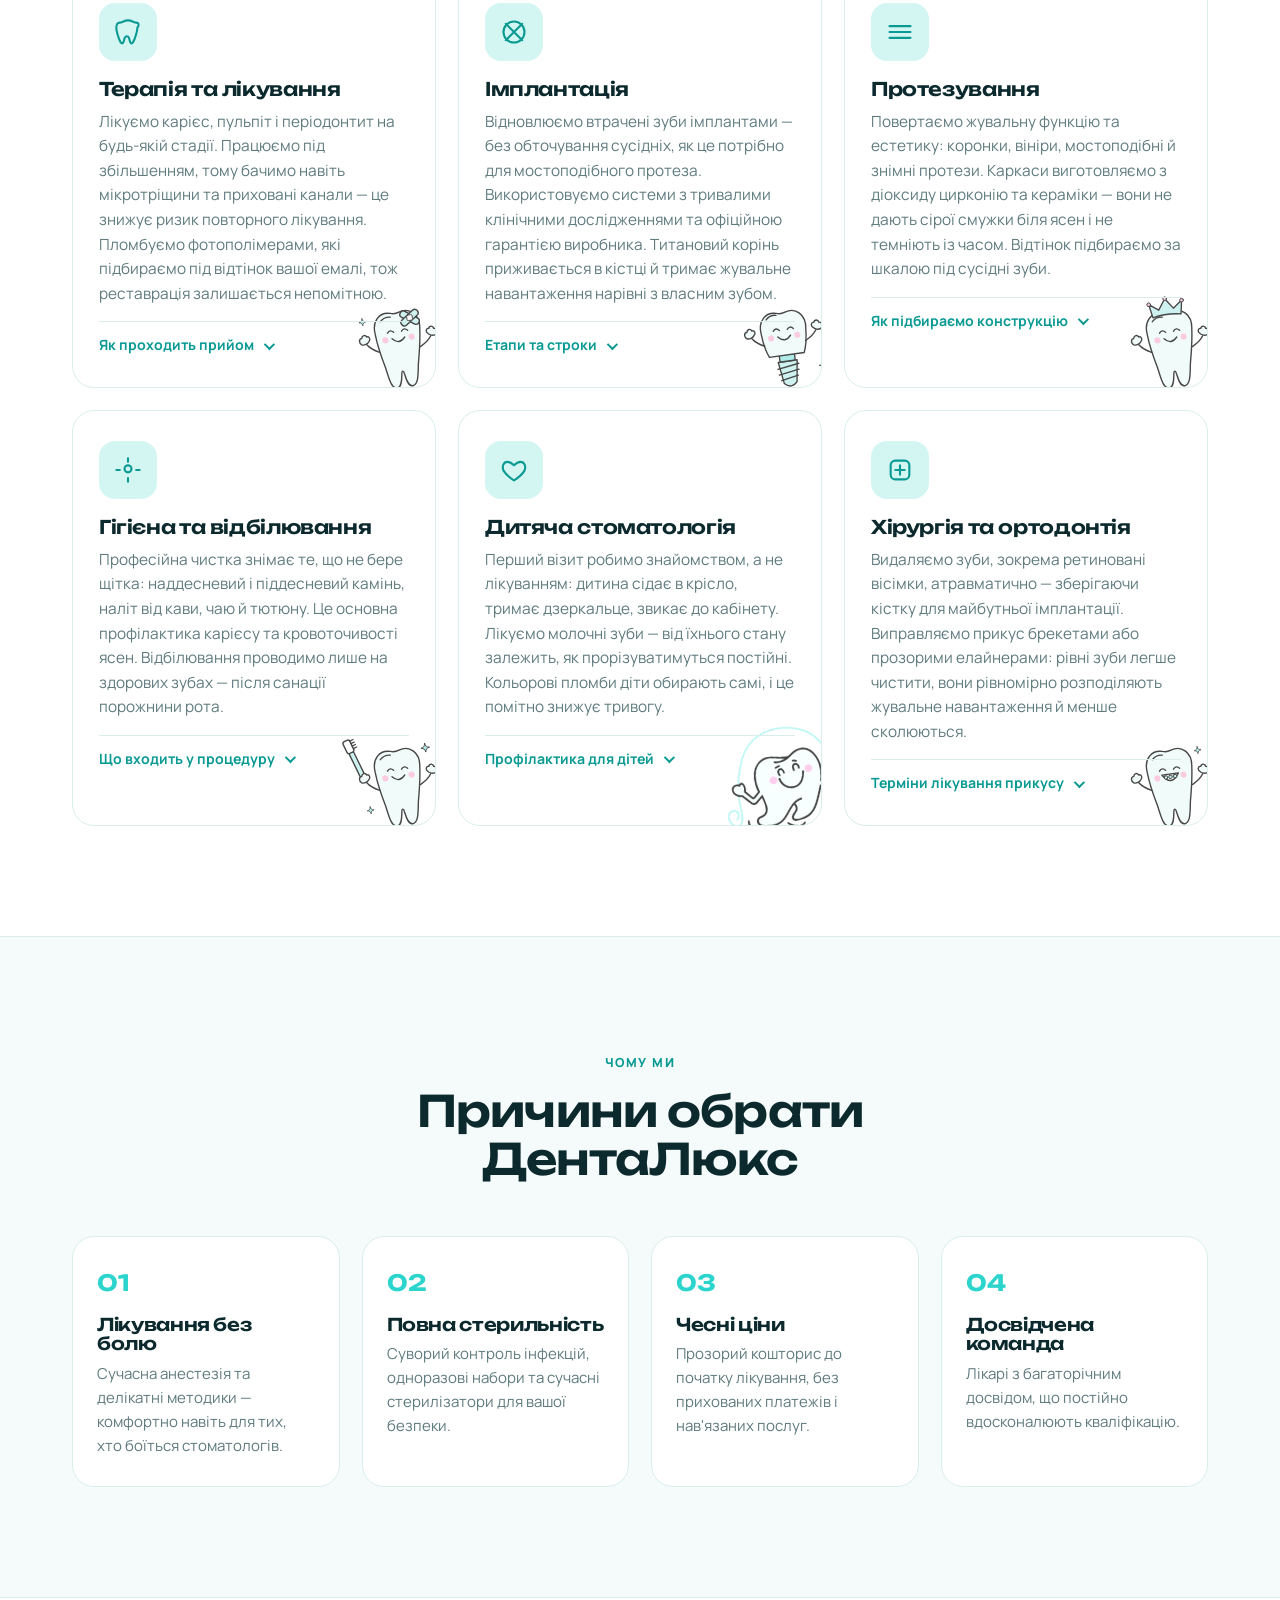
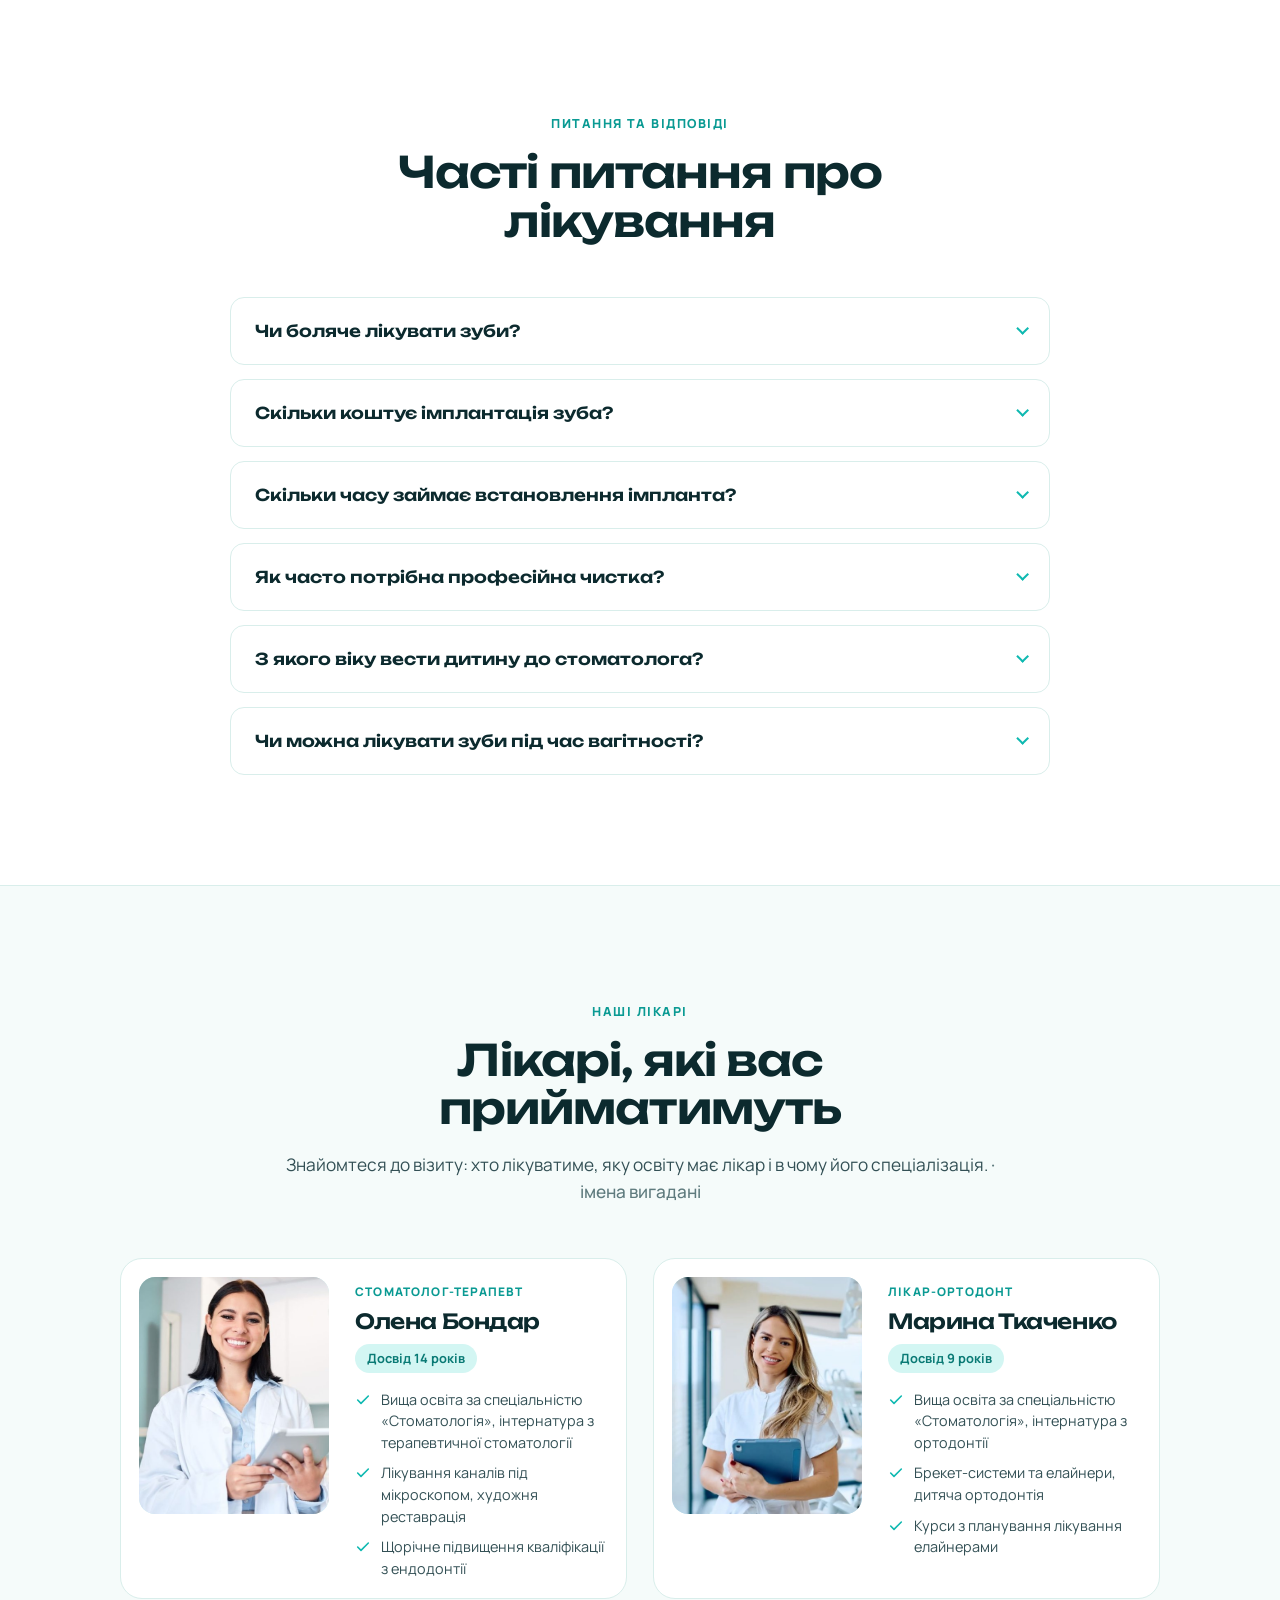
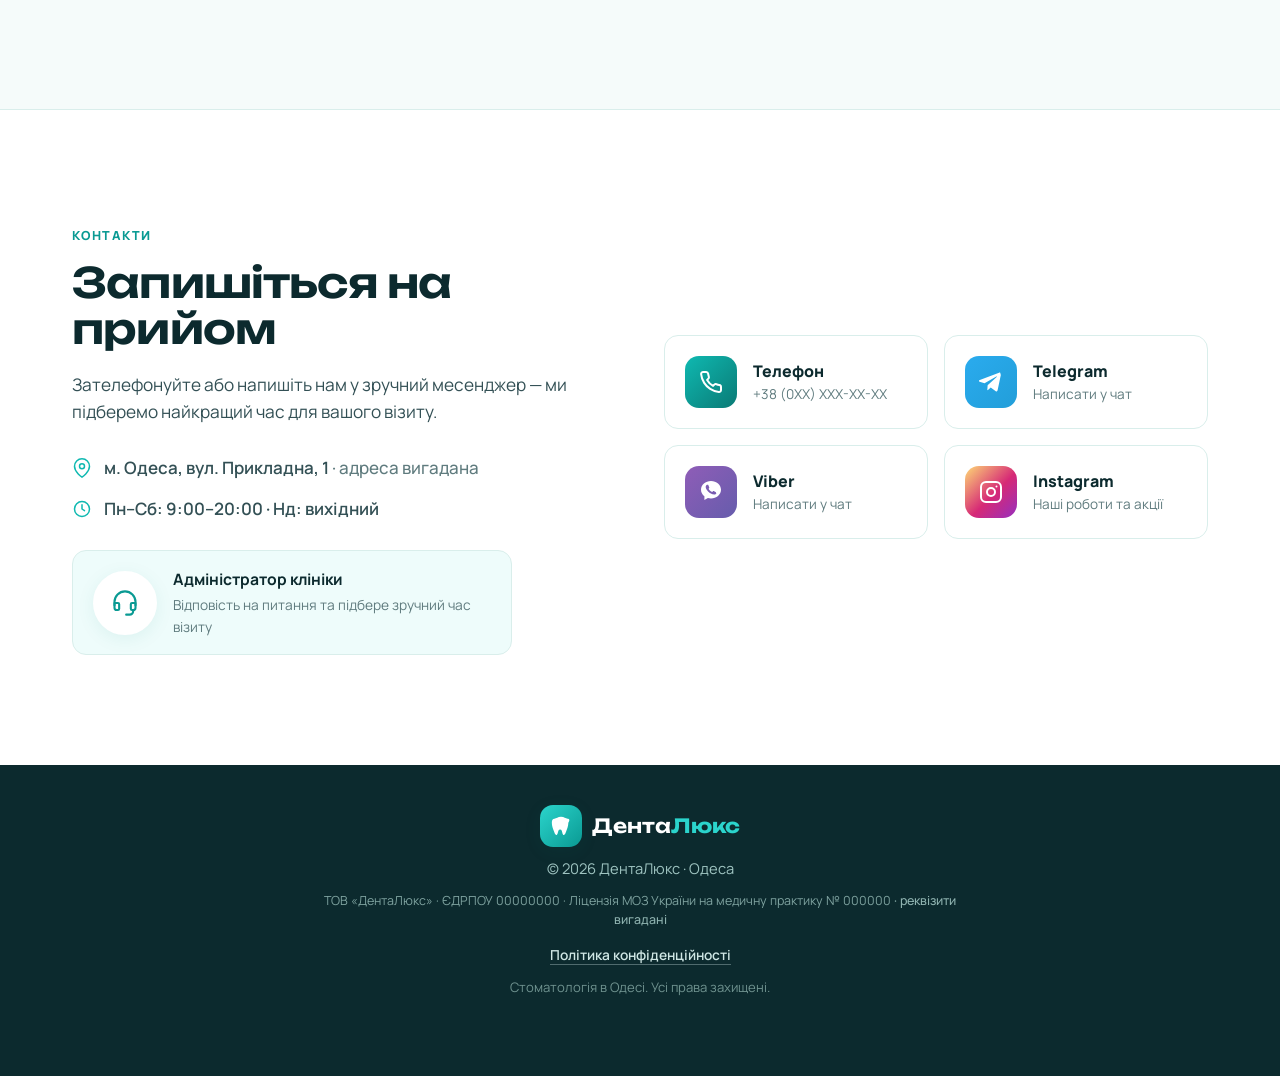
==== commit a023e3fd: "Add corner mascots to the other five service cards Only the kids card had an illustration (tooth-rop" ====
--- a/index.html
+++ b/index.html
@@ -50,7 +50,7 @@
 
   <!-- ===== Styles ===== -->
   <!-- ?v= — версія для скидання кешу браузера після оновлень -->
-  <link rel="stylesheet" href="assets/css/style.css?v=9" />
+  <link rel="stylesheet" href="assets/css/style.css?v=10" />
 
   <!-- ===== Structured data: LocalBusiness ===== -->
   <script type="application/ld+json">
@@ -191,6 +191,8 @@
               <summary>Як проходить прийом</summary>
               <p>Спершу огляд і прицільний знімок, щоб побачити глибину ураження. Далі анестезія, очищення каналів і герметичне пломбування. Неускладнений карієс лікуємо за один візит, пульпіт — зазвичай за два. Наприкінці полірування та контрольний знімок. Гарантію на роботу фіксуємо письмово.</p>
             </details>
+            <img class="service-card__art" src="assets/img/tooth-fix.svg" width="400" height="382"
+                 loading="lazy" alt="" aria-hidden="true" />
           </article>
 
           <article class="service-card">
@@ -203,6 +205,8 @@
               <summary>Етапи та строки</summary>
               <p>Починаємо з 3D-діагностики: оцінюємо об'єм кістки й розташування нервів, плануємо позицію імпланта. Встановлення триває близько години під місцевою анестезією. Далі 3–6 місяців на приживлення, після чого фіксуємо коронку. За достатнього об'єму кістки можлива одномоментна імплантація одразу після видалення.</p>
             </details>
+            <img class="service-card__art" src="assets/img/tooth-implant.svg" width="400" height="382"
+                 loading="lazy" alt="" aria-hidden="true" />
           </article>
 
           <article class="service-card">
@@ -215,6 +219,8 @@
               <summary>Як підбираємо конструкцію</summary>
               <p>На консультації оцінюємо стан опорних зубів і прикус, знімаємо цифровий відбиток — без незручних ложок із масою. Роботу виготовляє зуботехнічна лабораторія, за потреби приміряємо й коригуємо. Від відбитка до готової коронки зазвичай 7–14 днів; на цей час встановлюємо тимчасову.</p>
             </details>
+            <img class="service-card__art" src="assets/img/tooth-crown.svg" width="400" height="382"
+                 loading="lazy" alt="" aria-hidden="true" />
           </article>
 
           <article class="service-card">
@@ -227,6 +233,8 @@
               <summary>Що входить у процедуру</summary>
               <p>Ультразвук знімає камінь, Air Flow вимиває пігментований наліт із міжзубних проміжків, далі полірування пастою та покриття фтором для зниження чутливості. Процедура триває 40–60 хвилин. Повторювати радимо кожні шість місяців, курцям і власникам брекетів — частіше.</p>
             </details>
+            <img class="service-card__art" src="assets/img/tooth-brush.svg" width="400" height="382"
+                 loading="lazy" alt="" aria-hidden="true" />
           </article>
 
           <article class="service-card service-card--kids">
@@ -253,6 +261,8 @@
               <summary>Терміни лікування прикусу</summary>
               <p>Ортодонтичне лікування починаємо з діагностики: знімок, фотопротокол, розрахунок моделі. Брекети носять у середньому 1,5–2 роки, елайнери — від шести місяців за незначних відхилень. Після зняття обов'язковий ретейнер, щоб зуби не повернулися у попереднє положення.</p>
             </details>
+            <img class="service-card__art" src="assets/img/tooth-braces.svg" width="400" height="382"
+                 loading="lazy" alt="" aria-hidden="true" />
           </article>
         </div>
       </div>
--- a/assets/css/style.css
+++ b/assets/css/style.css
@@ -241,12 +241,15 @@
 /* деталі послуги, що розгортаються (нативний <details>, без JS) */
 .svc-more { margin-top: 15px; border-top: 1px solid var(--line); padding-top: 12px; }
 .svc-more > summary {
-  display: flex; align-items: center; gap: 10px; cursor: pointer; list-style: none;
+  /* padding-right тримає підпис лівіше за маскота в куті: задовгий підпис
+     переноситься на другий рядок замість того, щоб налізти на малюнок */
+  display: flex; align-items: center; gap: 10px; cursor: pointer; list-style: none; padding-right: 44px;
   font-weight: 700; font-size: .88rem; color: var(--teal-600); transition: color .2s ease;
 }
 .svc-more > summary::-webkit-details-marker { display: none; } /* Safari */
 .svc-more > summary::after {
-  content: ""; flex: none; margin-left: auto; width: 8px; height: 8px;
+  /* шеврон одразу за текстом, а не в правому куті: там маскот */
+  content: ""; flex: none; width: 8px; height: 8px;
   border-right: 2px solid currentColor; border-bottom: 2px solid currentColor;
   transform: rotate(45deg) translateY(-2px); transition: transform .42s var(--ease-out);
 }
@@ -257,19 +260,23 @@
 .svc-more p { margin-top: 11px; font-size: .92rem; }
 .svc-more[open] p { animation: detailIn .35s var(--ease-out); }
 
-/* kids card with mascot art */
-.service-card--kids { position: relative; overflow: hidden; }
-.service-card--kids p { position: relative; max-width: 75%; }
-/* у розгорнутому стані картка виростає, і маскот опиняється поруч
-   з останніми рядками — звужуємо текст, щоб вони не наїжджали */
-.service-card--kids .svc-more { position: relative; z-index: 1; }
-.service-card--kids .svc-more p { max-width: 64%; }
+/* маскот-зуб у правому нижньому куті кожної картки */
+.service-card { position: relative; overflow: hidden; }
+.service-card > p, .svc-more { position: relative; z-index: 1; } /* текст над малюнком */
 .service-card__art {
-  position: absolute; right: -26px; bottom: -20px; width: 130px; height: auto; z-index: 0;
+  /* ширина від ширини картки: у вузьких картках (3 колонки на ~900–1050px)
+     фіксовані 130px налазили на довгі підписи на кшталт «Як підбираємо конструкцію» */
+  position: absolute; right: -26px; bottom: -20px; width: clamp(100px, 34%, 130px); height: auto; z-index: 0;
   transform: rotate(-8deg); opacity: .9; pointer-events: none;
-  transition: transform .3s ease;
-}
-.service-card--kids:hover .service-card__art { transform: rotate(0deg) scale(1.06); }
+  transition: transform .3s ease, opacity .3s ease;
+}
+.service-card:hover .service-card__art { transform: rotate(0deg) scale(1.06); }
+/* поки деталі розгорнуті, маскот поступається місцем — інакше останні рядки
+   тексту налазили б на нього. :not(.is-collapsing) повертає його одразу
+   на початку закриття, а не в кінці анімації */
+.service-card:has(.svc-more[open]:not(.is-collapsing)) .service-card__art {
+  opacity: 0; transform: translate(26px, 26px) rotate(-8deg);
+}
 
 /* features */
 .features { display: grid; grid-template-columns: repeat(4, 1fr); gap: 22px; }
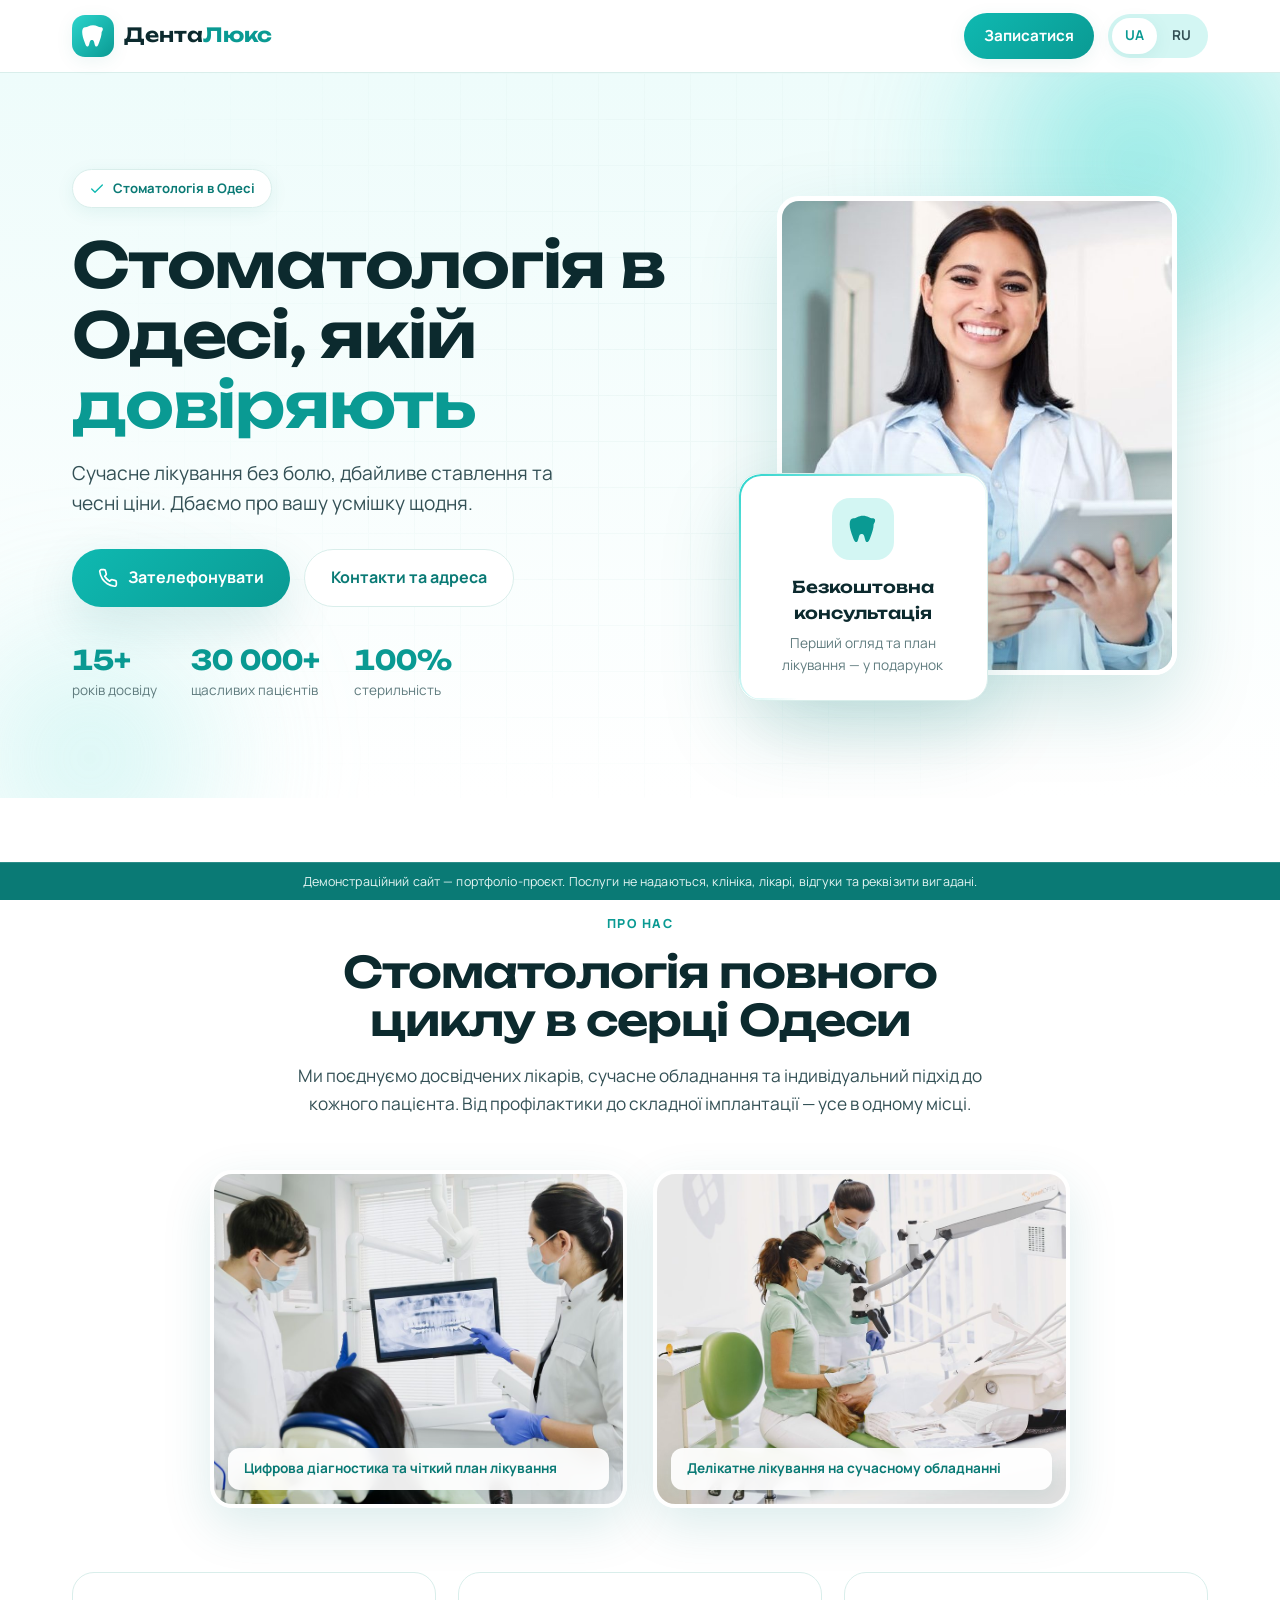
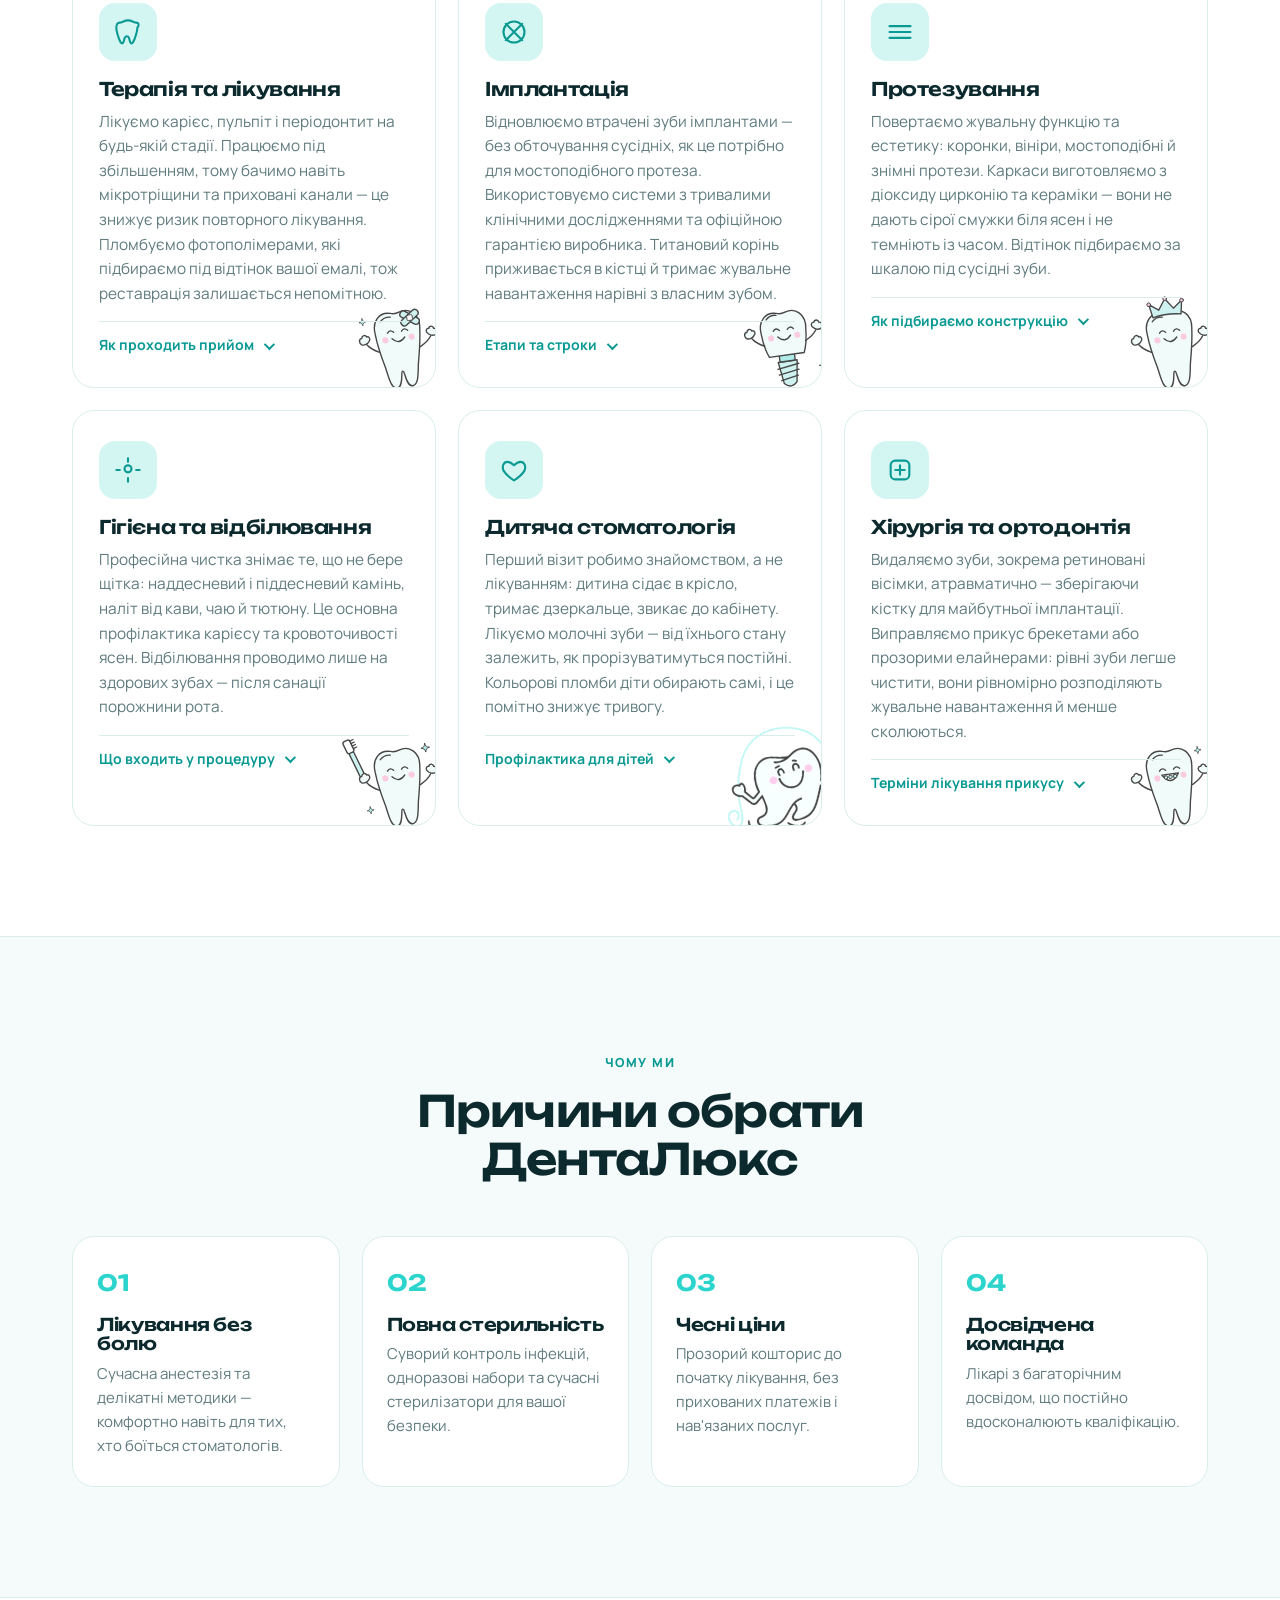
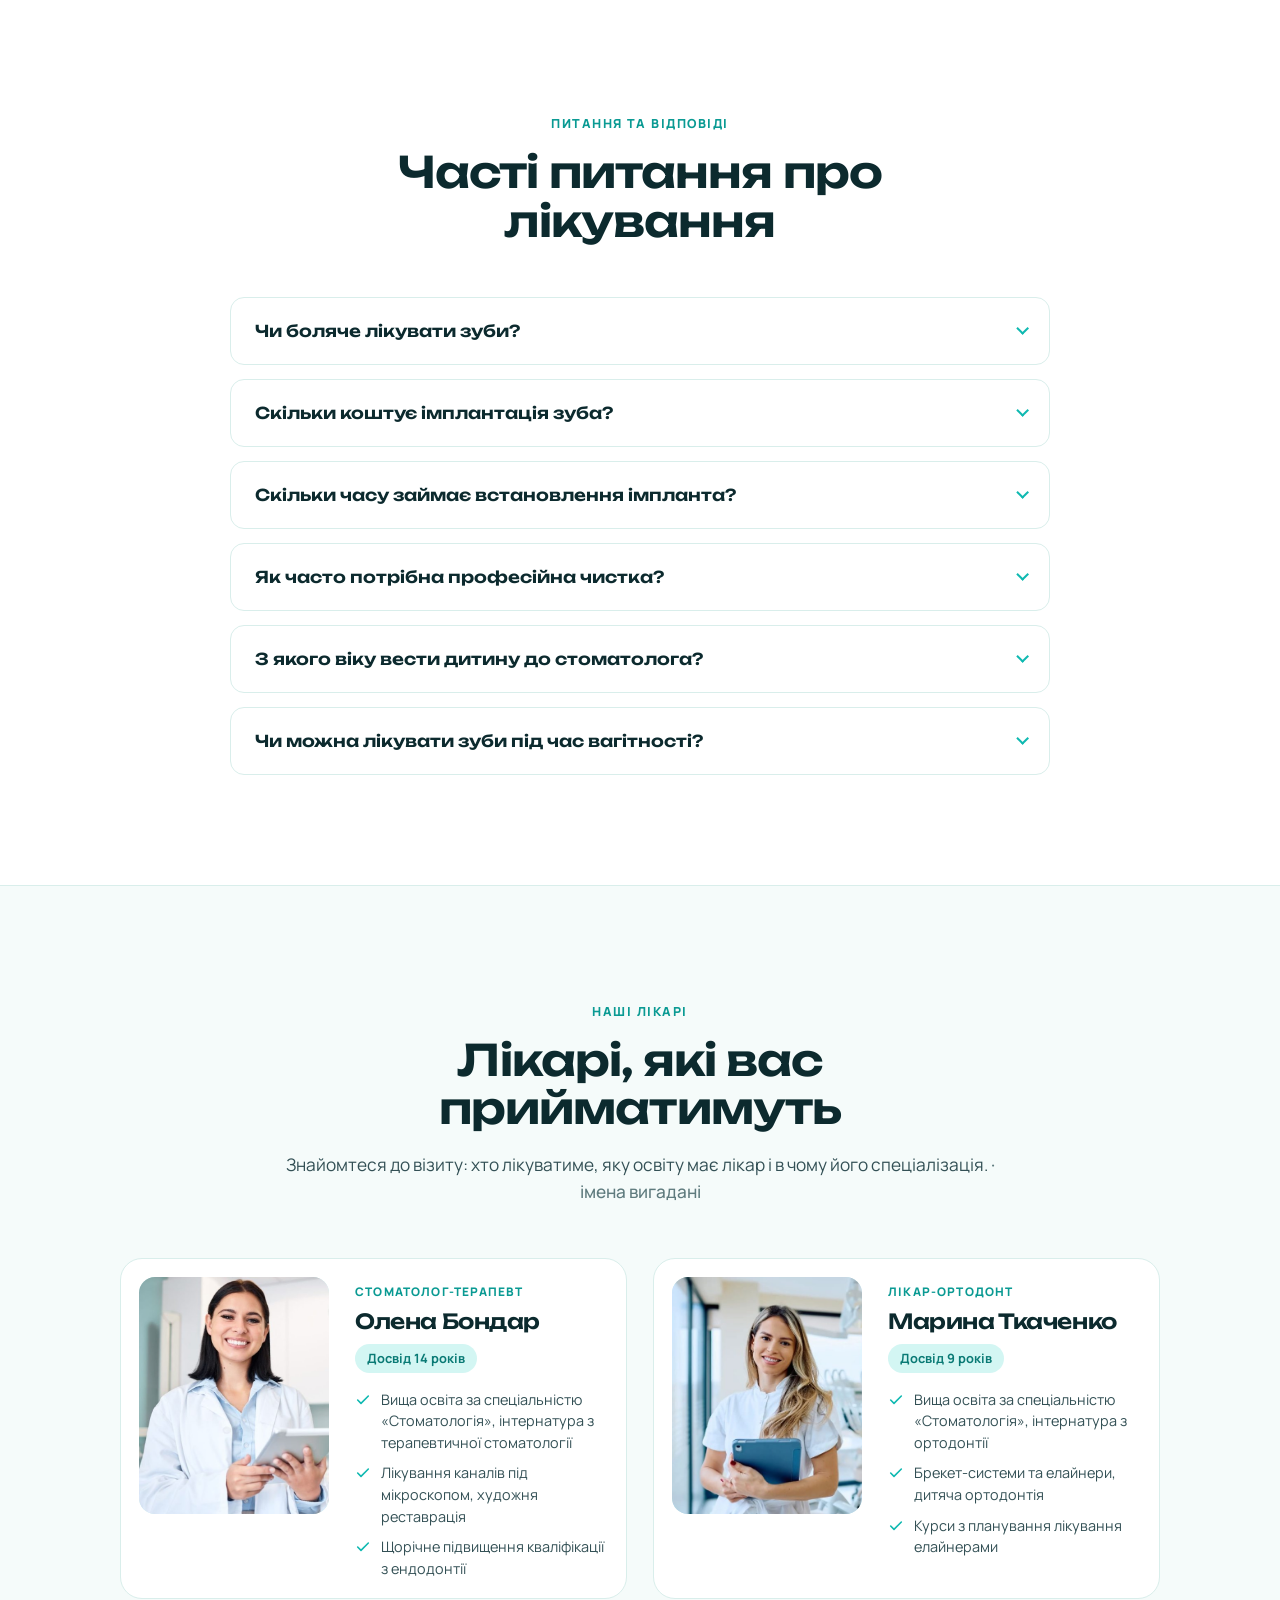
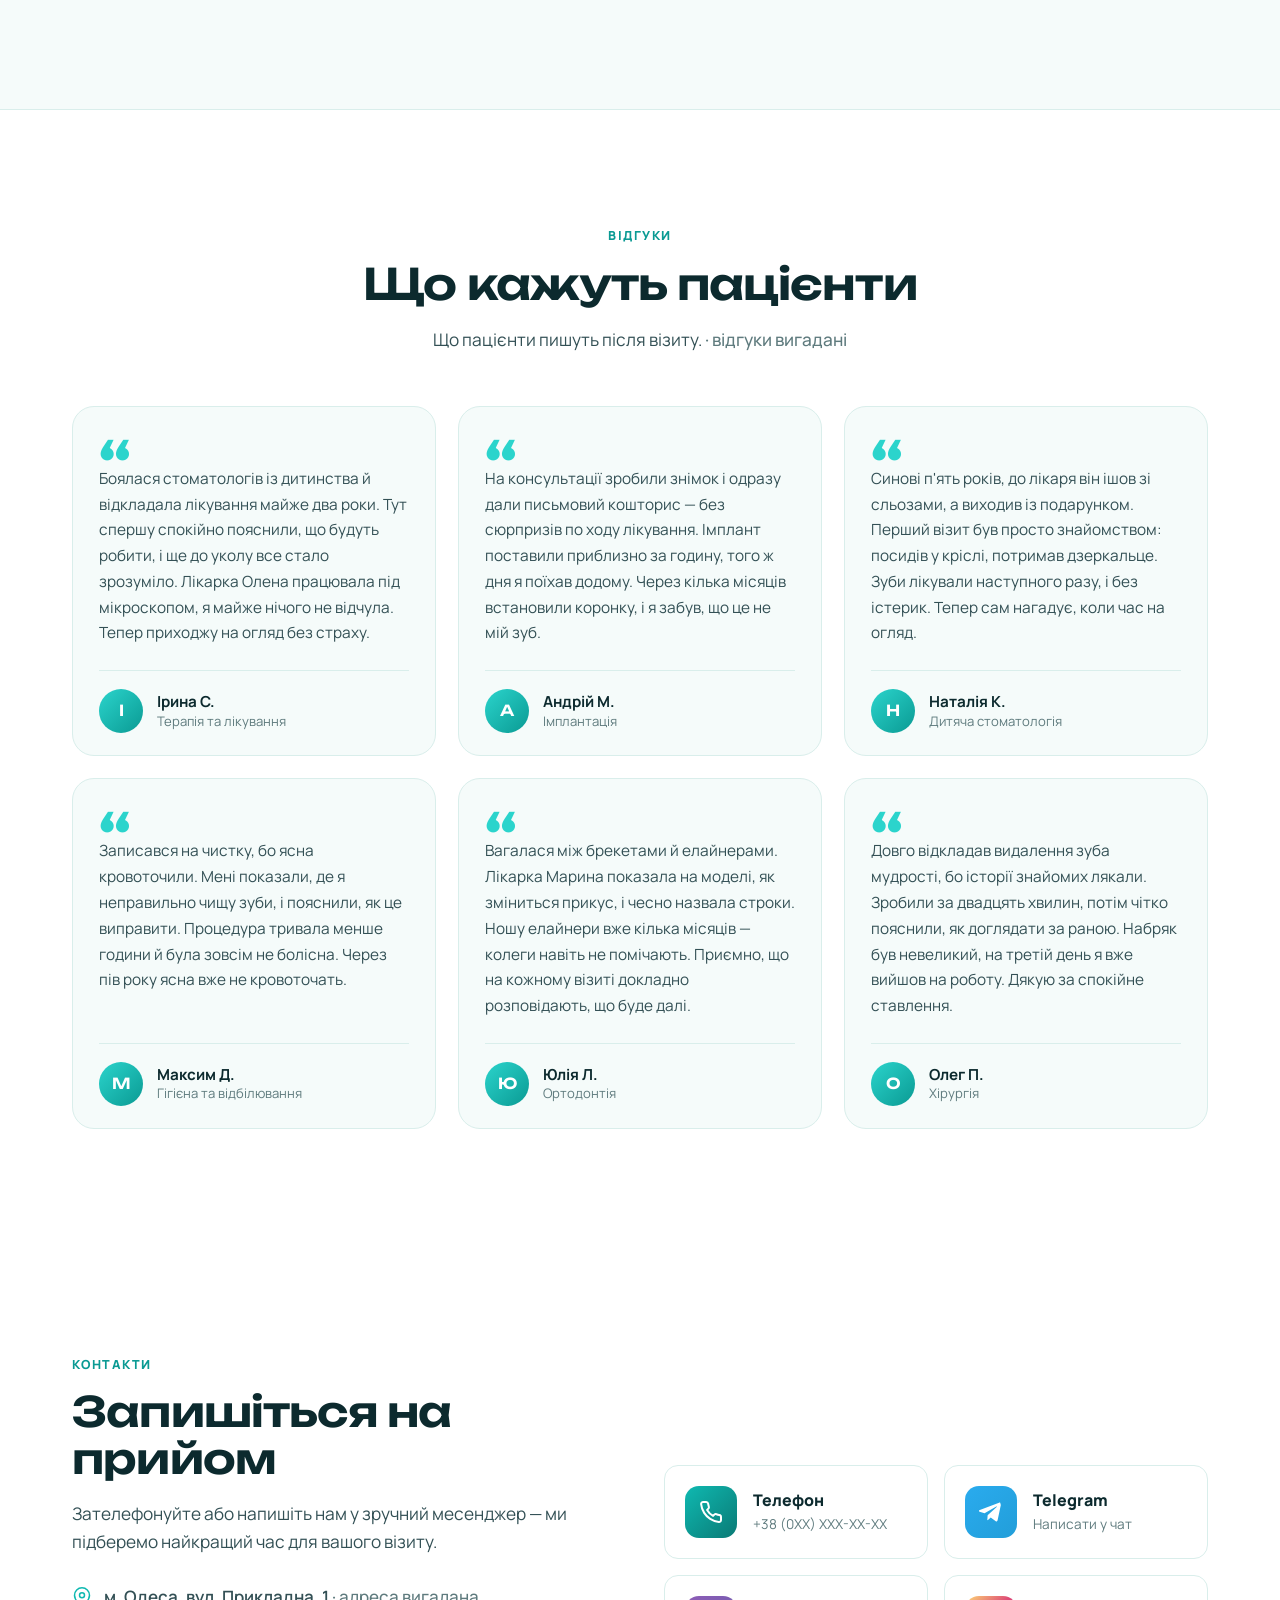
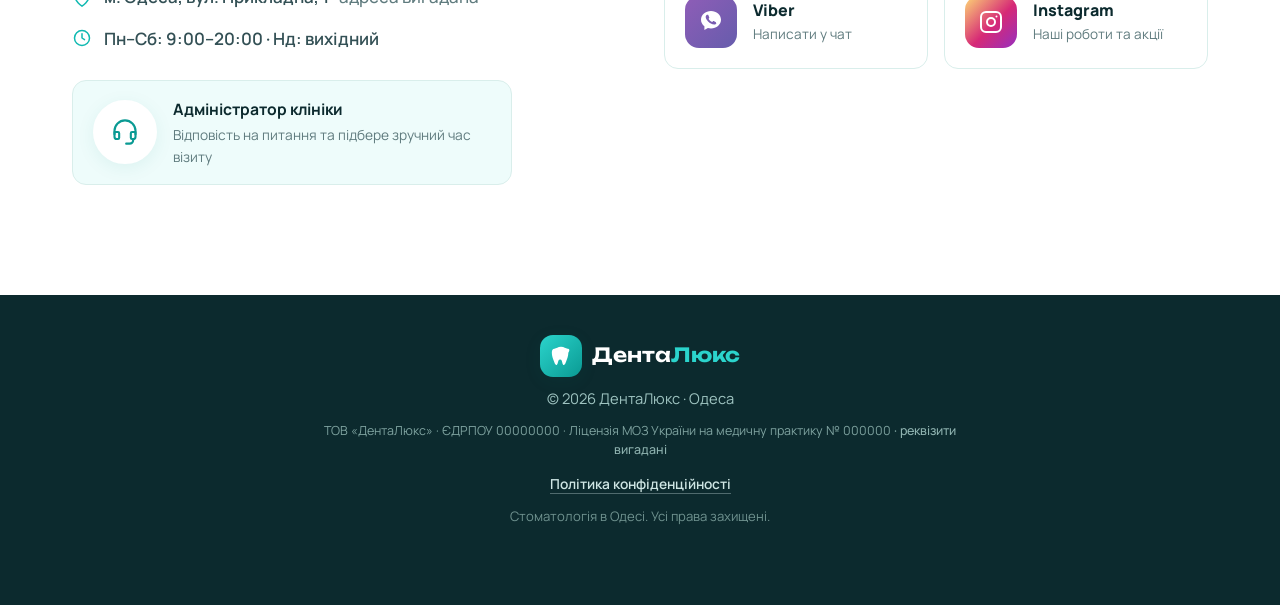
==== commit 4c296c4c: "Add six patient reviews (Ukrainian on both language pages) New "Відгуки" section between the team an" ====
--- a/index.html
+++ b/index.html
@@ -50,7 +50,7 @@
 
   <!-- ===== Styles ===== -->
   <!-- ?v= — версія для скидання кешу браузера після оновлень -->
-  <link rel="stylesheet" href="assets/css/style.css?v=10" />
+  <link rel="stylesheet" href="assets/css/style.css?v=11" />
 
   <!-- ===== Structured data: LocalBusiness ===== -->
   <script type="application/ld+json">
@@ -383,6 +383,62 @@
       </div>
     </section>
 
+    <!-- ================= REVIEWS ================= -->
+    <section class="section" id="reviews">
+      <div class="container">
+        <div class="section__head">
+          <span class="eyebrow">Відгуки</span>
+          <h2 class="section__title">Що кажуть пацієнти</h2>
+          <p class="section__lead">Що пацієнти пишуть після візиту. <span class="demo-note">· відгуки вигадані</span></p>
+        </div>
+
+        <div class="reviews">
+          <figure class="review">
+            <blockquote><p>Боялася стоматологів із дитинства й відкладала лікування майже два роки. Тут спершу спокійно пояснили, що будуть робити, і ще до уколу все стало зрозуміло. Лікарка Олена працювала під мікроскопом, я майже нічого не відчула. Тепер приходжу на огляд без страху.</p></blockquote>
+            <figcaption>
+              <span class="review__avatar" aria-hidden="true">І</span>
+              <span class="review__who"><strong>Ірина С.</strong><span>Терапія та лікування</span></span>
+            </figcaption>
+          </figure>
+          <figure class="review">
+            <blockquote><p>На консультації зробили знімок і одразу дали письмовий кошторис — без сюрпризів по ходу лікування. Імплант поставили приблизно за годину, того ж дня я поїхав додому. Через кілька місяців встановили коронку, і я забув, що це не мій зуб.</p></blockquote>
+            <figcaption>
+              <span class="review__avatar" aria-hidden="true">А</span>
+              <span class="review__who"><strong>Андрій М.</strong><span>Імплантація</span></span>
+            </figcaption>
+          </figure>
+          <figure class="review">
+            <blockquote><p>Синові п'ять років, до лікаря він ішов зі сльозами, а виходив із подарунком. Перший візит був просто знайомством: посидів у кріслі, потримав дзеркальце. Зуби лікували наступного разу, і без істерик. Тепер сам нагадує, коли час на огляд.</p></blockquote>
+            <figcaption>
+              <span class="review__avatar" aria-hidden="true">Н</span>
+              <span class="review__who"><strong>Наталія К.</strong><span>Дитяча стоматологія</span></span>
+            </figcaption>
+          </figure>
+          <figure class="review">
+            <blockquote><p>Записався на чистку, бо ясна кровоточили. Мені показали, де я неправильно чищу зуби, і пояснили, як це виправити. Процедура тривала менше години й була зовсім не болісна. Через пів року ясна вже не кровоточать.</p></blockquote>
+            <figcaption>
+              <span class="review__avatar" aria-hidden="true">М</span>
+              <span class="review__who"><strong>Максим Д.</strong><span>Гігієна та відбілювання</span></span>
+            </figcaption>
+          </figure>
+          <figure class="review">
+            <blockquote><p>Вагалася між брекетами й елайнерами. Лікарка Марина показала на моделі, як зміниться прикус, і чесно назвала строки. Ношу елайнери вже кілька місяців — колеги навіть не помічають. Приємно, що на кожному візиті докладно розповідають, що буде далі.</p></blockquote>
+            <figcaption>
+              <span class="review__avatar" aria-hidden="true">Ю</span>
+              <span class="review__who"><strong>Юлія Л.</strong><span>Ортодонтія</span></span>
+            </figcaption>
+          </figure>
+          <figure class="review">
+            <blockquote><p>Довго відкладав видалення зуба мудрості, бо історії знайомих лякали. Зробили за двадцять хвилин, потім чітко пояснили, як доглядати за раною. Набряк був невеликий, на третій день я вже вийшов на роботу. Дякую за спокійне ставлення.</p></blockquote>
+            <figcaption>
+              <span class="review__avatar" aria-hidden="true">О</span>
+              <span class="review__who"><strong>Олег П.</strong><span>Хірургія</span></span>
+            </figcaption>
+          </figure>
+        </div>
+      </div>
+    </section>
+
     <!-- ================= CONTACTS ================= -->
     <section class="section" id="contacts">
       <div class="container">
@@ -479,8 +535,8 @@
   </footer>
 
   <!-- Демо-банер: видно лише поки на <html> стоїть data-demo -->
-  <div class="demo-banner" role="note" data-toast="Це демо: контакти не активні.">Демонстраційний сайт — портфоліо-проєкт. Послуги не надаються, клініка, лікарі та реквізити вигадані.</div>
-
-  <script src="assets/js/main.js?v=9"></script>
+  <div class="demo-banner" role="note" data-toast="Це демо: контакти не активні.">Демонстраційний сайт — портфоліо-проєкт. Послуги не надаються, клініка, лікарі, відгуки та реквізити вигадані.</div>
+
+  <script src="assets/js/main.js?v=10"></script>
 </body>
 </html>
--- a/assets/css/style.css
+++ b/assets/css/style.css
@@ -321,6 +321,30 @@
 .doctor__creds li { display: flex; gap: 10px; align-items: flex-start; font-size: .9rem; color: var(--ink-soft); line-height: 1.5; }
 .doctor__creds svg { flex: none; margin-top: 3px; color: var(--teal-500); }
 
+/* ---------- відгуки ---------- */
+.reviews { display: grid; grid-template-columns: repeat(3, 1fr); gap: 22px; }
+.review {
+  margin: 0; display: flex; flex-direction: column; justify-content: space-between; gap: 24px;
+  background: var(--cream); border: 1px solid var(--line); border-radius: var(--radius); padding: 26px 26px 22px;
+  transition: transform .3s var(--ease-out), box-shadow .3s var(--ease-out), border-color .3s ease, background-color .3s ease;
+}
+.review:hover { transform: translateY(-5px); background: #fff; box-shadow: var(--shadow-md); border-color: var(--mint-200); }
+.review blockquote { margin: 0; }
+.review blockquote::before {
+  content: "\201C"; display: block; height: 1.7rem; margin-bottom: 6px;
+  font-family: var(--font-display); font-weight: 700; font-size: 3.6rem; line-height: 1; color: var(--teal-400);
+}
+.review blockquote p { color: var(--ink-soft); font-size: .96rem; line-height: 1.68; }
+.review figcaption { display: flex; align-items: center; gap: 14px; padding-top: 18px; border-top: 1px solid var(--line); }
+.review__avatar {
+  display: grid; place-items: center; flex: none; width: 44px; height: 44px; border-radius: 50%;
+  font-family: var(--font-display); font-weight: 600; font-size: .95rem; color: #fff;
+  background: linear-gradient(135deg, var(--teal-400), var(--teal-600));
+}
+.review__who { display: flex; flex-direction: column; line-height: 1.35; }
+.review__who strong { font-size: .95rem; }
+.review__who span { font-size: .82rem; color: var(--muted); }
+
 /* ---------- FAQ ---------- */
 .faq { max-width: 820px; margin: 0 auto; display: grid; gap: 14px; }
 .faq__item {
@@ -524,6 +548,7 @@
   .features { grid-template-columns: repeat(2, 1fr); }
   .contacts { grid-template-columns: 1fr; gap: 32px; }
   .team { grid-template-columns: 1fr; max-width: 620px; }
+  .reviews { grid-template-columns: repeat(2, 1fr); }
   .about-media { gap: 18px; margin-bottom: 52px; }
   .about-media__item img { height: 250px; }
 }
@@ -540,6 +565,7 @@
   .hero__actions { width: 100%; }
   :root { --demo-h: 52px; } /* на телефоні текст банера — у два рядки */
   html[data-demo] .demo-banner { font-size: .72rem; padding: 9px 14px; }
+  .reviews { grid-template-columns: 1fr; }
   .doctor { grid-template-columns: 1fr; gap: 18px; }
   .doctor__photo { aspect-ratio: 5 / 4; }
   .faq__item { padding: 2px 18px; }
